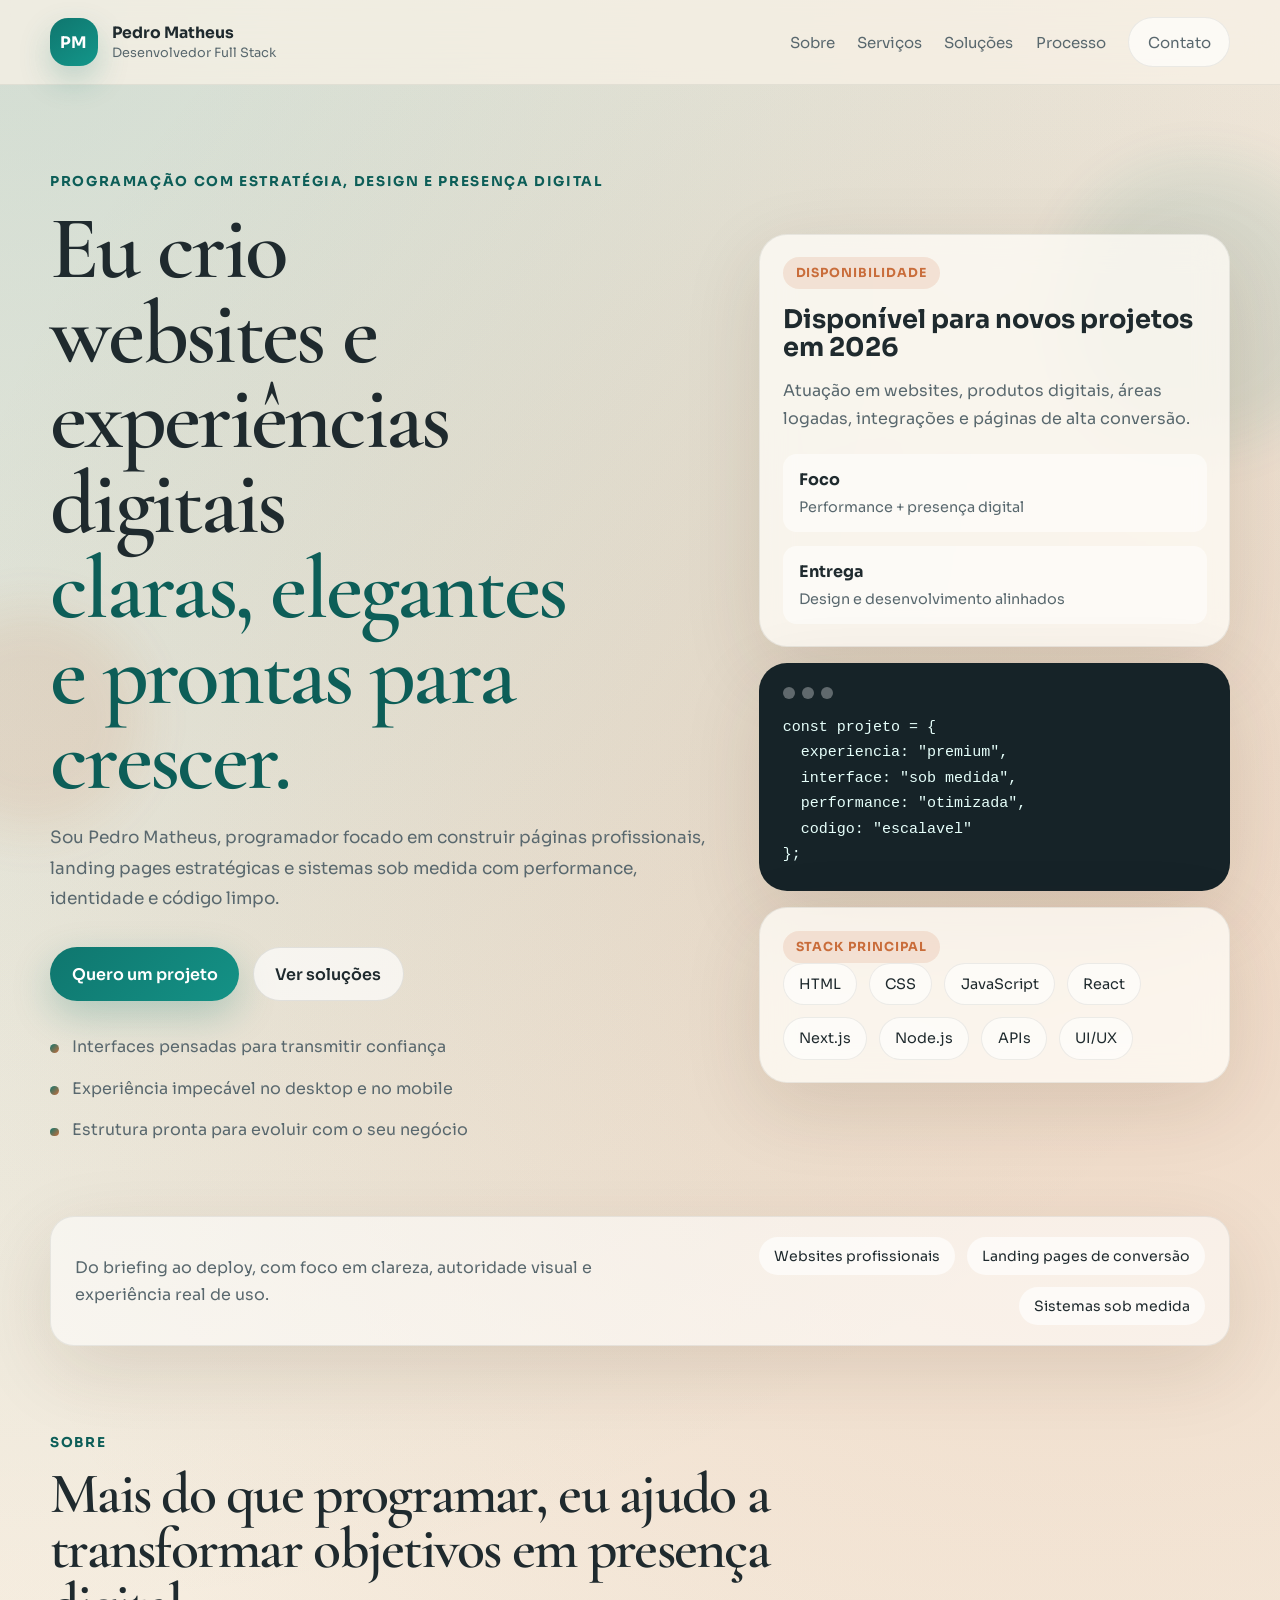
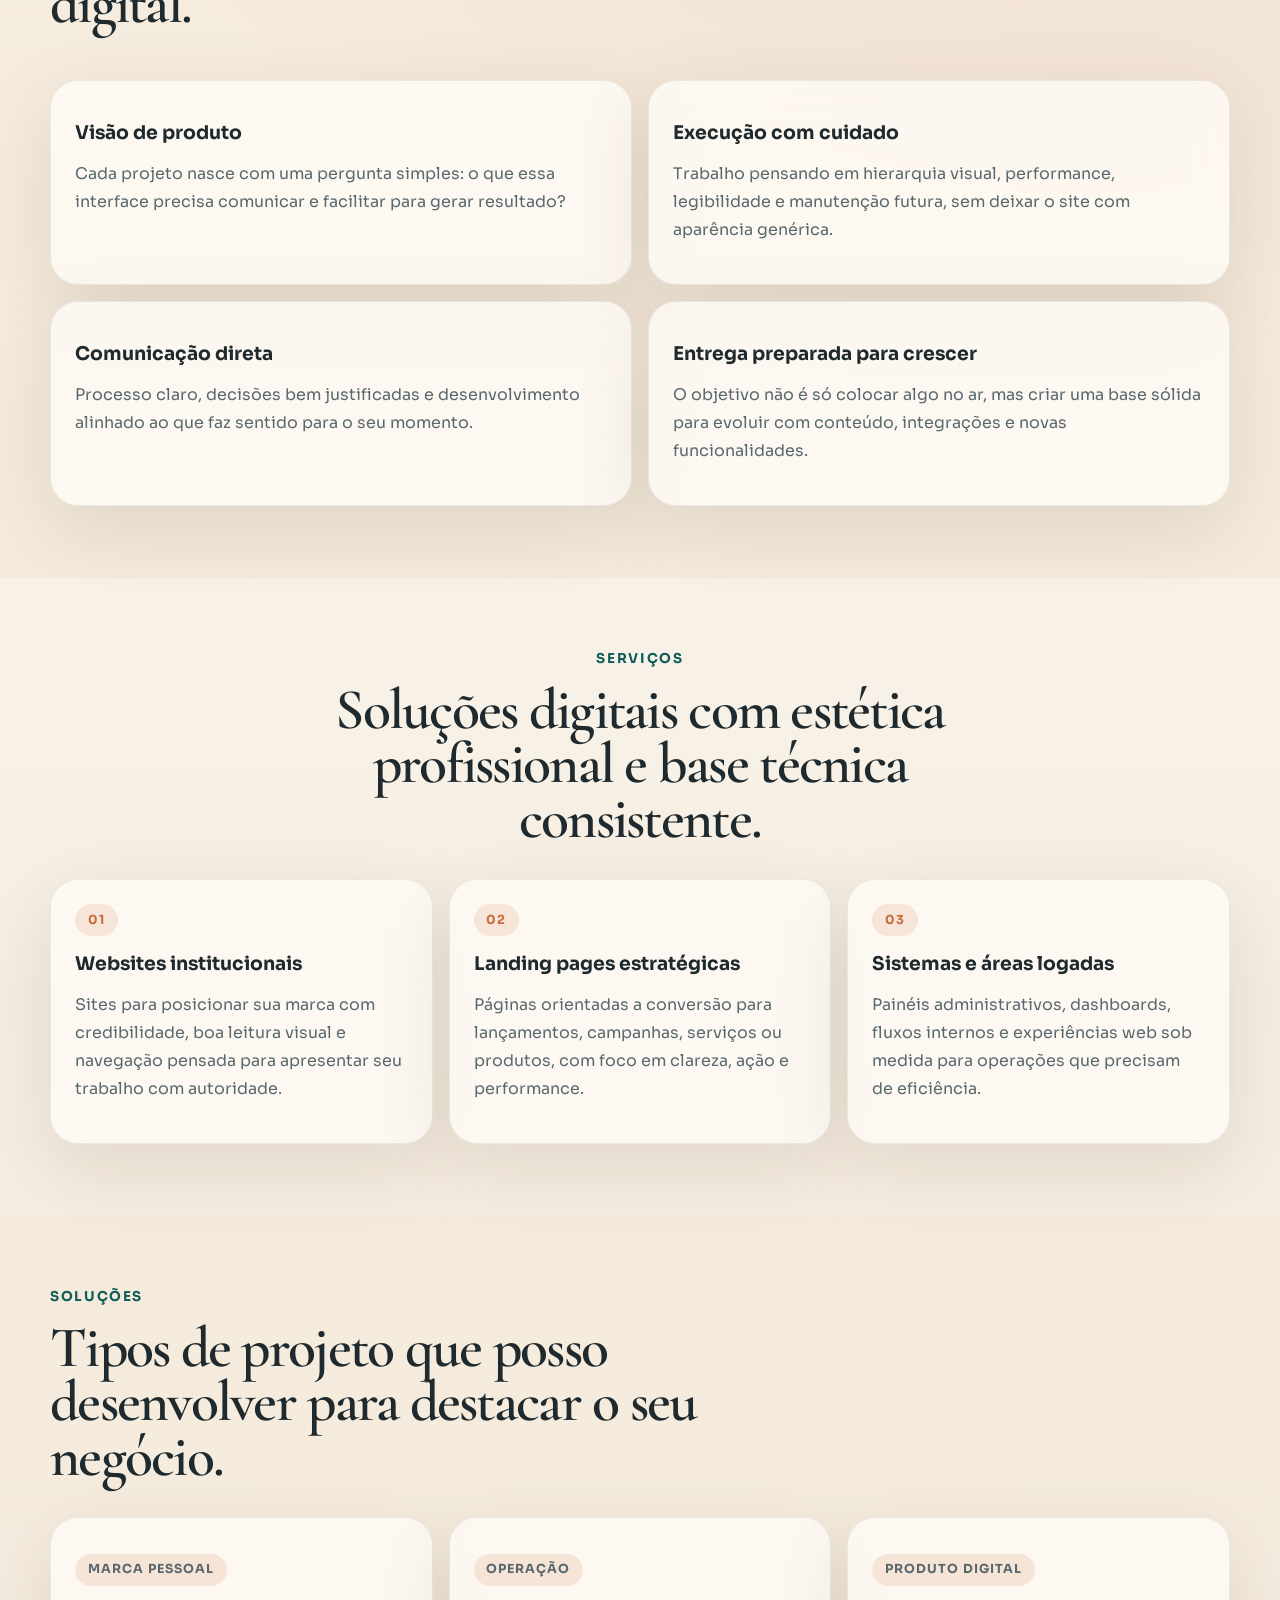
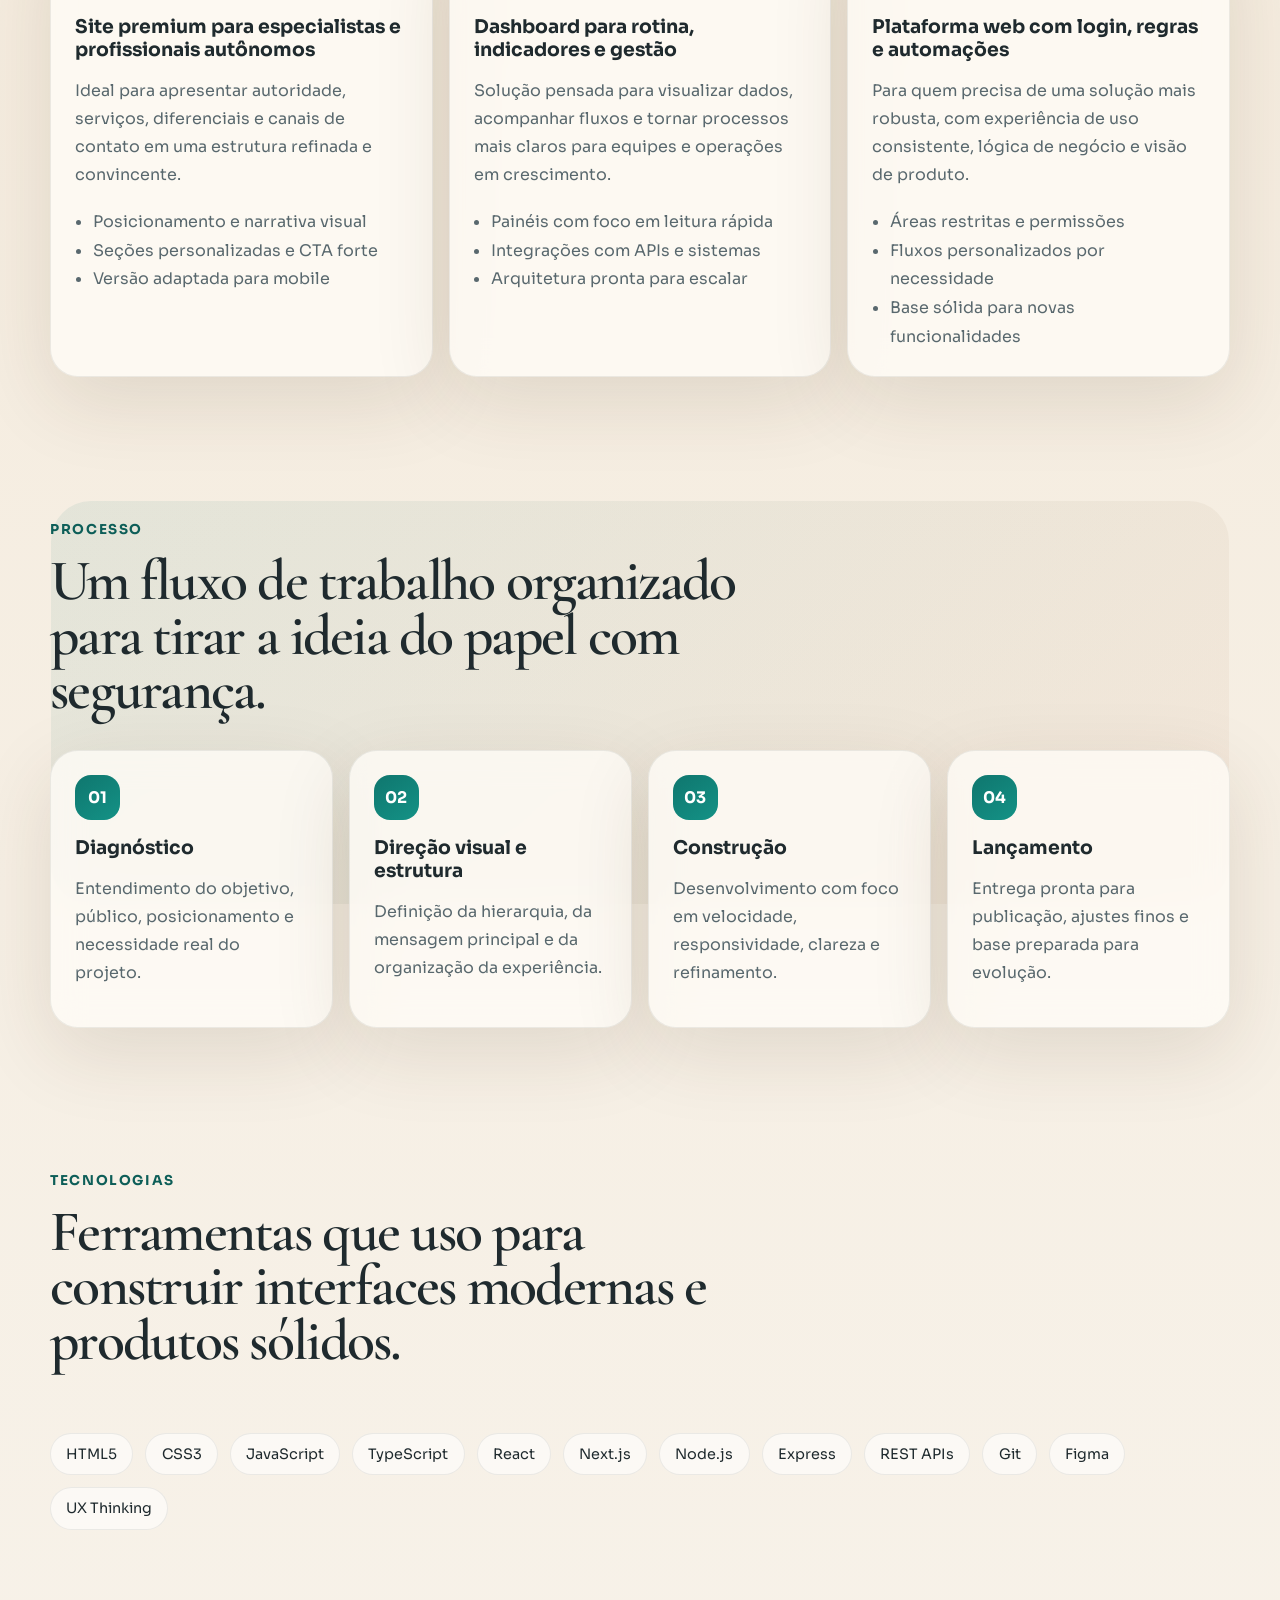
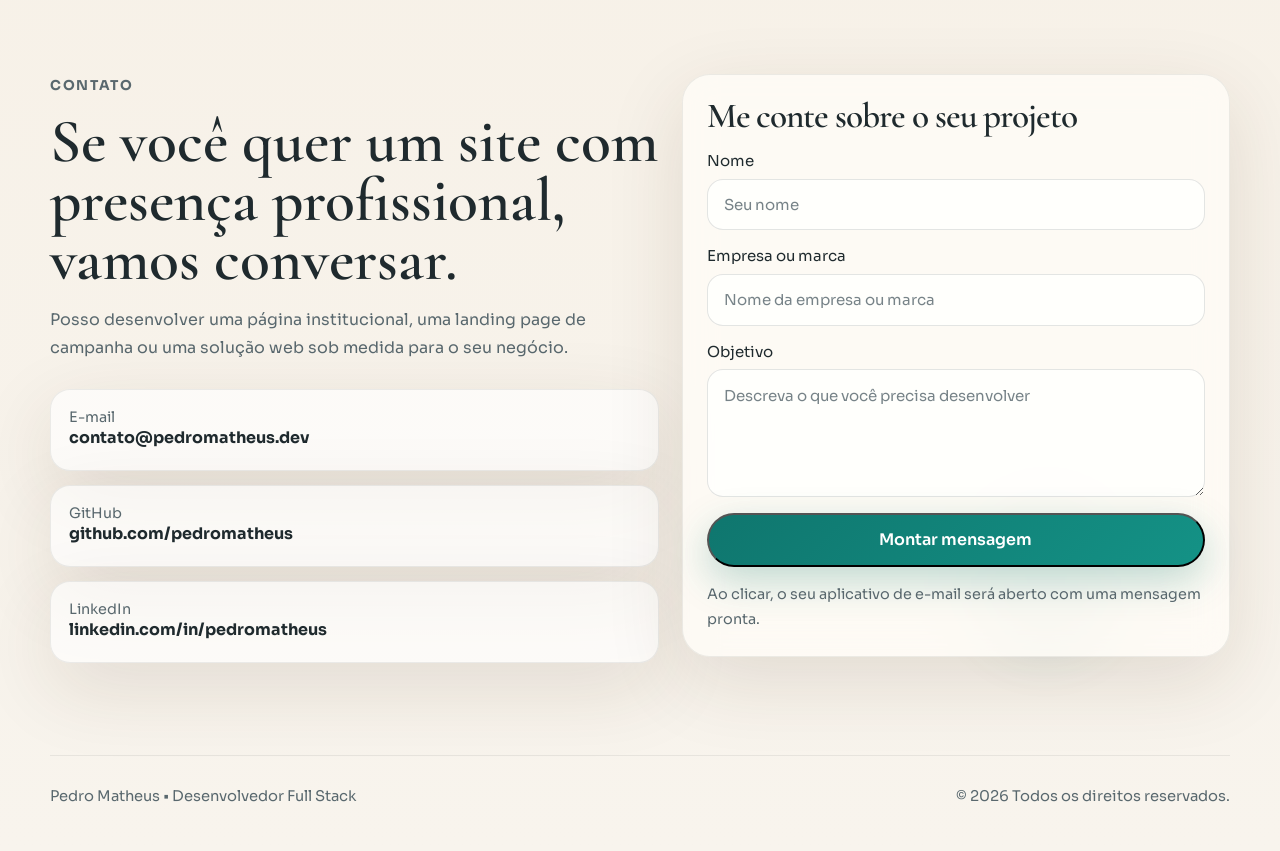
==== index.html @ 2a4892be "Initial portfolio site" ====
<!DOCTYPE html>
<html lang="pt-BR">
  <head>
    <meta charset="UTF-8" />
    <meta name="viewport" content="width=device-width, initial-scale=1.0" />
    <meta
      name="description"
      content="Portfólio profissional de Pedro Matheus, desenvolvedor focado em websites, landing pages e sistemas sob medida."
    />
    <meta name="theme-color" content="#f4eadb" />
    <title>Pedro Matheus | Programador</title>
    <link rel="preconnect" href="https://fonts.googleapis.com" />
    <link rel="preconnect" href="https://fonts.gstatic.com" crossorigin />
    <link
      href="https://fonts.googleapis.com/css2?family=Cormorant+Garamond:wght@500;600;700&family=Sora:wght@400;500;600;700;800&display=swap"
      rel="stylesheet"
    />
    <link rel="icon" type="image/svg+xml" href="favicon.svg" />
    <link rel="stylesheet" href="styles.css" />
  </head>
  <body>
    <div class="page-shell">
      <div class="ambient ambient-one"></div>
      <div class="ambient ambient-two"></div>
      <div class="ambient ambient-three"></div>

      <header class="site-header">
        <div class="container header-row">
          <a class="brand" href="#top" aria-label="Ir para o início">
            <span class="brand-mark">PM</span>
            <span class="brand-copy">
              <strong data-name>Pedro Matheus</strong>
              <small data-role>Desenvolvedor Full Stack</small>
            </span>
          </a>

          <button
            class="menu-toggle"
            type="button"
            aria-controls="site-nav"
            aria-expanded="false"
            aria-label="Abrir menu"
          >
            <span></span>
            <span></span>
          </button>

          <nav class="site-nav" id="site-nav">
            <a href="#sobre">Sobre</a>
            <a href="#servicos">Serviços</a>
            <a href="#solucoes">Soluções</a>
            <a href="#processo">Processo</a>
            <a href="#contato" class="nav-cta">Contato</a>
          </nav>
        </div>
      </header>

      <main id="top">
        <section class="section hero">
          <div class="container hero-grid">
            <div class="hero-copy reveal">
              <p class="eyebrow">Programação com estratégia, design e presença digital</p>
              <h1>
                Eu crio websites e experiências digitais
                <span>claras, elegantes e prontas para crescer.</span>
              </h1>
              <p class="hero-text">
                Sou <span data-name>Pedro Matheus</span>, programador focado em construir páginas
                profissionais, landing pages estratégicas e sistemas sob medida com performance,
                identidade e código limpo.
              </p>

              <div class="hero-actions">
                <a class="button button-primary" href="#contato">Quero um projeto</a>
                <a class="button button-secondary" href="#solucoes">Ver soluções</a>
              </div>

              <ul class="hero-points">
                <li>Interfaces pensadas para transmitir confiança</li>
                <li>Experiência impecável no desktop e no mobile</li>
                <li>Estrutura pronta para evoluir com o seu negócio</li>
              </ul>
            </div>

            <div class="hero-panel reveal">
              <article class="glass-card status-card">
                <div class="card-tag">Disponibilidade</div>
                <h2 data-availability>Disponível para novos projetos</h2>
                <p>
                  Atuação em websites, produtos digitais, áreas logadas, integrações e páginas de
                  alta conversão.
                </p>
                <div class="mini-stats">
                  <div>
                    <strong>Foco</strong>
                    <span>Performance + presença digital</span>
                  </div>
                  <div>
                    <strong>Entrega</strong>
                    <span>Design e desenvolvimento alinhados</span>
                  </div>
                </div>
              </article>

              <article class="glass-card code-card">
                <div class="code-header">
                  <span></span>
                  <span></span>
                  <span></span>
                </div>
                <pre><code>const projeto = {
  experiencia: "premium",
  interface: "sob medida",
  performance: "otimizada",
  codigo: "escalavel"
};</code></pre>
              </article>

              <article class="glass-card stack-card">
                <div class="card-tag">Stack principal</div>
                <div class="chip-grid">
                  <span>HTML</span>
                  <span>CSS</span>
                  <span>JavaScript</span>
                  <span>React</span>
                  <span>Next.js</span>
                  <span>Node.js</span>
                  <span>APIs</span>
                  <span>UI/UX</span>
                </div>
              </article>
            </div>
          </div>
        </section>

        <section class="trust-band">
          <div class="container trust-row reveal">
            <p>
              Do briefing ao deploy, com foco em clareza, autoridade visual e experiência real de
              uso.
            </p>
            <div class="trust-items">
              <span>Websites profissionais</span>
              <span>Landing pages de conversão</span>
              <span>Sistemas sob medida</span>
            </div>
          </div>
        </section>

        <section class="section" id="sobre">
          <div class="container about-layout">
            <div class="section-heading reveal">
              <p class="eyebrow">Sobre</p>
              <h2>Mais do que programar, eu ajudo a transformar objetivos em presença digital.</h2>
            </div>

            <div class="about-grid">
              <article class="info-card reveal">
                <h3>Visão de produto</h3>
                <p>
                  Cada projeto nasce com uma pergunta simples: o que essa interface precisa
                  comunicar e facilitar para gerar resultado?
                </p>
              </article>

              <article class="info-card reveal">
                <h3>Execução com cuidado</h3>
                <p>
                  Trabalho pensando em hierarquia visual, performance, legibilidade e manutenção
                  futura, sem deixar o site com aparência genérica.
                </p>
              </article>

              <article class="info-card reveal">
                <h3>Comunicação direta</h3>
                <p>
                  Processo claro, decisões bem justificadas e desenvolvimento alinhado ao que faz
                  sentido para o seu momento.
                </p>
              </article>

              <article class="info-card reveal">
                <h3>Entrega preparada para crescer</h3>
                <p>
                  O objetivo não é só colocar algo no ar, mas criar uma base sólida para evoluir
                  com conteúdo, integrações e novas funcionalidades.
                </p>
              </article>
            </div>
          </div>
        </section>

        <section class="section section-soft" id="servicos">
          <div class="container">
            <div class="section-heading centered reveal">
              <p class="eyebrow">Serviços</p>
              <h2>Soluções digitais com estética profissional e base técnica consistente.</h2>
            </div>

            <div class="service-grid">
              <article class="service-card reveal">
                <div class="card-tag">01</div>
                <h3>Websites institucionais</h3>
                <p>
                  Sites para posicionar sua marca com credibilidade, boa leitura visual e navegação
                  pensada para apresentar seu trabalho com autoridade.
                </p>
              </article>

              <article class="service-card reveal">
                <div class="card-tag">02</div>
                <h3>Landing pages estratégicas</h3>
                <p>
                  Páginas orientadas a conversão para lançamentos, campanhas, serviços ou produtos,
                  com foco em clareza, ação e performance.
                </p>
              </article>

              <article class="service-card reveal">
                <div class="card-tag">03</div>
                <h3>Sistemas e áreas logadas</h3>
                <p>
                  Painéis administrativos, dashboards, fluxos internos e experiências web sob
                  medida para operações que precisam de eficiência.
                </p>
              </article>
            </div>
          </div>
        </section>

        <section class="section" id="solucoes">
          <div class="container">
            <div class="section-heading reveal">
              <p class="eyebrow">Soluções</p>
              <h2>Tipos de projeto que posso desenvolver para destacar o seu negócio.</h2>
            </div>

            <div class="project-grid">
              <article class="project-card reveal">
                <p class="project-type">Marca pessoal</p>
                <h3>Site premium para especialistas e profissionais autônomos</h3>
                <p>
                  Ideal para apresentar autoridade, serviços, diferenciais e canais de contato em
                  uma estrutura refinada e convincente.
                </p>
                <ul>
                  <li>Posicionamento e narrativa visual</li>
                  <li>Seções personalizadas e CTA forte</li>
                  <li>Versão adaptada para mobile</li>
                </ul>
              </article>

              <article class="project-card reveal">
                <p class="project-type">Operação</p>
                <h3>Dashboard para rotina, indicadores e gestão</h3>
                <p>
                  Solução pensada para visualizar dados, acompanhar fluxos e tornar processos mais
                  claros para equipes e operações em crescimento.
                </p>
                <ul>
                  <li>Painéis com foco em leitura rápida</li>
                  <li>Integrações com APIs e sistemas</li>
                  <li>Arquitetura pronta para escalar</li>
                </ul>
              </article>

              <article class="project-card reveal">
                <p class="project-type">Produto digital</p>
                <h3>Plataforma web com login, regras e automações</h3>
                <p>
                  Para quem precisa de uma solução mais robusta, com experiência de uso consistente,
                  lógica de negócio e visão de produto.
                </p>
                <ul>
                  <li>Áreas restritas e permissões</li>
                  <li>Fluxos personalizados por necessidade</li>
                  <li>Base sólida para novas funcionalidades</li>
                </ul>
              </article>
            </div>
          </div>
        </section>

        <section class="section section-accent" id="processo">
          <div class="container">
            <div class="section-heading reveal">
              <p class="eyebrow">Processo</p>
              <h2>Um fluxo de trabalho organizado para tirar a ideia do papel com segurança.</h2>
            </div>

            <div class="timeline">
              <article class="timeline-step reveal">
                <span>01</span>
                <h3>Diagnóstico</h3>
                <p>Entendimento do objetivo, público, posicionamento e necessidade real do projeto.</p>
              </article>

              <article class="timeline-step reveal">
                <span>02</span>
                <h3>Direção visual e estrutura</h3>
                <p>Definição da hierarquia, da mensagem principal e da organização da experiência.</p>
              </article>

              <article class="timeline-step reveal">
                <span>03</span>
                <h3>Construção</h3>
                <p>Desenvolvimento com foco em velocidade, responsividade, clareza e refinamento.</p>
              </article>

              <article class="timeline-step reveal">
                <span>04</span>
                <h3>Lançamento</h3>
                <p>Entrega pronta para publicação, ajustes finos e base preparada para evolução.</p>
              </article>
            </div>
          </div>
        </section>

        <section class="section" id="stack">
          <div class="container stack-layout">
            <div class="section-heading reveal">
              <p class="eyebrow">Tecnologias</p>
              <h2>Ferramentas que uso para construir interfaces modernas e produtos sólidos.</h2>
            </div>

            <div class="tech-cloud reveal">
              <span>HTML5</span>
              <span>CSS3</span>
              <span>JavaScript</span>
              <span>TypeScript</span>
              <span>React</span>
              <span>Next.js</span>
              <span>Node.js</span>
              <span>Express</span>
              <span>REST APIs</span>
              <span>Git</span>
              <span>Figma</span>
              <span>UX Thinking</span>
            </div>
          </div>
        </section>

        <section class="section contact-section" id="contato">
          <div class="container contact-layout">
            <div class="contact-copy reveal">
              <p class="eyebrow">Contato</p>
              <h2>Se você quer um site com presença profissional, vamos conversar.</h2>
              <p>
                Posso desenvolver uma página institucional, uma landing page de campanha ou uma
                solução web sob medida para o seu negócio.
              </p>

              <div class="contact-links">
                <a class="contact-link" data-email-link href="mailto:contato@pedromatheus.dev">
                  <span>E-mail</span>
                  <strong data-email>contato@pedromatheus.dev</strong>
                </a>

                <a
                  class="contact-link"
                  data-github-link
                  href="https://github.com/pedromatheus"
                  target="_blank"
                  rel="noreferrer"
                >
                  <span>GitHub</span>
                  <strong data-github-label>github.com/pedromatheus</strong>
                </a>

                <a
                  class="contact-link"
                  data-linkedin-link
                  href="https://linkedin.com/in/pedromatheus"
                  target="_blank"
                  rel="noreferrer"
                >
                  <span>LinkedIn</span>
                  <strong data-linkedin-label>linkedin.com/in/pedromatheus</strong>
                </a>
              </div>
            </div>

            <form class="contact-card reveal" id="contact-form">
              <h3>Me conte sobre o seu projeto</h3>
              <label>
                Nome
                <input type="text" name="name" placeholder="Seu nome" required />
              </label>
              <label>
                Empresa ou marca
                <input type="text" name="company" placeholder="Nome da empresa ou marca" />
              </label>
              <label>
                Objetivo
                <textarea
                  name="message"
                  rows="5"
                  placeholder="Descreva o que você precisa desenvolver"
                  required
                ></textarea>
              </label>
              <button class="button button-primary button-full" type="submit">
                Montar mensagem
              </button>
              <p class="form-hint" id="form-feedback">
                Ao clicar, o seu aplicativo de e-mail será aberto com uma mensagem pronta.
              </p>
            </form>
          </div>
        </section>
      </main>

      <footer class="site-footer">
        <div class="container footer-row">
          <p>
            <span data-name>Pedro Matheus</span> • <span data-role>Desenvolvedor Full Stack</span>
          </p>
          <p>&copy; <span id="current-year"></span> Todos os direitos reservados.</p>
        </div>
      </footer>
    </div>

    <script src="script.js"></script>
  </body>
</html>
---- styles.css ----
*,
*::before,
*::after {
  box-sizing: border-box;
}

:root {
  --bg: #f4eadb;
  --bg-soft: rgba(255, 248, 239, 0.7);
  --surface: rgba(255, 253, 248, 0.76);
  --surface-strong: rgba(255, 252, 247, 0.9);
  --line: rgba(31, 42, 46, 0.1);
  --text: #1f2a2e;
  --muted: #59686e;
  --primary: #0f766e;
  --primary-deep: #0d5e58;
  --accent: #c96d3b;
  --accent-soft: rgba(201, 109, 59, 0.14);
  --shadow: 0 24px 80px rgba(63, 44, 20, 0.12);
  --radius-lg: 28px;
  --radius-md: 20px;
  --radius-sm: 14px;
  --container: 1180px;
}

html {
  scroll-behavior: smooth;
}

body {
  margin: 0;
  min-height: 100vh;
  font-family: "Sora", sans-serif;
  background:
    radial-gradient(circle at top left, rgba(15, 118, 110, 0.16), transparent 28%),
    radial-gradient(circle at 85% 15%, rgba(201, 109, 59, 0.18), transparent 24%),
    linear-gradient(180deg, #f8f1e6 0%, var(--bg) 45%, #f8f4ed 100%);
  color: var(--text);
}

img {
  max-width: 100%;
  display: block;
}

a {
  color: inherit;
  text-decoration: none;
}

button,
input,
textarea {
  font: inherit;
}

.page-shell {
  position: relative;
  overflow: clip;
}

.ambient {
  position: absolute;
  inset: auto;
  border-radius: 999px;
  filter: blur(26px);
  opacity: 0.72;
  pointer-events: none;
}

.ambient-one {
  top: 10rem;
  right: -4rem;
  width: 18rem;
  height: 18rem;
  background: rgba(15, 118, 110, 0.12);
}

.ambient-two {
  top: 38rem;
  left: -5rem;
  width: 14rem;
  height: 14rem;
  background: rgba(201, 109, 59, 0.16);
}

.ambient-three {
  bottom: 12rem;
  right: 12%;
  width: 10rem;
  height: 10rem;
  background: rgba(15, 118, 110, 0.12);
}

.container {
  width: min(calc(100% - 2rem), var(--container));
  margin: 0 auto;
}

.section {
  padding: 4.5rem 0;
}

.section-soft {
  background: linear-gradient(180deg, rgba(255, 255, 255, 0.34), rgba(255, 255, 255, 0.14));
}

.section-accent {
  position: relative;
}

.section-accent::before {
  content: "";
  position: absolute;
  inset: 8% 4% auto;
  height: 62%;
  background: linear-gradient(135deg, rgba(15, 118, 110, 0.08), rgba(201, 109, 59, 0.06));
  border-radius: 40px;
  z-index: -1;
}

.site-header {
  position: sticky;
  top: 0;
  z-index: 20;
  backdrop-filter: blur(18px);
  background: rgba(248, 241, 230, 0.72);
  border-bottom: 1px solid rgba(31, 42, 46, 0.07);
}

.header-row {
  display: flex;
  align-items: center;
  justify-content: space-between;
  gap: 1rem;
  min-height: 84px;
}

.brand {
  display: inline-flex;
  align-items: center;
  gap: 0.9rem;
}

.brand-mark {
  display: grid;
  place-items: center;
  width: 3rem;
  height: 3rem;
  border-radius: 18px;
  background: linear-gradient(145deg, var(--primary), #13968a);
  color: #fff;
  font-weight: 700;
  letter-spacing: 0.06em;
  box-shadow: 0 14px 32px rgba(15, 118, 110, 0.24);
}

.brand-copy {
  display: flex;
  flex-direction: column;
  gap: 0.12rem;
}

.brand-copy strong {
  font-size: 0.98rem;
}

.brand-copy small {
  color: var(--muted);
  font-size: 0.8rem;
}

.site-nav {
  display: flex;
  align-items: center;
  gap: 1.4rem;
  font-size: 0.94rem;
}

.site-nav a {
  position: relative;
  color: var(--muted);
  transition: color 180ms ease;
}

.site-nav a::after {
  content: "";
  position: absolute;
  left: 0;
  bottom: -0.35rem;
  width: 100%;
  height: 2px;
  border-radius: 999px;
  background: linear-gradient(90deg, var(--primary), var(--accent));
  transform: scaleX(0);
  transform-origin: left;
  transition: transform 180ms ease;
}

.site-nav a:hover,
.site-nav a:focus-visible {
  color: var(--text);
}

.site-nav a:hover::after,
.site-nav a:focus-visible::after {
  transform: scaleX(1);
}

.nav-cta {
  padding: 0.9rem 1.15rem;
  border-radius: 999px;
  background: rgba(255, 255, 255, 0.64);
  border: 1px solid rgba(31, 42, 46, 0.08);
  color: var(--text);
}

.nav-cta::after {
  display: none;
}

.menu-toggle {
  display: none;
  flex-direction: column;
  justify-content: center;
  gap: 0.35rem;
  width: 3rem;
  height: 3rem;
  border: 0;
  border-radius: 16px;
  background: rgba(255, 255, 255, 0.64);
  cursor: pointer;
}

.menu-toggle span {
  width: 1.2rem;
  height: 2px;
  margin-inline: auto;
  background: var(--text);
  border-radius: 999px;
  transition: transform 180ms ease, opacity 180ms ease;
}

.hero {
  padding-top: 5.5rem;
}

.hero-grid {
  display: grid;
  grid-template-columns: minmax(0, 1.18fr) minmax(320px, 0.82fr);
  gap: 2rem;
  align-items: center;
}

.eyebrow {
  margin: 0 0 1rem;
  color: var(--primary-deep);
  font-size: 0.85rem;
  font-weight: 700;
  letter-spacing: 0.12em;
  text-transform: uppercase;
}

.hero h1,
.section-heading h2,
.contact-card h3 {
  margin: 0;
  font-family: "Cormorant Garamond", serif;
  font-weight: 600;
  line-height: 0.95;
  letter-spacing: -0.03em;
}

.hero h1 {
  font-size: clamp(3.4rem, 7vw, 6.3rem);
  max-width: 12ch;
}

.hero h1 span {
  display: block;
  color: var(--primary-deep);
}

.hero-text {
  max-width: 58ch;
  margin: 1.35rem 0 0;
  font-size: 1.06rem;
  line-height: 1.8;
  color: var(--muted);
}

.hero-actions {
  display: flex;
  flex-wrap: wrap;
  gap: 0.85rem;
  margin-top: 2rem;
}

.button {
  display: inline-flex;
  align-items: center;
  justify-content: center;
  min-height: 3.4rem;
  padding: 0 1.35rem;
  border-radius: 999px;
  font-weight: 600;
  transition:
    transform 180ms ease,
    box-shadow 180ms ease,
    background 180ms ease;
}

.button:hover,
.button:focus-visible {
  transform: translateY(-2px);
}

.button-primary {
  background: linear-gradient(135deg, var(--primary), #149286);
  color: #fff;
  box-shadow: 0 14px 38px rgba(15, 118, 110, 0.26);
}

.button-secondary {
  background: rgba(255, 255, 255, 0.66);
  border: 1px solid rgba(31, 42, 46, 0.1);
}

.button-full {
  width: 100%;
}

.hero-points {
  display: grid;
  gap: 0.9rem;
  margin: 2rem 0 0;
  padding: 0;
  list-style: none;
}

.hero-points li {
  position: relative;
  padding-left: 1.4rem;
  color: var(--muted);
  line-height: 1.7;
}

.hero-points li::before {
  content: "";
  position: absolute;
  top: 0.7rem;
  left: 0;
  width: 0.55rem;
  height: 0.55rem;
  border-radius: 999px;
  background: linear-gradient(135deg, var(--primary), var(--accent));
}

.hero-panel {
  display: grid;
  gap: 1rem;
}

.glass-card,
.service-card,
.project-card,
.timeline-step,
.contact-card,
.info-card {
  position: relative;
  background: var(--surface);
  border: 1px solid rgba(31, 42, 46, 0.08);
  border-radius: var(--radius-lg);
  box-shadow: var(--shadow);
  backdrop-filter: blur(16px);
  transition:
    transform 220ms ease,
    border-color 220ms ease,
    box-shadow 220ms ease;
}

.glass-card:hover,
.service-card:hover,
.project-card:hover,
.timeline-step:hover,
.info-card:hover {
  transform: translateY(-4px);
  border-color: rgba(15, 118, 110, 0.16);
  box-shadow: 0 28px 90px rgba(63, 44, 20, 0.14);
}

.glass-card {
  padding: 1.4rem;
}

.card-tag,
.project-type {
  display: inline-flex;
  align-items: center;
  gap: 0.45rem;
  min-height: 2rem;
  padding: 0.25rem 0.8rem;
  border-radius: 999px;
  background: var(--accent-soft);
  color: var(--accent);
  font-size: 0.78rem;
  font-weight: 700;
  letter-spacing: 0.08em;
  text-transform: uppercase;
}

.status-card h2 {
  margin: 1rem 0 0.6rem;
  font-size: 1.6rem;
  line-height: 1.1;
}

.status-card p,
.service-card p,
.project-card p,
.timeline-step p,
.info-card p,
.contact-copy p,
.form-hint {
  color: var(--muted);
  line-height: 1.75;
}

.mini-stats {
  display: grid;
  gap: 0.85rem;
  margin-top: 1.3rem;
}

.mini-stats div {
  padding: 0.95rem 1rem;
  border-radius: var(--radius-sm);
  background: rgba(255, 255, 255, 0.54);
}

.mini-stats strong,
.contact-link strong {
  display: block;
  margin-bottom: 0.35rem;
}

.mini-stats span,
.contact-link span {
  color: var(--muted);
  font-size: 0.9rem;
}

.code-card {
  background: #162328;
  color: #e6fffb;
}

.code-header {
  display: flex;
  gap: 0.45rem;
}

.code-header span {
  width: 0.75rem;
  height: 0.75rem;
  border-radius: 999px;
  background: rgba(255, 255, 255, 0.32);
}

.code-card pre {
  margin: 1rem 0 0;
  overflow-x: auto;
  font-size: 0.94rem;
  line-height: 1.7;
}

.stack-card .chip-grid,
.tech-cloud {
  display: flex;
  flex-wrap: wrap;
  gap: 0.75rem;
}

.chip-grid span,
.tech-cloud span {
  padding: 0.7rem 0.95rem;
  border-radius: 999px;
  background: rgba(255, 255, 255, 0.58);
  border: 1px solid rgba(31, 42, 46, 0.08);
  font-size: 0.9rem;
}

.trust-band {
  padding: 0 0 1rem;
}

.trust-row {
  display: flex;
  align-items: center;
  justify-content: space-between;
  gap: 1.5rem;
  padding: 1.25rem 1.5rem;
  border-radius: 24px;
  background: rgba(255, 255, 255, 0.54);
  border: 1px solid rgba(31, 42, 46, 0.08);
  box-shadow: var(--shadow);
}

.trust-row p {
  margin: 0;
  max-width: 42rem;
  color: var(--muted);
  line-height: 1.7;
}

.trust-items {
  display: flex;
  flex-wrap: wrap;
  justify-content: flex-end;
  gap: 0.7rem;
}

.trust-items span {
  padding: 0.65rem 0.95rem;
  border-radius: 999px;
  background: rgba(255, 255, 255, 0.64);
  font-size: 0.88rem;
}

.section-heading {
  max-width: 46rem;
  margin-bottom: 2rem;
}

.section-heading.centered {
  margin-inline: auto;
  text-align: center;
}

.section-heading h2 {
  font-size: clamp(2.4rem, 4.5vw, 4rem);
}

.about-layout {
  display: grid;
  gap: 1rem;
}

.about-grid,
.service-grid,
.project-grid,
.timeline {
  display: grid;
  gap: 1rem;
}

.about-grid {
  grid-template-columns: repeat(2, minmax(0, 1fr));
}

.info-card,
.service-card,
.project-card,
.timeline-step {
  padding: 1.5rem;
}

.info-card h3,
.service-card h3,
.project-card h3,
.timeline-step h3 {
  margin: 1rem 0 0.5rem;
  font-size: 1.18rem;
}

.service-grid {
  grid-template-columns: repeat(3, minmax(0, 1fr));
}

.project-grid {
  grid-template-columns: repeat(3, minmax(0, 1fr));
}

.project-card ul {
  margin: 1.2rem 0 0;
  padding-left: 1.1rem;
  color: var(--muted);
  line-height: 1.8;
}

.timeline {
  grid-template-columns: repeat(4, minmax(0, 1fr));
}

.timeline-step span {
  display: inline-grid;
  place-items: center;
  width: 2.8rem;
  height: 2.8rem;
  border-radius: 16px;
  background: linear-gradient(145deg, var(--primary), #149286);
  color: #fff;
  font-weight: 700;
}

.stack-layout {
  display: grid;
  gap: 1rem;
}

.tech-cloud {
  padding: 1rem 0 0;
}

.contact-layout {
  display: grid;
  grid-template-columns: minmax(0, 1fr) minmax(320px, 0.9fr);
  gap: 1.4rem;
  align-items: start;
}

.contact-copy h2 {
  margin: 0;
  font-family: "Cormorant Garamond", serif;
  font-weight: 600;
  font-size: clamp(2.5rem, 4.8vw, 4.2rem);
  line-height: 0.96;
}

.contact-links {
  display: grid;
  gap: 0.9rem;
  margin-top: 1.7rem;
}

.contact-link {
  display: block;
  padding: 1rem 1.1rem;
  border-radius: var(--radius-md);
  background: rgba(255, 255, 255, 0.64);
  border: 1px solid rgba(31, 42, 46, 0.08);
  box-shadow: var(--shadow);
  transition: transform 180ms ease, border-color 180ms ease;
}

.contact-link:hover,
.contact-link:focus-visible {
  transform: translateY(-2px);
  border-color: rgba(15, 118, 110, 0.3);
}

.contact-card {
  padding: 1.5rem;
}

.contact-card h3 {
  font-size: 2.2rem;
  margin-bottom: 1.2rem;
}

.contact-card label {
  display: grid;
  gap: 0.55rem;
  margin-bottom: 1rem;
  font-size: 0.94rem;
}

.contact-card input,
.contact-card textarea {
  width: 100%;
  padding: 0.95rem 1rem;
  border-radius: 16px;
  border: 1px solid rgba(31, 42, 46, 0.12);
  background: rgba(255, 255, 255, 0.72);
  color: var(--text);
  transition: border-color 180ms ease, box-shadow 180ms ease;
}

.contact-card input:focus,
.contact-card textarea:focus {
  outline: none;
  border-color: rgba(15, 118, 110, 0.5);
  box-shadow: 0 0 0 4px rgba(15, 118, 110, 0.12);
}

.contact-card input::placeholder,
.contact-card textarea::placeholder {
  color: rgba(89, 104, 110, 0.82);
}

.form-hint {
  margin-bottom: 0;
  font-size: 0.9rem;
}

.site-footer {
  padding: 1.25rem 0 2rem;
}

.footer-row {
  display: flex;
  justify-content: space-between;
  gap: 1rem;
  padding-top: 1rem;
  border-top: 1px solid rgba(31, 42, 46, 0.08);
  color: var(--muted);
  font-size: 0.92rem;
}

.reveal {
  opacity: 0;
  transform: translateY(26px);
  transition:
    opacity 700ms ease,
    transform 700ms ease;
}

.reveal.is-visible {
  opacity: 1;
  transform: translateY(0);
}

@media (max-width: 1024px) {
  .hero-grid,
  .contact-layout {
    grid-template-columns: 1fr;
  }

  .service-grid,
  .project-grid {
    grid-template-columns: 1fr;
  }

  .timeline {
    grid-template-columns: repeat(2, minmax(0, 1fr));
  }

  .trust-row {
    flex-direction: column;
    align-items: flex-start;
  }

  .trust-items {
    justify-content: flex-start;
  }
}

@media (max-width: 760px) {
  .section {
    padding: 3.7rem 0;
  }

  .hero {
    padding-top: 4.3rem;
  }

  .menu-toggle {
    display: inline-flex;
  }

  .site-nav {
    position: absolute;
    top: calc(100% + 0.7rem);
    right: 1rem;
    left: 1rem;
    display: grid;
    gap: 0.35rem;
    padding: 0.7rem;
    border-radius: 24px;
    background: rgba(255, 252, 246, 0.96);
    border: 1px solid rgba(31, 42, 46, 0.08);
    box-shadow: var(--shadow);
    transform: translateY(-10px);
    opacity: 0;
    pointer-events: none;
    transition:
      opacity 180ms ease,
      transform 180ms ease;
  }

  .site-nav.is-open {
    transform: translateY(0);
    opacity: 1;
    pointer-events: auto;
  }

  .site-nav a {
    padding: 0.9rem 1rem;
    border-radius: 16px;
  }

  .site-nav a::after {
    display: none;
  }

  .site-nav a:hover,
  .site-nav a:focus-visible {
    background: rgba(15, 118, 110, 0.08);
  }

  .about-grid,
  .timeline {
    grid-template-columns: 1fr;
  }

  .hero h1 {
    max-width: 100%;
  }

  .footer-row {
    flex-direction: column;
  }
}

@media (prefers-reduced-motion: reduce) {
  html {
    scroll-behavior: auto;
  }

  *,
  *::before,
  *::after {
    animation: none !important;
    transition: none !important;
  }

  .reveal {
    opacity: 1;
    transform: none;
  }
}
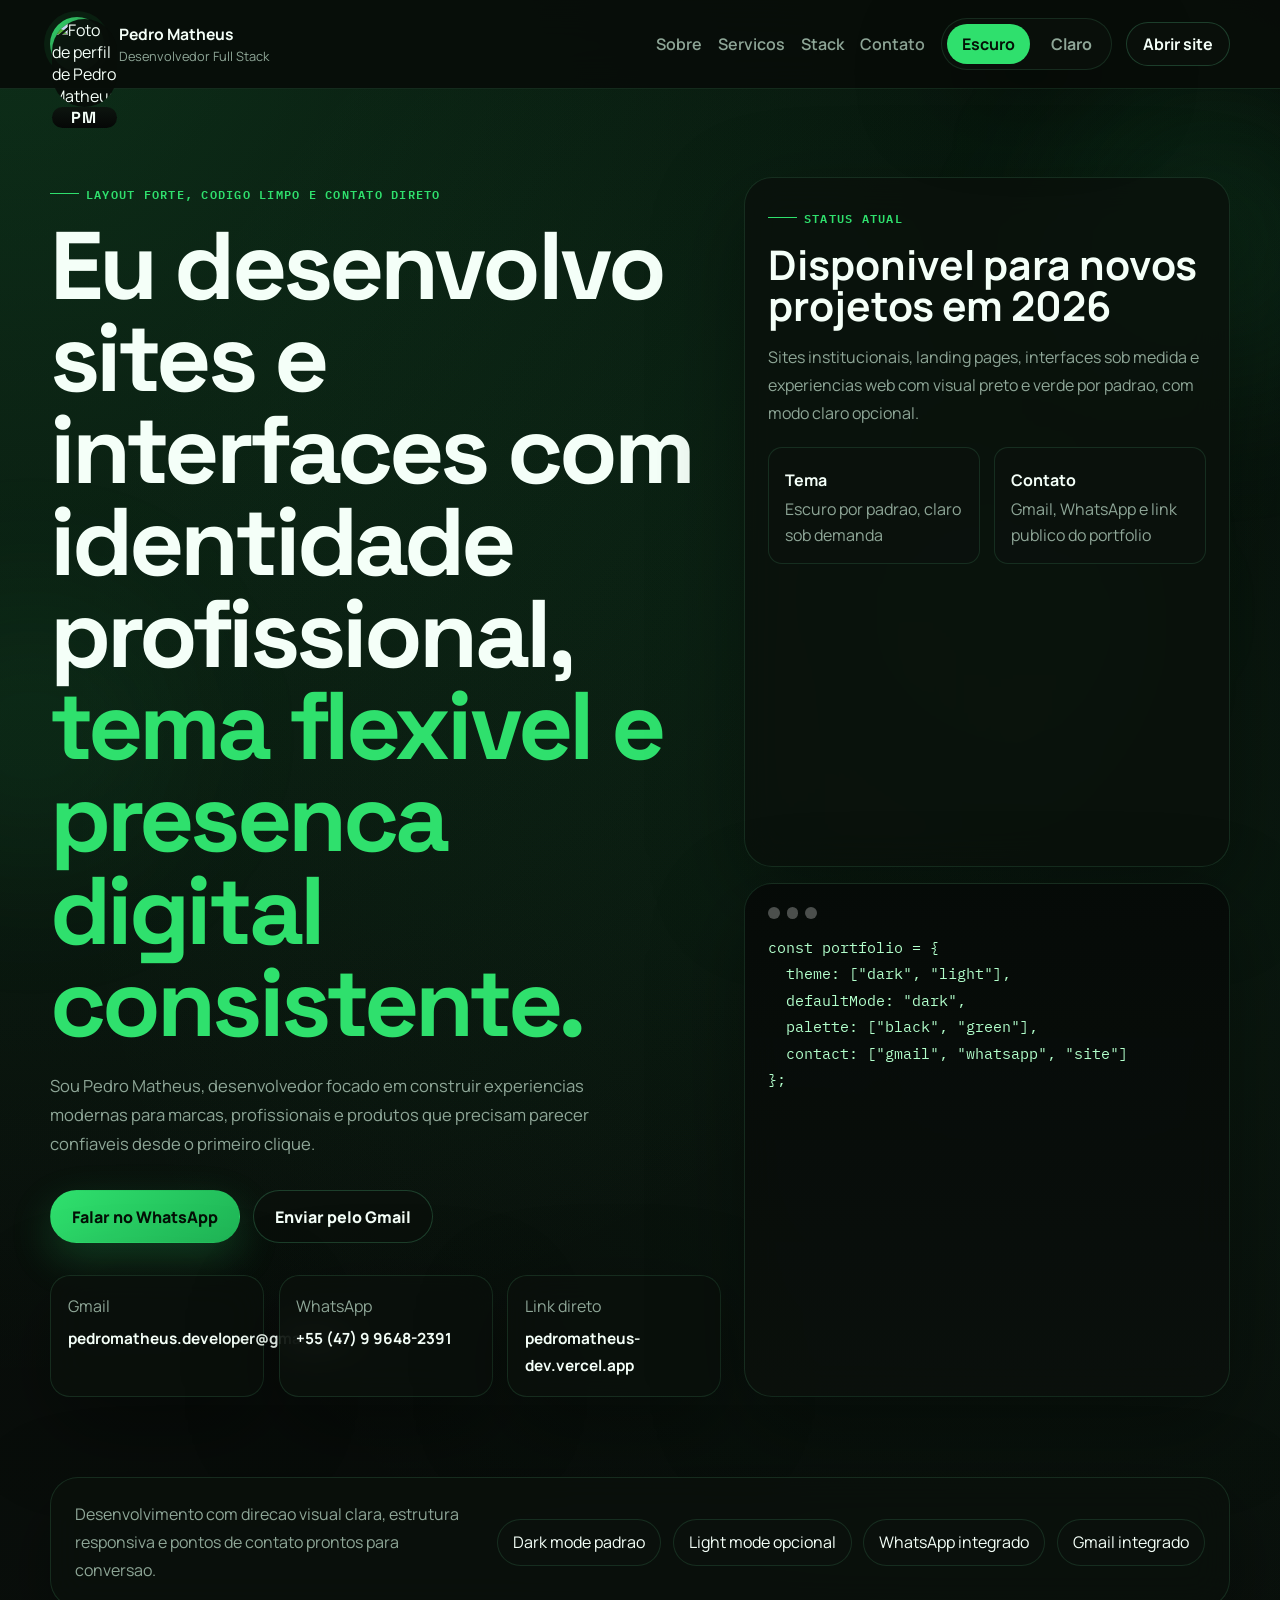
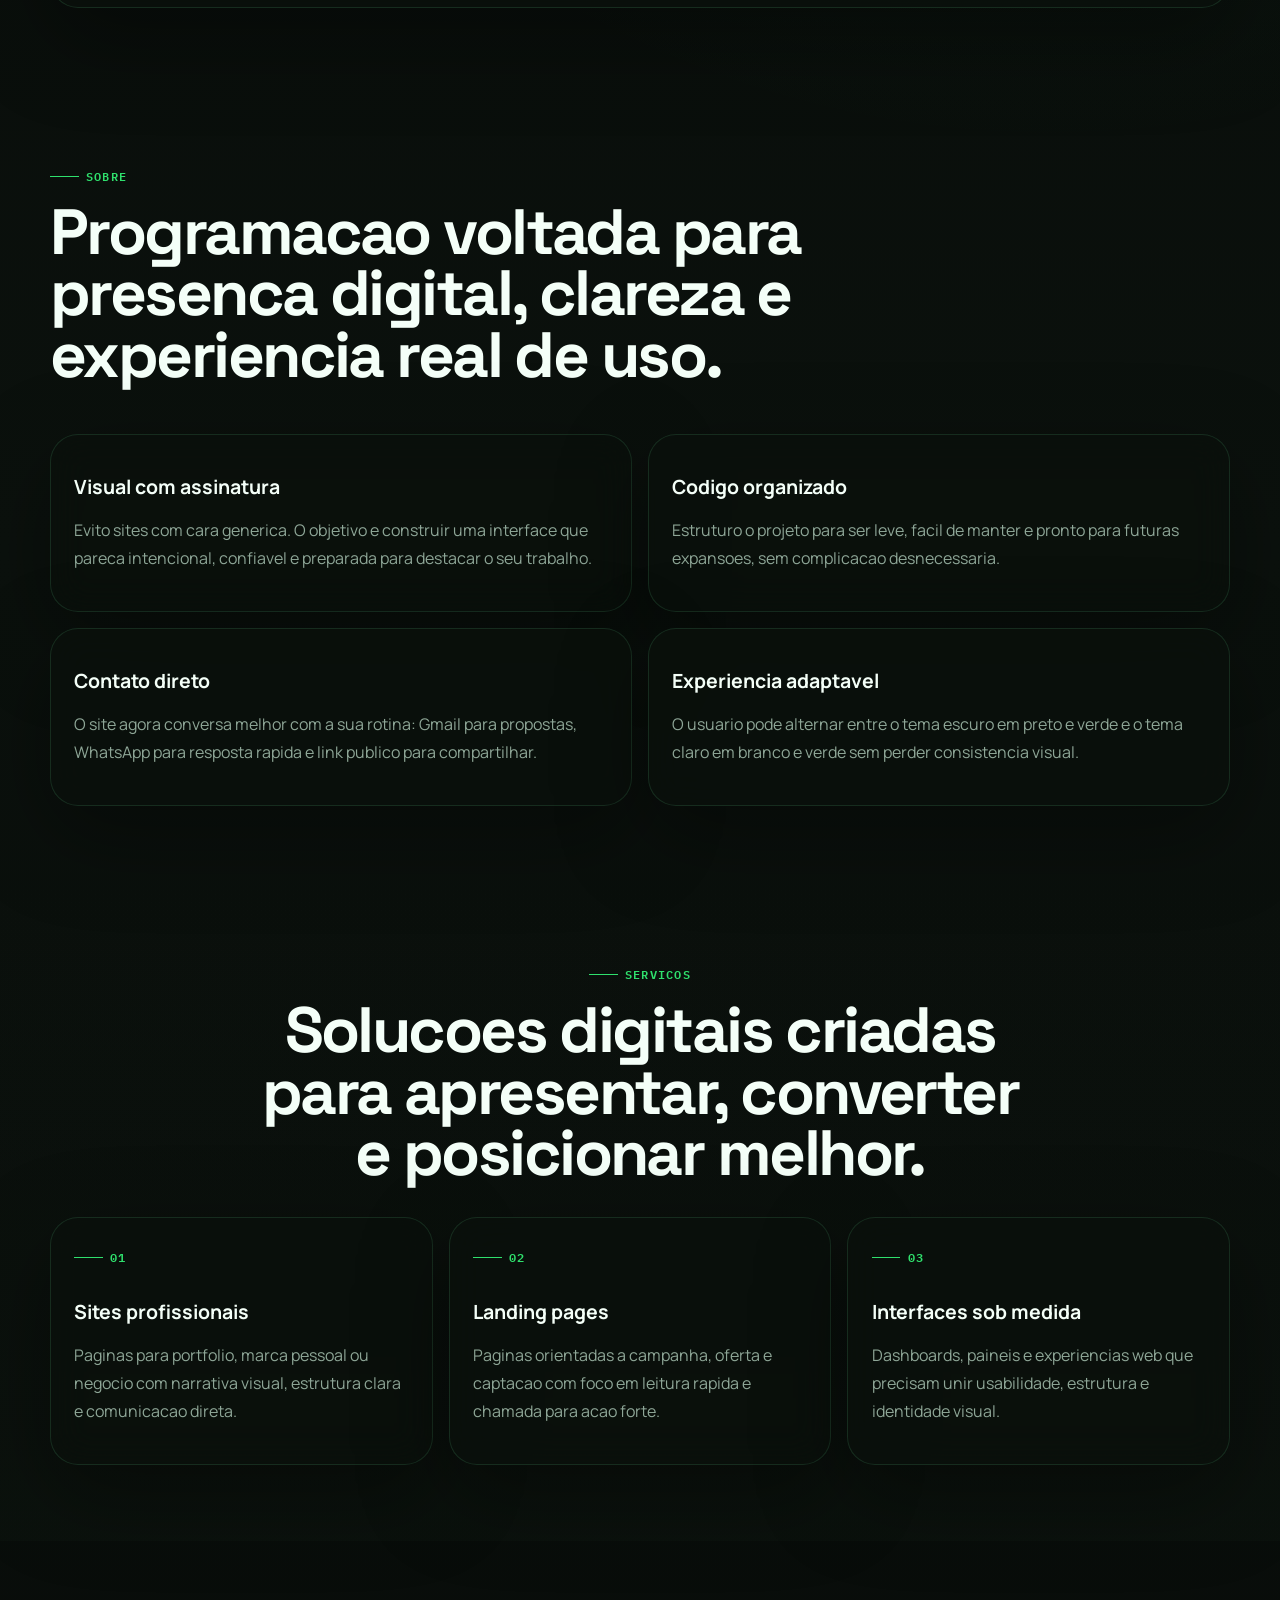
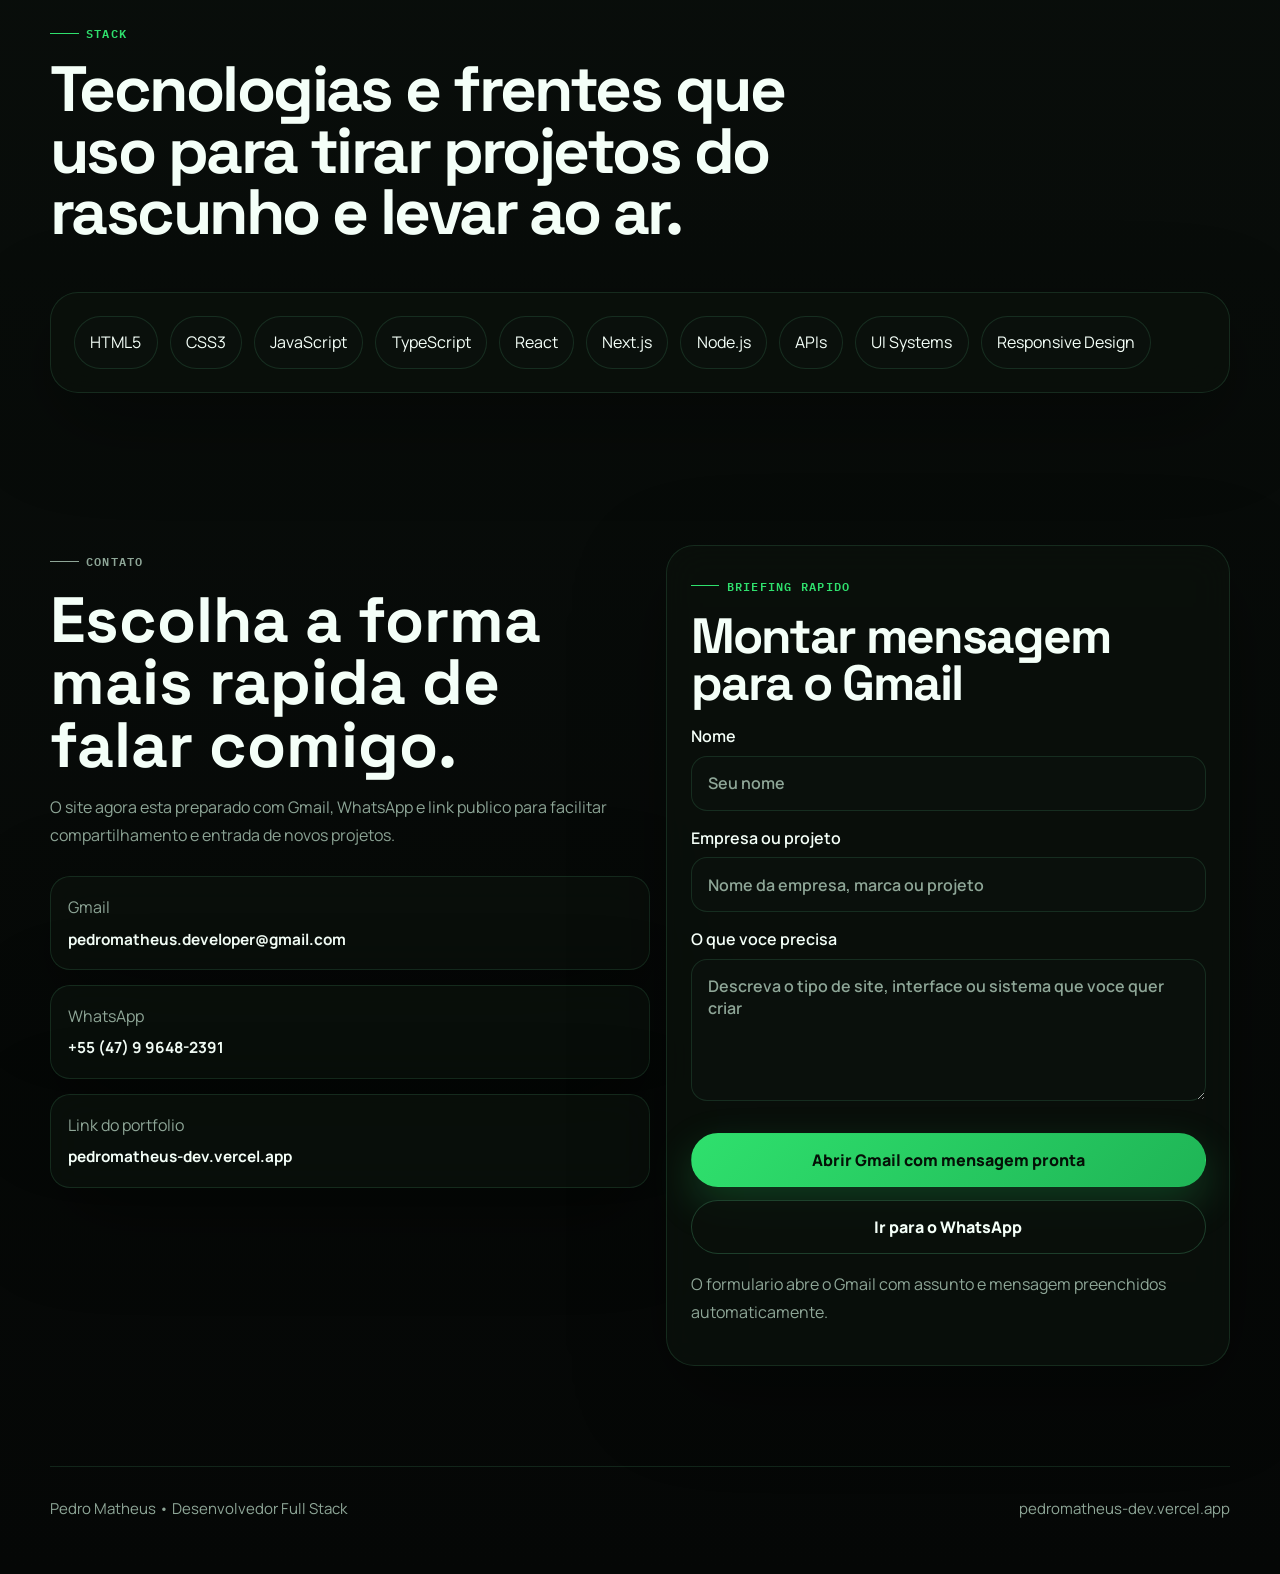
==== commit dd06122f: "Update portfolio theme and contact links" ====
--- a/index.html
+++ b/index.html
@@ -1,18 +1,26 @@
 <!DOCTYPE html>
-<html lang="pt-BR">
+<html lang="pt-BR" data-theme="dark">
   <head>
     <meta charset="UTF-8" />
     <meta name="viewport" content="width=device-width, initial-scale=1.0" />
     <meta
       name="description"
-      content="Portfólio profissional de Pedro Matheus, desenvolvedor focado em websites, landing pages e sistemas sob medida."
+      content="Portfolio profissional de Pedro Matheus, desenvolvedor focado em websites, interfaces e produtos digitais."
     />
-    <meta name="theme-color" content="#f4eadb" />
-    <title>Pedro Matheus | Programador</title>
+    <meta name="theme-color" content="#050706" />
+    <meta property="og:title" content="Pedro Matheus | Desenvolvedor Full Stack" />
+    <meta
+      property="og:description"
+      content="Desenvolvimento de sites, landing pages e produtos digitais com visual forte, performance e clareza."
+    />
+    <meta property="og:type" content="website" />
+    <meta property="og:url" content="https://pedromatheus-dev.vercel.app" />
+    <title>Pedro Matheus | Desenvolvedor Full Stack</title>
+    <link rel="canonical" href="https://pedromatheus-dev.vercel.app" />
     <link rel="preconnect" href="https://fonts.googleapis.com" />
     <link rel="preconnect" href="https://fonts.gstatic.com" crossorigin />
     <link
-      href="https://fonts.googleapis.com/css2?family=Cormorant+Garamond:wght@500;600;700&family=Sora:wght@400;500;600;700;800&display=swap"
+      href="https://fonts.googleapis.com/css2?family=IBM+Plex+Mono:wght@400;500;600&family=Manrope:wght@400;500;600;700;800&family=Space+Grotesk:wght@500;700&display=swap"
       rel="stylesheet"
     />
     <link rel="icon" type="image/svg+xml" href="favicon.svg" />
@@ -26,8 +34,17 @@
 
       <header class="site-header">
         <div class="container header-row">
-          <a class="brand" href="#top" aria-label="Ir para o início">
-            <span class="brand-mark">PM</span>
+          <a class="brand" href="#inicio" aria-label="Ir para o inicio">
+            <span class="avatar-shell">
+              <img
+                class="brand-avatar"
+                data-profile-image
+                alt="Foto de perfil de Pedro Matheus"
+                hidden
+              />
+              <span class="avatar-fallback" data-avatar-fallback>PM</span>
+            </span>
+
             <span class="brand-copy">
               <strong data-name>Pedro Matheus</strong>
               <small data-role>Desenvolvedor Full Stack</small>
@@ -37,7 +54,7 @@
           <button
             class="menu-toggle"
             type="button"
-            aria-controls="site-nav"
+            aria-controls="header-panel"
             aria-expanded="false"
             aria-label="Abrir menu"
           >
@@ -45,145 +62,176 @@
             <span></span>
           </button>
 
-          <nav class="site-nav" id="site-nav">
-            <a href="#sobre">Sobre</a>
-            <a href="#servicos">Serviços</a>
-            <a href="#solucoes">Soluções</a>
-            <a href="#processo">Processo</a>
-            <a href="#contato" class="nav-cta">Contato</a>
-          </nav>
+          <div class="header-panel" id="header-panel">
+            <nav class="site-nav" aria-label="Principal">
+              <a href="#sobre">Sobre</a>
+              <a href="#servicos">Servicos</a>
+              <a href="#stack">Stack</a>
+              <a href="#contato">Contato</a>
+            </nav>
+
+            <div class="header-tools">
+              <div class="theme-switch" role="group" aria-label="Escolha do tema">
+                <button class="theme-option" type="button" data-set-theme="dark">Escuro</button>
+                <button class="theme-option" type="button" data-set-theme="light">Claro</button>
+              </div>
+
+              <a class="header-cta" data-site-link href="https://pedromatheus-dev.vercel.app">
+                Abrir site
+              </a>
+            </div>
+          </div>
         </div>
       </header>
 
-      <main id="top">
+      <main id="inicio">
         <section class="section hero">
           <div class="container hero-grid">
             <div class="hero-copy reveal">
-              <p class="eyebrow">Programação com estratégia, design e presença digital</p>
+              <p class="eyebrow">Layout forte, codigo limpo e contato direto</p>
               <h1>
-                Eu crio websites e experiências digitais
-                <span>claras, elegantes e prontas para crescer.</span>
+                Eu desenvolvo sites e interfaces com identidade profissional,
+                <span>tema flexivel e presenca digital consistente.</span>
               </h1>
               <p class="hero-text">
-                Sou <span data-name>Pedro Matheus</span>, programador focado em construir páginas
-                profissionais, landing pages estratégicas e sistemas sob medida com performance,
-                identidade e código limpo.
+                Sou <span data-name>Pedro Matheus</span>, desenvolvedor focado em construir
+                experiencias modernas para marcas, profissionais e produtos que precisam parecer
+                confiaveis desde o primeiro clique.
               </p>
 
               <div class="hero-actions">
-                <a class="button button-primary" href="#contato">Quero um projeto</a>
-                <a class="button button-secondary" href="#solucoes">Ver soluções</a>
-              </div>
-
-              <ul class="hero-points">
-                <li>Interfaces pensadas para transmitir confiança</li>
-                <li>Experiência impecável no desktop e no mobile</li>
-                <li>Estrutura pronta para evoluir com o seu negócio</li>
-              </ul>
+                <a
+                  class="button button-primary"
+                  data-whatsapp-link
+                  href="https://wa.me/5547996482391"
+                  target="_blank"
+                  rel="noreferrer"
+                >
+                  Falar no WhatsApp
+                </a>
+                <a
+                  class="button button-secondary"
+                  data-gmail-link
+                  href="https://mail.google.com/mail/?view=cm&fs=1&to=pedromatheus.developer@gmail.com"
+                  target="_blank"
+                  rel="noreferrer"
+                >
+                  Enviar pelo Gmail
+                </a>
+              </div>
+
+              <div class="quick-links">
+                <a class="quick-link" data-gmail-link href="#">
+                  <span>Gmail</span>
+                  <strong data-email>pedromatheus.developer@gmail.com</strong>
+                </a>
+                <a
+                  class="quick-link"
+                  data-whatsapp-link
+                  href="#"
+                  target="_blank"
+                  rel="noreferrer"
+                >
+                  <span>WhatsApp</span>
+                  <strong data-whatsapp-display>+55 (47) 9 9648-2391</strong>
+                </a>
+                <a class="quick-link" data-site-link href="#" target="_blank" rel="noreferrer">
+                  <span>Link direto</span>
+                  <strong data-site-label>pedromatheus-dev.vercel.app</strong>
+                </a>
+              </div>
             </div>
 
             <div class="hero-panel reveal">
-              <article class="glass-card status-card">
-                <div class="card-tag">Disponibilidade</div>
-                <h2 data-availability>Disponível para novos projetos</h2>
-                <p>
-                  Atuação em websites, produtos digitais, áreas logadas, integrações e páginas de
-                  alta conversão.
-                </p>
-                <div class="mini-stats">
+              <article class="glass-card hero-card">
+                <div class="card-label">Status atual</div>
+                <h2 data-availability>Disponivel para novos projetos</h2>
+                <p>
+                  Sites institucionais, landing pages, interfaces sob medida e experiencias web com
+                  visual preto e verde por padrao, com modo claro opcional.
+                </p>
+
+                <div class="hero-metrics">
                   <div>
-                    <strong>Foco</strong>
-                    <span>Performance + presença digital</span>
+                    <strong>Tema</strong>
+                    <span>Escuro por padrao, claro sob demanda</span>
                   </div>
                   <div>
-                    <strong>Entrega</strong>
-                    <span>Design e desenvolvimento alinhados</span>
+                    <strong>Contato</strong>
+                    <span>Gmail, WhatsApp e link publico do portfolio</span>
                   </div>
                 </div>
               </article>
 
-              <article class="glass-card code-card">
-                <div class="code-header">
+              <article class="glass-card terminal-card">
+                <div class="terminal-top">
                   <span></span>
                   <span></span>
                   <span></span>
                 </div>
-                <pre><code>const projeto = {
-  experiencia: "premium",
-  interface: "sob medida",
-  performance: "otimizada",
-  codigo: "escalavel"
+                <pre><code>const portfolio = {
+  theme: ["dark", "light"],
+  defaultMode: "dark",
+  palette: ["black", "green"],
+  contact: ["gmail", "whatsapp", "site"]
 };</code></pre>
               </article>
-
-              <article class="glass-card stack-card">
-                <div class="card-tag">Stack principal</div>
-                <div class="chip-grid">
-                  <span>HTML</span>
-                  <span>CSS</span>
-                  <span>JavaScript</span>
-                  <span>React</span>
-                  <span>Next.js</span>
-                  <span>Node.js</span>
-                  <span>APIs</span>
-                  <span>UI/UX</span>
-                </div>
-              </article>
-            </div>
-          </div>
-        </section>
-
-        <section class="trust-band">
-          <div class="container trust-row reveal">
+            </div>
+          </div>
+        </section>
+
+        <section class="section trust-section">
+          <div class="container trust-bar reveal">
             <p>
-              Do briefing ao deploy, com foco em clareza, autoridade visual e experiência real de
-              uso.
+              Desenvolvimento com direcao visual clara, estrutura responsiva e pontos de contato
+              prontos para conversao.
             </p>
-            <div class="trust-items">
-              <span>Websites profissionais</span>
-              <span>Landing pages de conversão</span>
-              <span>Sistemas sob medida</span>
+            <div class="trust-tags">
+              <span>Dark mode padrao</span>
+              <span>Light mode opcional</span>
+              <span>WhatsApp integrado</span>
+              <span>Gmail integrado</span>
             </div>
           </div>
         </section>
 
         <section class="section" id="sobre">
-          <div class="container about-layout">
+          <div class="container section-grid">
             <div class="section-heading reveal">
               <p class="eyebrow">Sobre</p>
-              <h2>Mais do que programar, eu ajudo a transformar objetivos em presença digital.</h2>
+              <h2>Programacao voltada para presenca digital, clareza e experiencia real de uso.</h2>
             </div>
 
             <div class="about-grid">
               <article class="info-card reveal">
-                <h3>Visão de produto</h3>
-                <p>
-                  Cada projeto nasce com uma pergunta simples: o que essa interface precisa
-                  comunicar e facilitar para gerar resultado?
+                <h3>Visual com assinatura</h3>
+                <p>
+                  Evito sites com cara generica. O objetivo e construir uma interface que pareca
+                  intencional, confiavel e preparada para destacar o seu trabalho.
                 </p>
               </article>
 
               <article class="info-card reveal">
-                <h3>Execução com cuidado</h3>
-                <p>
-                  Trabalho pensando em hierarquia visual, performance, legibilidade e manutenção
-                  futura, sem deixar o site com aparência genérica.
+                <h3>Codigo organizado</h3>
+                <p>
+                  Estruturo o projeto para ser leve, facil de manter e pronto para futuras
+                  expansoes, sem complicacao desnecessaria.
                 </p>
               </article>
 
               <article class="info-card reveal">
-                <h3>Comunicação direta</h3>
-                <p>
-                  Processo claro, decisões bem justificadas e desenvolvimento alinhado ao que faz
-                  sentido para o seu momento.
+                <h3>Contato direto</h3>
+                <p>
+                  O site agora conversa melhor com a sua rotina: Gmail para propostas, WhatsApp para
+                  resposta rapida e link publico para compartilhar.
                 </p>
               </article>
 
               <article class="info-card reveal">
-                <h3>Entrega preparada para crescer</h3>
-                <p>
-                  O objetivo não é só colocar algo no ar, mas criar uma base sólida para evoluir
-                  com conteúdo, integrações e novas funcionalidades.
+                <h3>Experiencia adaptavel</h3>
+                <p>
+                  O usuario pode alternar entre o tema escuro em preto e verde e o tema claro em
+                  branco e verde sem perder consistencia visual.
                 </p>
               </article>
             </div>
@@ -193,124 +241,36 @@
         <section class="section section-soft" id="servicos">
           <div class="container">
             <div class="section-heading centered reveal">
-              <p class="eyebrow">Serviços</p>
-              <h2>Soluções digitais com estética profissional e base técnica consistente.</h2>
+              <p class="eyebrow">Servicos</p>
+              <h2>Solucoes digitais criadas para apresentar, converter e posicionar melhor.</h2>
             </div>
 
             <div class="service-grid">
               <article class="service-card reveal">
-                <div class="card-tag">01</div>
-                <h3>Websites institucionais</h3>
-                <p>
-                  Sites para posicionar sua marca com credibilidade, boa leitura visual e navegação
-                  pensada para apresentar seu trabalho com autoridade.
+                <div class="card-label">01</div>
+                <h3>Sites profissionais</h3>
+                <p>
+                  Paginas para portfolio, marca pessoal ou negocio com narrativa visual, estrutura
+                  clara e comunicacao direta.
                 </p>
               </article>
 
               <article class="service-card reveal">
-                <div class="card-tag">02</div>
-                <h3>Landing pages estratégicas</h3>
-                <p>
-                  Páginas orientadas a conversão para lançamentos, campanhas, serviços ou produtos,
-                  com foco em clareza, ação e performance.
+                <div class="card-label">02</div>
+                <h3>Landing pages</h3>
+                <p>
+                  Paginas orientadas a campanha, oferta e captacao com foco em leitura rapida e
+                  chamada para acao forte.
                 </p>
               </article>
 
               <article class="service-card reveal">
-                <div class="card-tag">03</div>
-                <h3>Sistemas e áreas logadas</h3>
-                <p>
-                  Painéis administrativos, dashboards, fluxos internos e experiências web sob
-                  medida para operações que precisam de eficiência.
-                </p>
-              </article>
-            </div>
-          </div>
-        </section>
-
-        <section class="section" id="solucoes">
-          <div class="container">
-            <div class="section-heading reveal">
-              <p class="eyebrow">Soluções</p>
-              <h2>Tipos de projeto que posso desenvolver para destacar o seu negócio.</h2>
-            </div>
-
-            <div class="project-grid">
-              <article class="project-card reveal">
-                <p class="project-type">Marca pessoal</p>
-                <h3>Site premium para especialistas e profissionais autônomos</h3>
-                <p>
-                  Ideal para apresentar autoridade, serviços, diferenciais e canais de contato em
-                  uma estrutura refinada e convincente.
-                </p>
-                <ul>
-                  <li>Posicionamento e narrativa visual</li>
-                  <li>Seções personalizadas e CTA forte</li>
-                  <li>Versão adaptada para mobile</li>
-                </ul>
-              </article>
-
-              <article class="project-card reveal">
-                <p class="project-type">Operação</p>
-                <h3>Dashboard para rotina, indicadores e gestão</h3>
-                <p>
-                  Solução pensada para visualizar dados, acompanhar fluxos e tornar processos mais
-                  claros para equipes e operações em crescimento.
-                </p>
-                <ul>
-                  <li>Painéis com foco em leitura rápida</li>
-                  <li>Integrações com APIs e sistemas</li>
-                  <li>Arquitetura pronta para escalar</li>
-                </ul>
-              </article>
-
-              <article class="project-card reveal">
-                <p class="project-type">Produto digital</p>
-                <h3>Plataforma web com login, regras e automações</h3>
-                <p>
-                  Para quem precisa de uma solução mais robusta, com experiência de uso consistente,
-                  lógica de negócio e visão de produto.
-                </p>
-                <ul>
-                  <li>Áreas restritas e permissões</li>
-                  <li>Fluxos personalizados por necessidade</li>
-                  <li>Base sólida para novas funcionalidades</li>
-                </ul>
-              </article>
-            </div>
-          </div>
-        </section>
-
-        <section class="section section-accent" id="processo">
-          <div class="container">
-            <div class="section-heading reveal">
-              <p class="eyebrow">Processo</p>
-              <h2>Um fluxo de trabalho organizado para tirar a ideia do papel com segurança.</h2>
-            </div>
-
-            <div class="timeline">
-              <article class="timeline-step reveal">
-                <span>01</span>
-                <h3>Diagnóstico</h3>
-                <p>Entendimento do objetivo, público, posicionamento e necessidade real do projeto.</p>
-              </article>
-
-              <article class="timeline-step reveal">
-                <span>02</span>
-                <h3>Direção visual e estrutura</h3>
-                <p>Definição da hierarquia, da mensagem principal e da organização da experiência.</p>
-              </article>
-
-              <article class="timeline-step reveal">
-                <span>03</span>
-                <h3>Construção</h3>
-                <p>Desenvolvimento com foco em velocidade, responsividade, clareza e refinamento.</p>
-              </article>
-
-              <article class="timeline-step reveal">
-                <span>04</span>
-                <h3>Lançamento</h3>
-                <p>Entrega pronta para publicação, ajustes finos e base preparada para evolução.</p>
+                <div class="card-label">03</div>
+                <h3>Interfaces sob medida</h3>
+                <p>
+                  Dashboards, paineis e experiencias web que precisam unir usabilidade, estrutura e
+                  identidade visual.
+                </p>
               </article>
             </div>
           </div>
@@ -319,91 +279,111 @@
         <section class="section" id="stack">
           <div class="container stack-layout">
             <div class="section-heading reveal">
-              <p class="eyebrow">Tecnologias</p>
-              <h2>Ferramentas que uso para construir interfaces modernas e produtos sólidos.</h2>
-            </div>
-
-            <div class="tech-cloud reveal">
-              <span>HTML5</span>
-              <span>CSS3</span>
-              <span>JavaScript</span>
-              <span>TypeScript</span>
-              <span>React</span>
-              <span>Next.js</span>
-              <span>Node.js</span>
-              <span>Express</span>
-              <span>REST APIs</span>
-              <span>Git</span>
-              <span>Figma</span>
-              <span>UX Thinking</span>
-            </div>
-          </div>
-        </section>
-
-        <section class="section contact-section" id="contato">
+              <p class="eyebrow">Stack</p>
+              <h2>Tecnologias e frentes que uso para tirar projetos do rascunho e levar ao ar.</h2>
+            </div>
+
+            <div class="stack-panel reveal">
+              <div class="stack-chips">
+                <span>HTML5</span>
+                <span>CSS3</span>
+                <span>JavaScript</span>
+                <span>TypeScript</span>
+                <span>React</span>
+                <span>Next.js</span>
+                <span>Node.js</span>
+                <span>APIs</span>
+                <span>UI Systems</span>
+                <span>Responsive Design</span>
+              </div>
+            </div>
+          </div>
+        </section>
+
+        <section class="section" id="contato">
           <div class="container contact-layout">
             <div class="contact-copy reveal">
               <p class="eyebrow">Contato</p>
-              <h2>Se você quer um site com presença profissional, vamos conversar.</h2>
+              <h2>Escolha a forma mais rapida de falar comigo.</h2>
               <p>
-                Posso desenvolver uma página institucional, uma landing page de campanha ou uma
-                solução web sob medida para o seu negócio.
+                O site agora esta preparado com Gmail, WhatsApp e link publico para facilitar
+                compartilhamento e entrada de novos projetos.
               </p>
 
               <div class="contact-links">
-                <a class="contact-link" data-email-link href="mailto:contato@pedromatheus.dev">
-                  <span>E-mail</span>
-                  <strong data-email>contato@pedromatheus.dev</strong>
-                </a>
-
                 <a
                   class="contact-link"
-                  data-github-link
-                  href="https://github.com/pedromatheus"
-                  target="_blank"
-                  rel="noreferrer"
-                >
-                  <span>GitHub</span>
-                  <strong data-github-label>github.com/pedromatheus</strong>
+                  data-gmail-link
+                  href="#"
+                  target="_blank"
+                  rel="noreferrer"
+                >
+                  <span>Gmail</span>
+                  <strong data-email>pedromatheus.developer@gmail.com</strong>
                 </a>
 
                 <a
                   class="contact-link"
-                  data-linkedin-link
-                  href="https://linkedin.com/in/pedromatheus"
-                  target="_blank"
-                  rel="noreferrer"
-                >
-                  <span>LinkedIn</span>
-                  <strong data-linkedin-label>linkedin.com/in/pedromatheus</strong>
+                  data-whatsapp-link
+                  href="#"
+                  target="_blank"
+                  rel="noreferrer"
+                >
+                  <span>WhatsApp</span>
+                  <strong data-whatsapp-display>+55 (47) 9 9648-2391</strong>
+                </a>
+
+                <a
+                  class="contact-link"
+                  data-site-link
+                  href="#"
+                  target="_blank"
+                  rel="noreferrer"
+                >
+                  <span>Link do portfolio</span>
+                  <strong data-site-label>pedromatheus-dev.vercel.app</strong>
                 </a>
               </div>
             </div>
 
             <form class="contact-card reveal" id="contact-form">
-              <h3>Me conte sobre o seu projeto</h3>
+              <div class="card-label">Briefing rapido</div>
+              <h3>Montar mensagem para o Gmail</h3>
               <label>
                 Nome
                 <input type="text" name="name" placeholder="Seu nome" required />
               </label>
               <label>
-                Empresa ou marca
-                <input type="text" name="company" placeholder="Nome da empresa ou marca" />
+                Empresa ou projeto
+                <input type="text" name="company" placeholder="Nome da empresa, marca ou projeto" />
               </label>
               <label>
-                Objetivo
+                O que voce precisa
                 <textarea
                   name="message"
                   rows="5"
-                  placeholder="Descreva o que você precisa desenvolver"
+                  placeholder="Descreva o tipo de site, interface ou sistema que voce quer criar"
                   required
                 ></textarea>
               </label>
-              <button class="button button-primary button-full" type="submit">
-                Montar mensagem
-              </button>
+
+              <div class="form-actions">
+                <button class="button button-primary button-full" type="submit">
+                  Abrir Gmail com mensagem pronta
+                </button>
+                <a
+                  class="button button-secondary button-full"
+                  data-whatsapp-link
+                  href="#"
+                  target="_blank"
+                  rel="noreferrer"
+                >
+                  Ir para o WhatsApp
+                </a>
+              </div>
+
               <p class="form-hint" id="form-feedback">
-                Ao clicar, o seu aplicativo de e-mail será aberto com uma mensagem pronta.
+                O formulario abre o Gmail com assunto e mensagem preenchidos automaticamente.
               </p>
             </form>
           </div>
@@ -415,7 +395,9 @@
           <p>
             <span data-name>Pedro Matheus</span> • <span data-role>Desenvolvedor Full Stack</span>
           </p>
-          <p>&copy; <span id="current-year"></span> Todos os direitos reservados.</p>
+          <p>
+            <a data-site-link href="https://pedromatheus-dev.vercel.app">pedromatheus-dev.vercel.app</a>
+          </p>
         </div>
       </footer>
     </div>
--- a/styles.css
+++ b/styles.css
@@ -4,25 +4,47 @@
   box-sizing: border-box;
 }
 
-:root {
-  --bg: #f4eadb;
-  --bg-soft: rgba(255, 248, 239, 0.7);
-  --surface: rgba(255, 253, 248, 0.76);
-  --surface-strong: rgba(255, 252, 247, 0.9);
-  --line: rgba(31, 42, 46, 0.1);
-  --text: #1f2a2e;
-  --muted: #59686e;
-  --primary: #0f766e;
-  --primary-deep: #0d5e58;
-  --accent: #c96d3b;
-  --accent-soft: rgba(201, 109, 59, 0.14);
-  --shadow: 0 24px 80px rgba(63, 44, 20, 0.12);
+:root,
+html[data-theme="dark"] {
+  color-scheme: dark;
+  --bg: #050706;
+  --bg-soft: #0b110d;
+  --surface: rgba(10, 16, 12, 0.82);
+  --surface-strong: rgba(8, 13, 9, 0.94);
+  --surface-alt: rgba(12, 19, 14, 0.72);
+  --line: rgba(112, 255, 174, 0.12);
+  --line-strong: rgba(112, 255, 174, 0.2);
+  --text: #f4fff8;
+  --muted: #8ea697;
+  --primary: #2fe06d;
+  --primary-strong: #1fb556;
+  --primary-soft: rgba(47, 224, 109, 0.12);
+  --shadow: 0 28px 90px rgba(0, 0, 0, 0.36);
+  --hero-glow: rgba(47, 224, 109, 0.18);
   --radius-lg: 28px;
   --radius-md: 20px;
   --radius-sm: 14px;
   --container: 1180px;
 }
 
+html[data-theme="light"] {
+  color-scheme: light;
+  --bg: #f8fff9;
+  --bg-soft: #edf8f0;
+  --surface: rgba(255, 255, 255, 0.9);
+  --surface-strong: rgba(255, 255, 255, 0.98);
+  --surface-alt: rgba(239, 249, 242, 0.84);
+  --line: rgba(20, 120, 54, 0.12);
+  --line-strong: rgba(20, 120, 54, 0.22);
+  --text: #09120b;
+  --muted: #577160;
+  --primary: #1b9c47;
+  --primary-strong: #15783a;
+  --primary-soft: rgba(27, 156, 71, 0.1);
+  --shadow: 0 28px 80px rgba(25, 50, 30, 0.12);
+  --hero-glow: rgba(27, 156, 71, 0.12);
+}
+
 html {
   scroll-behavior: smooth;
 }
@@ -30,17 +52,21 @@
 body {
   margin: 0;
   min-height: 100vh;
-  font-family: "Sora", sans-serif;
+  overflow-x: hidden;
+  font-family: "Manrope", sans-serif;
   background:
-    radial-gradient(circle at top left, rgba(15, 118, 110, 0.16), transparent 28%),
-    radial-gradient(circle at 85% 15%, rgba(201, 109, 59, 0.18), transparent 24%),
-    linear-gradient(180deg, #f8f1e6 0%, var(--bg) 45%, #f8f4ed 100%);
+    radial-gradient(circle at top left, var(--hero-glow), transparent 28%),
+    radial-gradient(circle at 82% 16%, rgba(47, 224, 109, 0.08), transparent 24%),
+    linear-gradient(180deg, var(--bg) 0%, var(--bg-soft) 45%, var(--bg) 100%);
   color: var(--text);
+  transition:
+    background 240ms ease,
+    color 240ms ease;
 }
 
 img {
+  display: block;
   max-width: 100%;
-  display: block;
 }
 
 a {
@@ -54,78 +80,69 @@
   font: inherit;
 }
 
+button {
+  cursor: pointer;
+}
+
 .page-shell {
   position: relative;
   overflow: clip;
 }
 
 .ambient {
-  position: absolute;
-  inset: auto;
+  position: fixed;
   border-radius: 999px;
-  filter: blur(26px);
-  opacity: 0.72;
+  filter: blur(80px);
   pointer-events: none;
+  z-index: 0;
 }
 
 .ambient-one {
-  top: 10rem;
-  right: -4rem;
+  top: 6rem;
+  right: -5rem;
   width: 18rem;
   height: 18rem;
-  background: rgba(15, 118, 110, 0.12);
+  background: rgba(47, 224, 109, 0.1);
 }
 
 .ambient-two {
   top: 38rem;
-  left: -5rem;
-  width: 14rem;
-  height: 14rem;
-  background: rgba(201, 109, 59, 0.16);
+  left: -6rem;
+  width: 16rem;
+  height: 16rem;
+  background: rgba(47, 224, 109, 0.08);
 }
 
 .ambient-three {
   bottom: 12rem;
   right: 12%;
-  width: 10rem;
-  height: 10rem;
-  background: rgba(15, 118, 110, 0.12);
+  width: 12rem;
+  height: 12rem;
+  background: rgba(47, 224, 109, 0.08);
 }
 
 .container {
+  position: relative;
+  z-index: 1;
   width: min(calc(100% - 2rem), var(--container));
   margin: 0 auto;
 }
 
 .section {
-  padding: 4.5rem 0;
+  padding: 4.75rem 0;
 }
 
 .section-soft {
-  background: linear-gradient(180deg, rgba(255, 255, 255, 0.34), rgba(255, 255, 255, 0.14));
-}
-
-.section-accent {
-  position: relative;
-}
-
-.section-accent::before {
-  content: "";
-  position: absolute;
-  inset: 8% 4% auto;
-  height: 62%;
-  background: linear-gradient(135deg, rgba(15, 118, 110, 0.08), rgba(201, 109, 59, 0.06));
-  border-radius: 40px;
-  z-index: -1;
+  background: linear-gradient(180deg, transparent, var(--surface-alt));
 }
 
 .site-header {
   position: sticky;
   top: 0;
   z-index: 20;
+  border-bottom: 1px solid var(--line);
+  background: var(--surface-strong);
   backdrop-filter: blur(18px);
-  background: rgba(248, 241, 230, 0.72);
-  border-bottom: 1px solid rgba(31, 42, 46, 0.07);
 }
 
 .header-row {
@@ -133,68 +150,88 @@
   align-items: center;
   justify-content: space-between;
   gap: 1rem;
-  min-height: 84px;
+  min-height: 88px;
 }
 
 .brand {
   display: inline-flex;
   align-items: center;
-  gap: 0.9rem;
-}
-
-.brand-mark {
+  gap: 0.95rem;
+  min-width: 0;
+}
+
+.avatar-shell {
+  position: relative;
   display: grid;
   place-items: center;
-  width: 3rem;
-  height: 3rem;
-  border-radius: 18px;
-  background: linear-gradient(145deg, var(--primary), #13968a);
-  color: #fff;
+  width: 3.35rem;
+  height: 3.35rem;
+  flex-shrink: 0;
+  border-radius: 999px;
+  padding: 2px;
+  background: linear-gradient(135deg, var(--primary), rgba(255, 255, 255, 0.16));
+  box-shadow: 0 0 0 6px rgba(47, 224, 109, 0.08);
+}
+
+.brand-avatar,
+.avatar-fallback {
+  width: 100%;
+  height: 100%;
+  border-radius: inherit;
+}
+
+.brand-avatar {
+  object-fit: cover;
+  background: var(--surface-strong);
+}
+
+.avatar-fallback {
+  display: grid;
+  place-items: center;
+  background: linear-gradient(180deg, #0d150f, #050706);
+  color: var(--text);
+  font-family: "Space Grotesk", sans-serif;
   font-weight: 700;
-  letter-spacing: 0.06em;
-  box-shadow: 0 14px 32px rgba(15, 118, 110, 0.24);
+  letter-spacing: 0.08em;
+}
+
+html[data-theme="light"] .avatar-fallback {
+  background: linear-gradient(180deg, #f5fbf6, #e8f5eb);
+  color: #0b190e;
 }
 
 .brand-copy {
-  display: flex;
-  flex-direction: column;
+  display: grid;
   gap: 0.12rem;
 }
 
 .brand-copy strong {
   font-size: 0.98rem;
+  font-weight: 700;
 }
 
 .brand-copy small {
+  font-size: 0.8rem;
   color: var(--muted);
-  font-size: 0.8rem;
-}
-
-.site-nav {
+}
+
+.header-panel {
   display: flex;
   align-items: center;
-  gap: 1.4rem;
-  font-size: 0.94rem;
+  gap: 1rem;
+}
+
+.site-nav,
+.header-tools {
+  display: flex;
+  align-items: center;
+  gap: 1rem;
 }
 
 .site-nav a {
-  position: relative;
   color: var(--muted);
+  font-weight: 600;
   transition: color 180ms ease;
-}
-
-.site-nav a::after {
-  content: "";
-  position: absolute;
-  left: 0;
-  bottom: -0.35rem;
-  width: 100%;
-  height: 2px;
-  border-radius: 999px;
-  background: linear-gradient(90deg, var(--primary), var(--accent));
-  transform: scaleX(0);
-  transform-origin: left;
-  transition: transform 180ms ease;
 }
 
 .site-nav a:hover,
@@ -202,43 +239,78 @@
   color: var(--text);
 }
 
-.site-nav a:hover::after,
-.site-nav a:focus-visible::after {
-  transform: scaleX(1);
-}
-
-.nav-cta {
-  padding: 0.9rem 1.15rem;
+.header-tools {
+  gap: 0.85rem;
+}
+
+.theme-switch {
+  display: inline-flex;
+  align-items: center;
+  gap: 0.35rem;
+  padding: 0.28rem;
+  border: 1px solid var(--line);
   border-radius: 999px;
-  background: rgba(255, 255, 255, 0.64);
-  border: 1px solid rgba(31, 42, 46, 0.08);
+  background: var(--surface);
+  box-shadow: var(--shadow);
+}
+
+.theme-option {
+  min-height: 2.55rem;
+  padding: 0 0.95rem;
+  border: 0;
+  border-radius: 999px;
+  background: transparent;
+  color: var(--muted);
+  font-weight: 700;
+  transition:
+    background 180ms ease,
+    color 180ms ease,
+    transform 180ms ease;
+}
+
+.theme-option.is-active {
+  background: var(--primary);
+  color: #041006;
+}
+
+.header-cta {
+  display: inline-flex;
+  align-items: center;
+  justify-content: center;
+  min-height: 2.8rem;
+  padding: 0 1rem;
+  border: 1px solid var(--line-strong);
+  border-radius: 999px;
+  background: var(--surface);
   color: var(--text);
-}
-
-.nav-cta::after {
-  display: none;
+  font-weight: 700;
 }
 
 .menu-toggle {
   display: none;
-  flex-direction: column;
-  justify-content: center;
-  gap: 0.35rem;
   width: 3rem;
   height: 3rem;
-  border: 0;
+  border: 1px solid var(--line);
   border-radius: 16px;
-  background: rgba(255, 255, 255, 0.64);
-  cursor: pointer;
+  background: var(--surface);
 }
 
 .menu-toggle span {
+  display: block;
   width: 1.2rem;
   height: 2px;
-  margin-inline: auto;
+  margin: 0.25rem auto;
+  border-radius: 999px;
   background: var(--text);
-  border-radius: 999px;
   transition: transform 180ms ease, opacity 180ms ease;
+}
+
+.menu-toggle[aria-expanded="true"] span:first-child {
+  transform: translateY(6px) rotate(45deg);
+}
+
+.menu-toggle[aria-expanded="true"] span:last-child {
+  transform: translateY(-3px) rotate(-45deg);
 }
 
 .hero {
@@ -247,49 +319,87 @@
 
 .hero-grid {
   display: grid;
-  grid-template-columns: minmax(0, 1.18fr) minmax(320px, 0.82fr);
-  gap: 2rem;
+  grid-template-columns: minmax(0, 1.16fr) minmax(320px, 0.84fr);
+  gap: 1.4rem;
+  align-items: stretch;
+}
+
+.eyebrow,
+.card-label {
+  display: inline-flex;
   align-items: center;
-}
-
-.eyebrow {
+  gap: 0.45rem;
   margin: 0 0 1rem;
-  color: var(--primary-deep);
-  font-size: 0.85rem;
-  font-weight: 700;
-  letter-spacing: 0.12em;
+  color: var(--primary);
+  font-family: "IBM Plex Mono", monospace;
+  font-size: 0.78rem;
+  font-weight: 600;
+  letter-spacing: 0.1em;
   text-transform: uppercase;
+}
+
+.eyebrow::before,
+.card-label::before {
+  content: "";
+  width: 1.8rem;
+  height: 1px;
+  background: currentColor;
 }
 
 .hero h1,
 .section-heading h2,
 .contact-card h3 {
   margin: 0;
-  font-family: "Cormorant Garamond", serif;
-  font-weight: 600;
-  line-height: 0.95;
-  letter-spacing: -0.03em;
+  font-family: "Space Grotesk", sans-serif;
+  font-weight: 700;
+  line-height: 0.96;
+  letter-spacing: -0.04em;
 }
 
 .hero h1 {
-  font-size: clamp(3.4rem, 7vw, 6.3rem);
   max-width: 12ch;
+  font-size: clamp(3.25rem, 8vw, 6rem);
 }
 
 .hero h1 span {
-  display: block;
-  color: var(--primary-deep);
+  color: var(--primary);
+}
+
+.hero-text,
+.service-card p,
+.info-card p,
+.trust-bar p,
+.hero-card p,
+.contact-copy p,
+.form-hint,
+.quick-link span,
+.quick-link strong,
+.contact-link span,
+.contact-link strong,
+.stack-chips span {
+  line-height: 1.75;
+}
+
+.hero-text,
+.service-card p,
+.info-card p,
+.trust-bar p,
+.hero-card p,
+.contact-copy p,
+.form-hint,
+.quick-link span,
+.contact-link span {
+  color: var(--muted);
 }
 
 .hero-text {
   max-width: 58ch;
   margin: 1.35rem 0 0;
-  font-size: 1.06rem;
-  line-height: 1.8;
-  color: var(--muted);
-}
-
-.hero-actions {
+  font-size: 1.04rem;
+}
+
+.hero-actions,
+.form-actions {
   display: flex;
   flex-wrap: wrap;
   gap: 0.85rem;
@@ -300,14 +410,16 @@
   display: inline-flex;
   align-items: center;
   justify-content: center;
-  min-height: 3.4rem;
-  padding: 0 1.35rem;
+  min-height: 3.35rem;
+  padding: 0 1.3rem;
+  border: 1px solid transparent;
   border-radius: 999px;
-  font-weight: 600;
+  font-weight: 800;
   transition:
     transform 180ms ease,
     box-shadow 180ms ease,
-    background 180ms ease;
+    background 180ms ease,
+    border-color 180ms ease;
 }
 
 .button:hover,
@@ -316,219 +428,220 @@
 }
 
 .button-primary {
-  background: linear-gradient(135deg, var(--primary), #149286);
-  color: #fff;
-  box-shadow: 0 14px 38px rgba(15, 118, 110, 0.26);
+  background: linear-gradient(135deg, var(--primary), var(--primary-strong));
+  color: #041006;
+  box-shadow: 0 16px 42px rgba(47, 224, 109, 0.22);
 }
 
 .button-secondary {
-  background: rgba(255, 255, 255, 0.66);
-  border: 1px solid rgba(31, 42, 46, 0.1);
+  background: var(--surface);
+  border-color: var(--line-strong);
+  color: var(--text);
 }
 
 .button-full {
   width: 100%;
 }
 
-.hero-points {
-  display: grid;
+.quick-links {
+  display: grid;
+  grid-template-columns: repeat(3, minmax(0, 1fr));
   gap: 0.9rem;
-  margin: 2rem 0 0;
-  padding: 0;
-  list-style: none;
-}
-
-.hero-points li {
-  position: relative;
-  padding-left: 1.4rem;
-  color: var(--muted);
-  line-height: 1.7;
-}
-
-.hero-points li::before {
-  content: "";
-  position: absolute;
-  top: 0.7rem;
-  left: 0;
-  width: 0.55rem;
-  height: 0.55rem;
-  border-radius: 999px;
-  background: linear-gradient(135deg, var(--primary), var(--accent));
-}
-
-.hero-panel {
-  display: grid;
-  gap: 1rem;
+  margin-top: 2rem;
 }
 
 .glass-card,
 .service-card,
-.project-card,
-.timeline-step,
+.info-card,
+.stack-panel,
 .contact-card,
-.info-card {
-  position: relative;
+.quick-link,
+.contact-link,
+.trust-bar {
+  border: 1px solid var(--line);
   background: var(--surface);
-  border: 1px solid rgba(31, 42, 46, 0.08);
+  box-shadow: var(--shadow);
+  backdrop-filter: blur(18px);
+}
+
+.glass-card,
+.service-card,
+.info-card,
+.stack-panel,
+.contact-card {
   border-radius: var(--radius-lg);
-  box-shadow: var(--shadow);
-  backdrop-filter: blur(16px);
+}
+
+.service-card,
+.info-card,
+.contact-card,
+.stack-panel {
+  padding: 1.45rem;
+}
+
+.quick-link,
+.contact-link {
+  display: block;
+  padding: 1rem 1.05rem;
+  border-radius: var(--radius-md);
   transition:
-    transform 220ms ease,
-    border-color 220ms ease,
-    box-shadow 220ms ease;
+    transform 200ms ease,
+    border-color 200ms ease,
+    box-shadow 200ms ease;
+}
+
+.glass-card,
+.service-card,
+.info-card,
+.stack-panel,
+.contact-card,
+.contact-link,
+.quick-link {
+  transition:
+    transform 200ms ease,
+    border-color 200ms ease,
+    box-shadow 200ms ease,
+    background 200ms ease;
 }
 
 .glass-card:hover,
 .service-card:hover,
-.project-card:hover,
-.timeline-step:hover,
-.info-card:hover {
+.info-card:hover,
+.stack-panel:hover,
+.contact-link:hover,
+.quick-link:hover {
   transform: translateY(-4px);
-  border-color: rgba(15, 118, 110, 0.16);
-  box-shadow: 0 28px 90px rgba(63, 44, 20, 0.14);
-}
-
-.glass-card {
-  padding: 1.4rem;
-}
-
-.card-tag,
-.project-type {
-  display: inline-flex;
-  align-items: center;
-  gap: 0.45rem;
-  min-height: 2rem;
-  padding: 0.25rem 0.8rem;
-  border-radius: 999px;
-  background: var(--accent-soft);
-  color: var(--accent);
-  font-size: 0.78rem;
-  font-weight: 700;
-  letter-spacing: 0.08em;
-  text-transform: uppercase;
-}
-
-.status-card h2 {
-  margin: 1rem 0 0.6rem;
-  font-size: 1.6rem;
-  line-height: 1.1;
-}
-
-.status-card p,
-.service-card p,
-.project-card p,
-.timeline-step p,
-.info-card p,
-.contact-copy p,
-.form-hint {
+  border-color: var(--line-strong);
+}
+
+.quick-link strong,
+.contact-link strong,
+.hero-metrics strong {
+  display: block;
+  margin-top: 0.35rem;
+  color: var(--text);
+}
+
+.quick-link strong,
+.contact-link strong {
+  font-size: 0.96rem;
+}
+
+.hero-panel {
+  display: grid;
+  gap: 1rem;
+}
+
+.hero-card,
+.terminal-card {
+  padding: 1.45rem;
+}
+
+.hero-card h2 {
+  margin: 0 0 0.85rem;
+  font-size: clamp(1.8rem, 4vw, 2.55rem);
+  line-height: 1.02;
+}
+
+.hero-metrics {
+  display: grid;
+  grid-template-columns: repeat(2, minmax(0, 1fr));
+  gap: 0.85rem;
+  margin-top: 1.25rem;
+}
+
+.hero-metrics div {
+  padding: 0.95rem 1rem;
+  border: 1px solid var(--line);
+  border-radius: var(--radius-sm);
+  background: var(--surface-alt);
+}
+
+.hero-metrics span {
+  display: block;
+  margin-top: 0.4rem;
   color: var(--muted);
-  line-height: 1.75;
-}
-
-.mini-stats {
-  display: grid;
-  gap: 0.85rem;
-  margin-top: 1.3rem;
-}
-
-.mini-stats div {
-  padding: 0.95rem 1rem;
-  border-radius: var(--radius-sm);
-  background: rgba(255, 255, 255, 0.54);
-}
-
-.mini-stats strong,
-.contact-link strong {
-  display: block;
-  margin-bottom: 0.35rem;
-}
-
-.mini-stats span,
-.contact-link span {
-  color: var(--muted);
-  font-size: 0.9rem;
-}
-
-.code-card {
-  background: #162328;
-  color: #e6fffb;
-}
-
-.code-header {
+  line-height: 1.6;
+}
+
+.terminal-card {
+  background: linear-gradient(180deg, rgba(6, 10, 8, 0.94), rgba(11, 16, 12, 0.92));
+}
+
+html[data-theme="light"] .terminal-card {
+  background: linear-gradient(180deg, rgba(236, 248, 239, 0.95), rgba(255, 255, 255, 0.95));
+}
+
+.terminal-top {
   display: flex;
   gap: 0.45rem;
 }
 
-.code-header span {
-  width: 0.75rem;
-  height: 0.75rem;
+.terminal-top span {
+  width: 0.72rem;
+  height: 0.72rem;
   border-radius: 999px;
-  background: rgba(255, 255, 255, 0.32);
-}
-
-.code-card pre {
+  background: rgba(255, 255, 255, 0.28);
+}
+
+.terminal-card pre {
   margin: 1rem 0 0;
   overflow-x: auto;
-  font-size: 0.94rem;
-  line-height: 1.7;
-}
-
-.stack-card .chip-grid,
-.tech-cloud {
-  display: flex;
-  flex-wrap: wrap;
-  gap: 0.75rem;
-}
-
-.chip-grid span,
-.tech-cloud span {
-  padding: 0.7rem 0.95rem;
-  border-radius: 999px;
-  background: rgba(255, 255, 255, 0.58);
-  border: 1px solid rgba(31, 42, 46, 0.08);
-  font-size: 0.9rem;
-}
-
-.trust-band {
-  padding: 0 0 1rem;
-}
-
-.trust-row {
-  display: flex;
+}
+
+.terminal-card code {
+  color: #b2ffcb;
+  font-family: "IBM Plex Mono", monospace;
+  font-size: 0.92rem;
+  line-height: 1.8;
+}
+
+html[data-theme="light"] .terminal-card code {
+  color: #0f7e36;
+}
+
+.trust-section {
+  padding-top: 0.25rem;
+}
+
+.trust-bar {
+  display: grid;
+  grid-template-columns: 1fr auto;
+  gap: 1rem;
   align-items: center;
-  justify-content: space-between;
-  gap: 1.5rem;
-  padding: 1.25rem 1.5rem;
-  border-radius: 24px;
-  background: rgba(255, 255, 255, 0.54);
-  border: 1px solid rgba(31, 42, 46, 0.08);
-  box-shadow: var(--shadow);
-}
-
-.trust-row p {
+  padding: 1.4rem 1.5rem;
+  border-radius: var(--radius-lg);
+}
+
+.trust-bar p {
   margin: 0;
-  max-width: 42rem;
-  color: var(--muted);
-  line-height: 1.7;
-}
-
-.trust-items {
+  max-width: 46rem;
+  font-size: 1rem;
+}
+
+.trust-tags {
   display: flex;
   flex-wrap: wrap;
   justify-content: flex-end;
   gap: 0.7rem;
 }
 
-.trust-items span {
-  padding: 0.65rem 0.95rem;
+.trust-tags span,
+.stack-chips span {
+  padding: 0.72rem 0.95rem;
+  border: 1px solid var(--line);
   border-radius: 999px;
-  background: rgba(255, 255, 255, 0.64);
-  font-size: 0.88rem;
+  background: var(--surface-alt);
+}
+
+.section-grid,
+.stack-layout {
+  display: grid;
+  gap: 1rem;
 }
 
 .section-heading {
-  max-width: 46rem;
+  max-width: 48rem;
   margin-bottom: 2rem;
 }
 
@@ -538,18 +651,11 @@
 }
 
 .section-heading h2 {
-  font-size: clamp(2.4rem, 4.5vw, 4rem);
-}
-
-.about-layout {
-  display: grid;
-  gap: 1rem;
+  font-size: clamp(2.1rem, 5vw, 4rem);
 }
 
 .about-grid,
-.service-grid,
-.project-grid,
-.timeline {
+.service-grid {
   display: grid;
   gap: 1rem;
 }
@@ -558,73 +664,34 @@
   grid-template-columns: repeat(2, minmax(0, 1fr));
 }
 
-.info-card,
-.service-card,
-.project-card,
-.timeline-step {
-  padding: 1.5rem;
-}
-
-.info-card h3,
-.service-card h3,
-.project-card h3,
-.timeline-step h3 {
-  margin: 1rem 0 0.5rem;
-  font-size: 1.18rem;
-}
-
 .service-grid {
   grid-template-columns: repeat(3, minmax(0, 1fr));
 }
 
-.project-grid {
-  grid-template-columns: repeat(3, minmax(0, 1fr));
-}
-
-.project-card ul {
-  margin: 1.2rem 0 0;
-  padding-left: 1.1rem;
-  color: var(--muted);
-  line-height: 1.8;
-}
-
-.timeline {
-  grid-template-columns: repeat(4, minmax(0, 1fr));
-}
-
-.timeline-step span {
-  display: inline-grid;
-  place-items: center;
-  width: 2.8rem;
-  height: 2.8rem;
-  border-radius: 16px;
-  background: linear-gradient(145deg, var(--primary), #149286);
-  color: #fff;
-  font-weight: 700;
-}
-
-.stack-layout {
-  display: grid;
+.info-card h3,
+.service-card h3 {
+  margin: 0.9rem 0 0.55rem;
+  font-size: 1.22rem;
+}
+
+.stack-chips {
+  display: flex;
+  flex-wrap: wrap;
+  gap: 0.75rem;
+}
+
+.contact-layout {
+  display: grid;
+  grid-template-columns: minmax(0, 0.98fr) minmax(320px, 0.92fr);
   gap: 1rem;
-}
-
-.tech-cloud {
-  padding: 1rem 0 0;
-}
-
-.contact-layout {
-  display: grid;
-  grid-template-columns: minmax(0, 1fr) minmax(320px, 0.9fr);
-  gap: 1.4rem;
   align-items: start;
 }
 
 .contact-copy h2 {
   margin: 0;
-  font-family: "Cormorant Garamond", serif;
-  font-weight: 600;
-  font-size: clamp(2.5rem, 4.8vw, 4.2rem);
-  line-height: 0.96;
+  font-family: "Space Grotesk", sans-serif;
+  font-size: clamp(2.2rem, 5vw, 4rem);
+  line-height: 0.98;
 }
 
 .contact-links {
@@ -633,68 +700,47 @@
   margin-top: 1.7rem;
 }
 
-.contact-link {
-  display: block;
-  padding: 1rem 1.1rem;
-  border-radius: var(--radius-md);
-  background: rgba(255, 255, 255, 0.64);
-  border: 1px solid rgba(31, 42, 46, 0.08);
-  box-shadow: var(--shadow);
-  transition: transform 180ms ease, border-color 180ms ease;
-}
-
-.contact-link:hover,
-.contact-link:focus-visible {
-  transform: translateY(-2px);
-  border-color: rgba(15, 118, 110, 0.3);
-}
-
-.contact-card {
-  padding: 1.5rem;
-}
-
 .contact-card h3 {
-  font-size: 2.2rem;
-  margin-bottom: 1.2rem;
+  font-size: clamp(2rem, 4vw, 3.1rem);
+  margin-bottom: 1.15rem;
 }
 
 .contact-card label {
   display: grid;
   gap: 0.55rem;
   margin-bottom: 1rem;
-  font-size: 0.94rem;
+  color: var(--text);
+  font-weight: 600;
 }
 
 .contact-card input,
 .contact-card textarea {
   width: 100%;
   padding: 0.95rem 1rem;
+  border: 1px solid var(--line);
   border-radius: 16px;
-  border: 1px solid rgba(31, 42, 46, 0.12);
-  background: rgba(255, 255, 255, 0.72);
+  background: var(--surface-alt);
   color: var(--text);
-  transition: border-color 180ms ease, box-shadow 180ms ease;
+  transition:
+    border-color 180ms ease,
+    box-shadow 180ms ease,
+    background 180ms ease;
+}
+
+.contact-card input::placeholder,
+.contact-card textarea::placeholder {
+  color: var(--muted);
 }
 
 .contact-card input:focus,
 .contact-card textarea:focus {
   outline: none;
-  border-color: rgba(15, 118, 110, 0.5);
-  box-shadow: 0 0 0 4px rgba(15, 118, 110, 0.12);
-}
-
-.contact-card input::placeholder,
-.contact-card textarea::placeholder {
-  color: rgba(89, 104, 110, 0.82);
-}
-
-.form-hint {
-  margin-bottom: 0;
-  font-size: 0.9rem;
+  border-color: var(--primary);
+  box-shadow: 0 0 0 4px rgba(47, 224, 109, 0.12);
 }
 
 .site-footer {
-  padding: 1.25rem 0 2rem;
+  padding: 1.5rem 0 2.5rem;
 }
 
 .footer-row {
@@ -702,14 +748,14 @@
   justify-content: space-between;
   gap: 1rem;
   padding-top: 1rem;
-  border-top: 1px solid rgba(31, 42, 46, 0.08);
+  border-top: 1px solid var(--line);
   color: var(--muted);
-  font-size: 0.92rem;
+  font-size: 0.94rem;
 }
 
 .reveal {
   opacity: 0;
-  transform: translateY(26px);
+  transform: translateY(22px);
   transition:
     opacity 700ms ease,
     transform 700ms ease;
@@ -720,91 +766,108 @@
   transform: translateY(0);
 }
 
-@media (max-width: 1024px) {
+a:focus-visible,
+button:focus-visible,
+input:focus-visible,
+textarea:focus-visible {
+  outline: 2px solid var(--primary);
+  outline-offset: 4px;
+}
+
+@media (max-width: 1080px) {
   .hero-grid,
-  .contact-layout {
+  .contact-layout,
+  .trust-bar {
     grid-template-columns: 1fr;
   }
 
-  .service-grid,
-  .project-grid {
+  .service-grid {
     grid-template-columns: 1fr;
   }
 
-  .timeline {
-    grid-template-columns: repeat(2, minmax(0, 1fr));
-  }
-
-  .trust-row {
-    flex-direction: column;
-    align-items: flex-start;
-  }
-
-  .trust-items {
+  .trust-tags {
     justify-content: flex-start;
+  }
+}
+
+@media (max-width: 860px) {
+  .about-grid,
+  .quick-links,
+  .hero-metrics {
+    grid-template-columns: 1fr;
   }
 }
 
 @media (max-width: 760px) {
   .section {
-    padding: 3.7rem 0;
+    padding: 3.8rem 0;
   }
 
   .hero {
-    padding-top: 4.3rem;
+    padding-top: 4.25rem;
   }
 
   .menu-toggle {
-    display: inline-flex;
-  }
-
-  .site-nav {
+    display: inline-block;
+  }
+
+  .header-panel {
     position: absolute;
-    top: calc(100% + 0.7rem);
+    top: calc(100% + 0.75rem);
+    left: 1rem;
     right: 1rem;
-    left: 1rem;
     display: grid;
-    gap: 0.35rem;
-    padding: 0.7rem;
+    gap: 0.85rem;
+    padding: 0.9rem;
+    border: 1px solid var(--line);
     border-radius: 24px;
-    background: rgba(255, 252, 246, 0.96);
-    border: 1px solid rgba(31, 42, 46, 0.08);
+    background: var(--surface-strong);
     box-shadow: var(--shadow);
-    transform: translateY(-10px);
     opacity: 0;
     pointer-events: none;
+    transform: translateY(-10px);
     transition:
       opacity 180ms ease,
       transform 180ms ease;
   }
 
-  .site-nav.is-open {
-    transform: translateY(0);
+  .header-panel.is-open {
     opacity: 1;
     pointer-events: auto;
-  }
-
-  .site-nav a {
-    padding: 0.9rem 1rem;
+    transform: translateY(0);
+  }
+
+  .site-nav,
+  .header-tools {
+    flex-direction: column;
+    align-items: stretch;
+  }
+
+  .site-nav a,
+  .header-cta {
+    justify-content: center;
+    text-align: center;
+    padding: 0.95rem 1rem;
     border-radius: 16px;
-  }
-
-  .site-nav a::after {
-    display: none;
-  }
-
-  .site-nav a:hover,
-  .site-nav a:focus-visible {
-    background: rgba(15, 118, 110, 0.08);
-  }
-
-  .about-grid,
-  .timeline {
-    grid-template-columns: 1fr;
+    background: var(--surface-alt);
+  }
+
+  .theme-switch {
+    width: 100%;
+    justify-content: stretch;
+  }
+
+  .theme-option {
+    flex: 1;
   }
 
   .hero h1 {
     max-width: 100%;
+  }
+
+  .button,
+  .button-full {
+    width: 100%;
   }
 
   .footer-row {
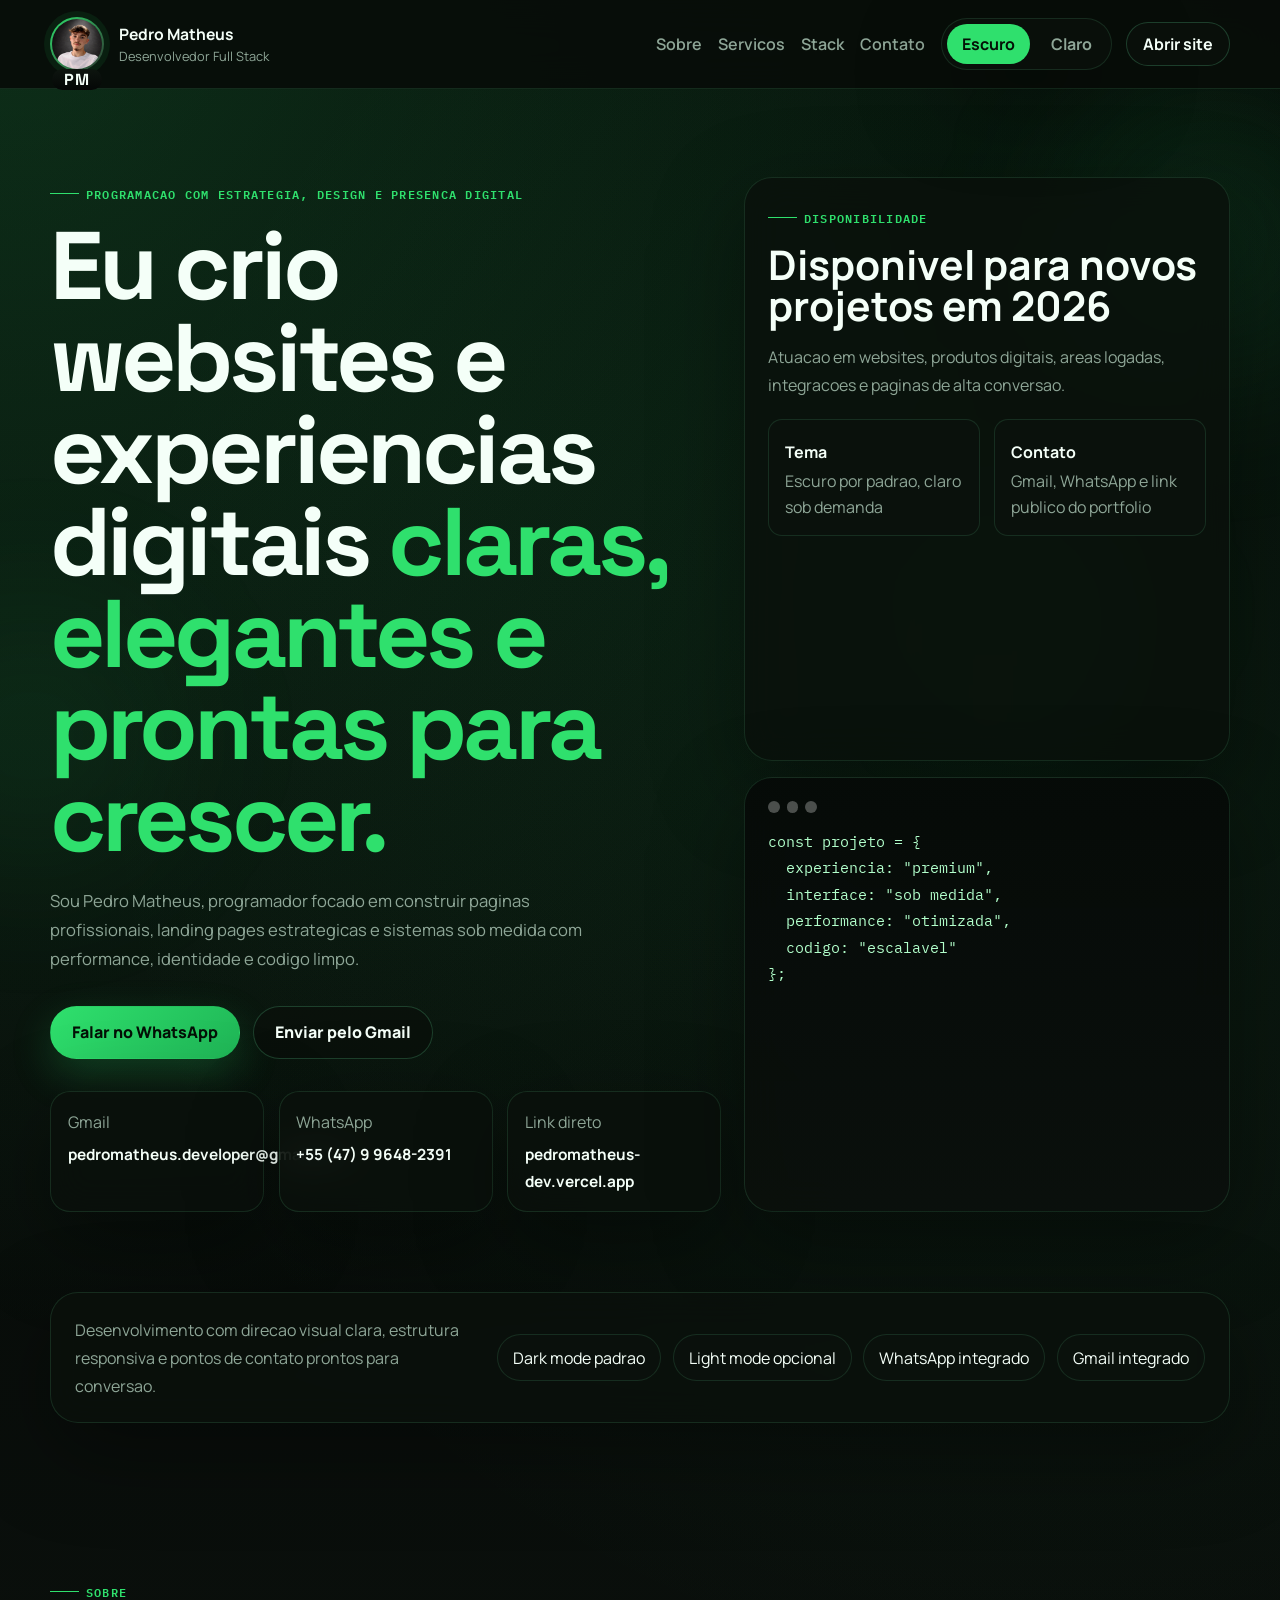
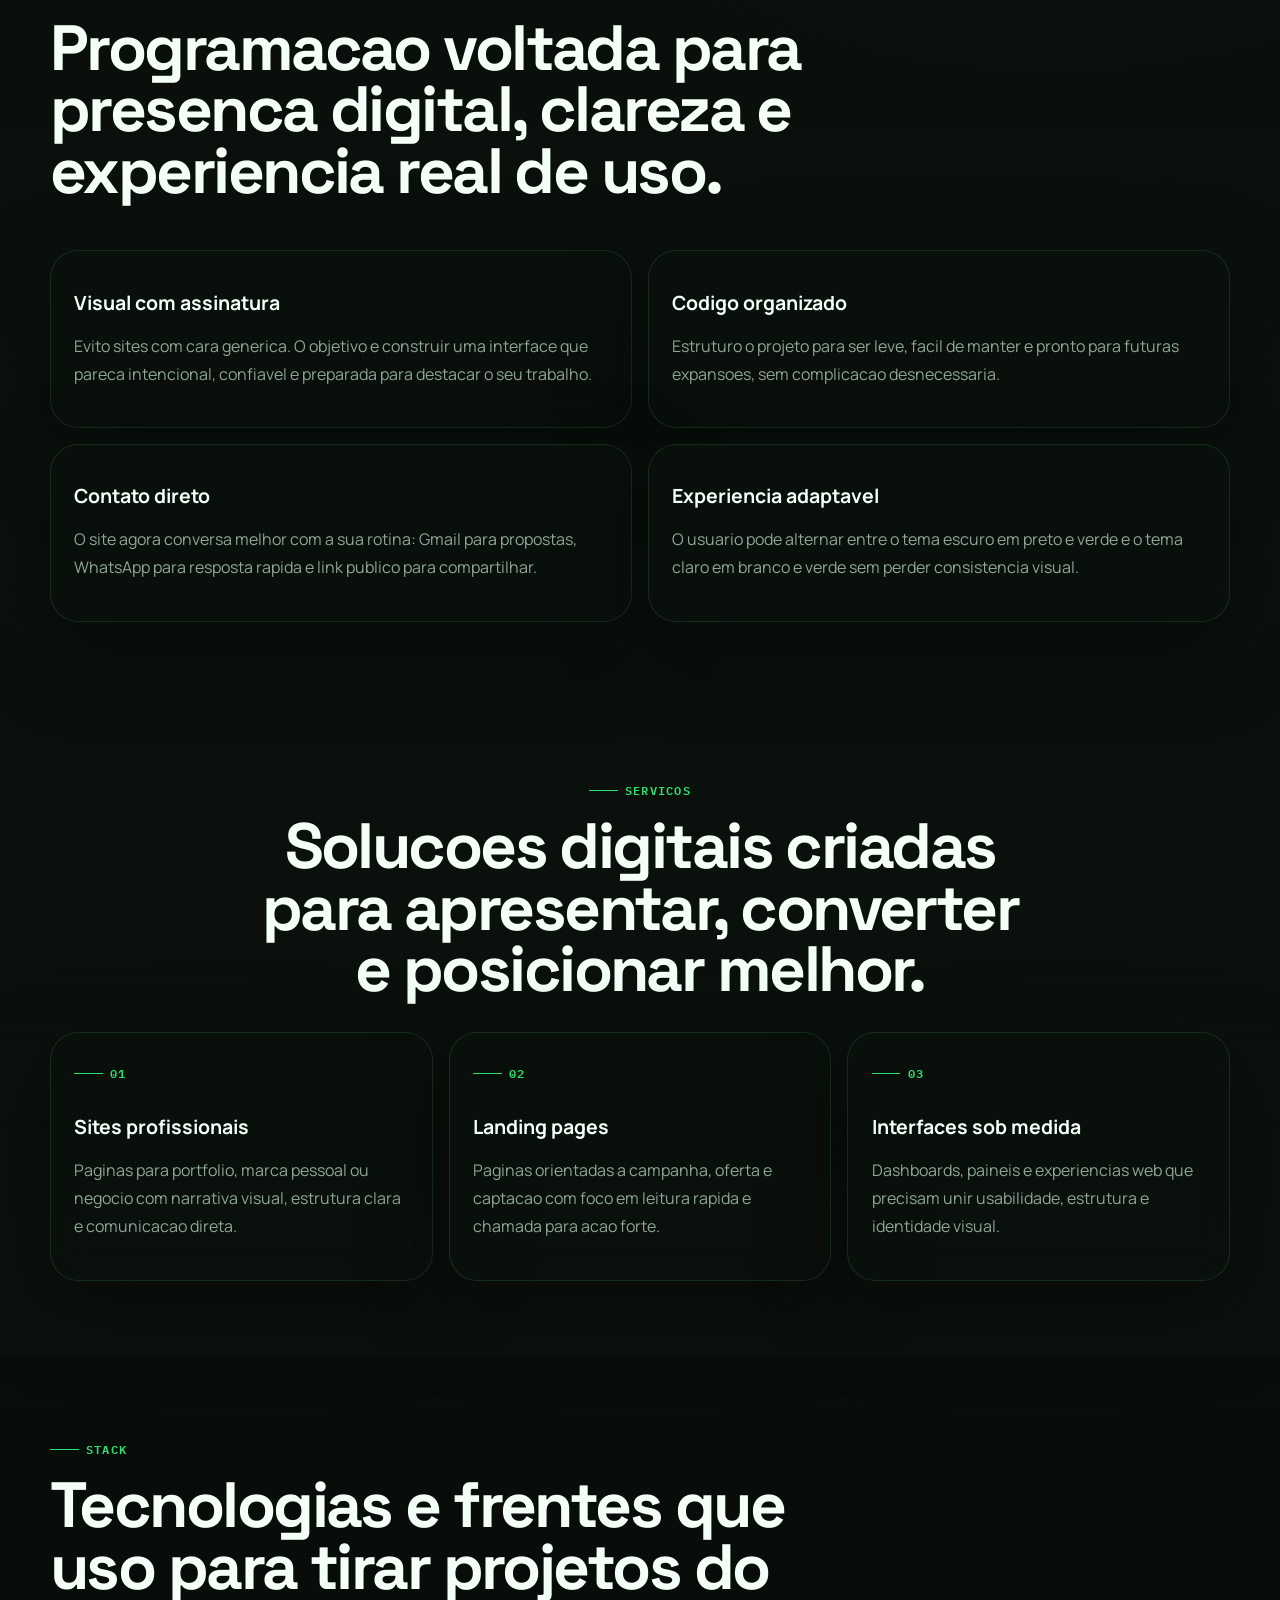
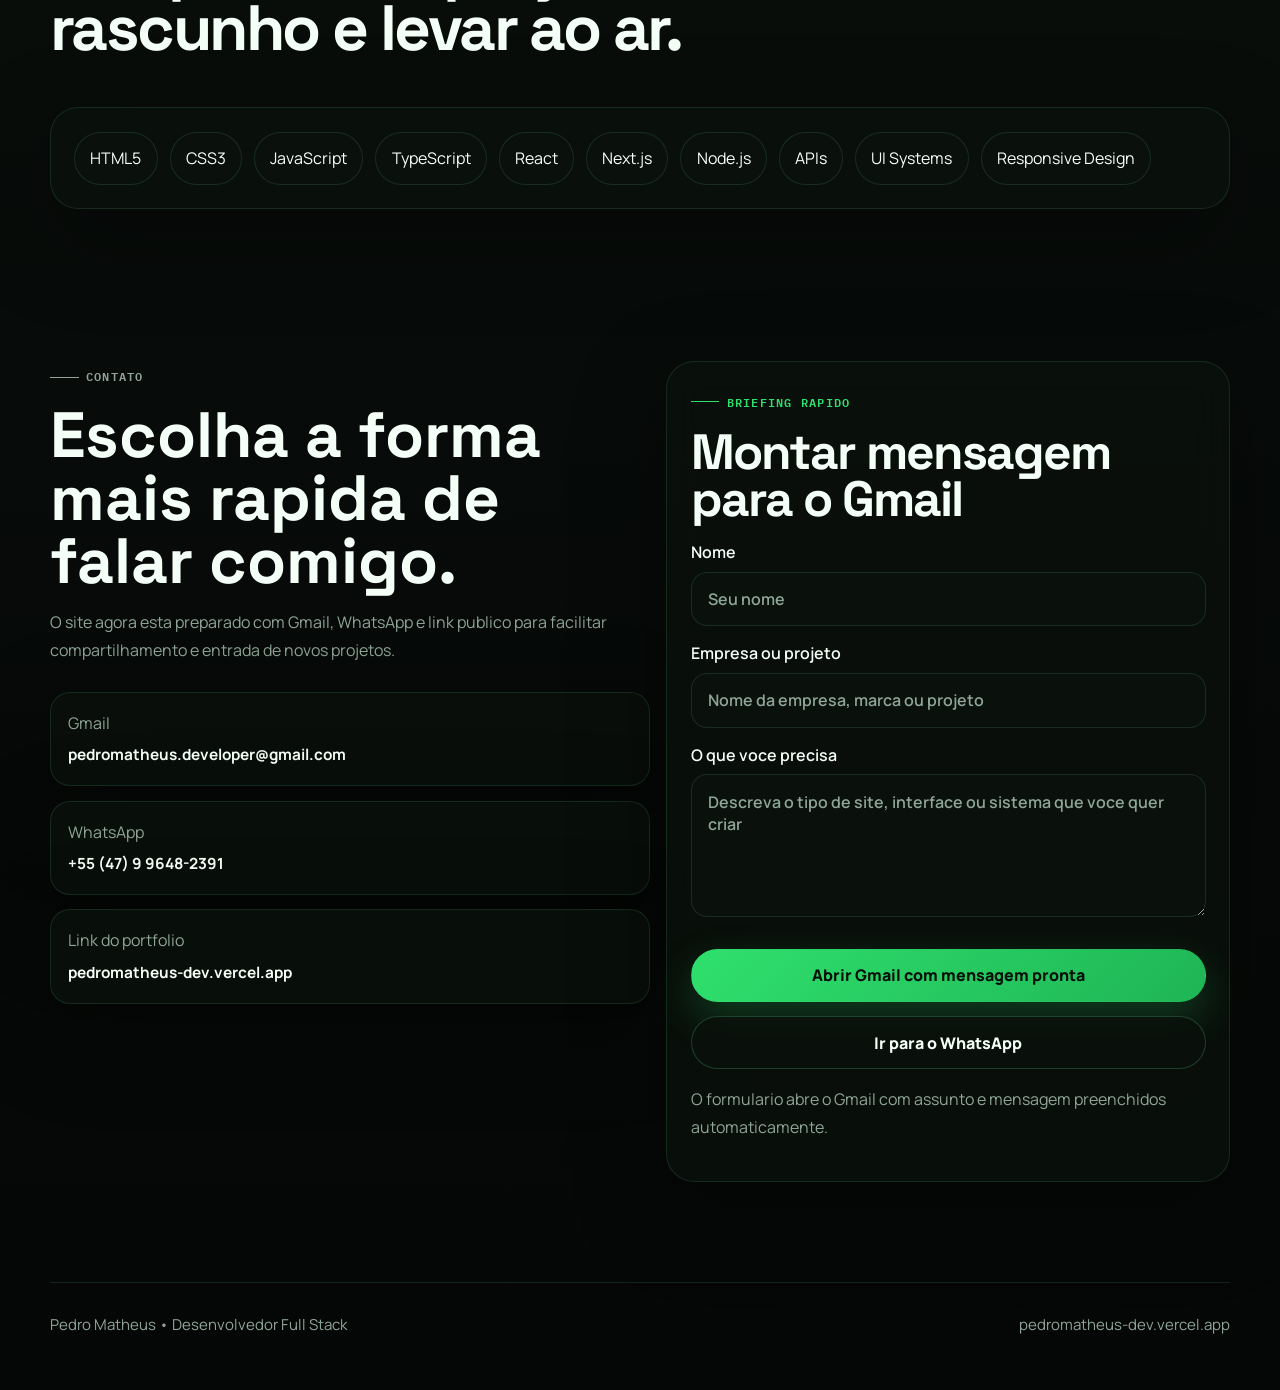
==== commit 969869c1: "Restore hero copy and improve responsiveness" ====
--- a/index.html
+++ b/index.html
@@ -88,15 +88,15 @@
         <section class="section hero">
           <div class="container hero-grid">
             <div class="hero-copy reveal">
-              <p class="eyebrow">Layout forte, codigo limpo e contato direto</p>
+              <p class="eyebrow">Programacao com estrategia, design e presenca digital</p>
               <h1>
-                Eu desenvolvo sites e interfaces com identidade profissional,
-                <span>tema flexivel e presenca digital consistente.</span>
+                Eu crio websites e experiencias digitais
+                <span>claras, elegantes e prontas para crescer.</span>
               </h1>
               <p class="hero-text">
-                Sou <span data-name>Pedro Matheus</span>, desenvolvedor focado em construir
-                experiencias modernas para marcas, profissionais e produtos que precisam parecer
-                confiaveis desde o primeiro clique.
+                Sou <span data-name>Pedro Matheus</span>, programador focado em construir paginas
+                profissionais, landing pages estrategicas e sistemas sob medida com performance,
+                identidade e codigo limpo.
               </p>
 
               <div class="hero-actions">
@@ -144,11 +144,11 @@
 
             <div class="hero-panel reveal">
               <article class="glass-card hero-card">
-                <div class="card-label">Status atual</div>
+                <div class="card-label">Disponibilidade</div>
                 <h2 data-availability>Disponivel para novos projetos</h2>
                 <p>
-                  Sites institucionais, landing pages, interfaces sob medida e experiencias web com
-                  visual preto e verde por padrao, com modo claro opcional.
+                  Atuacao em websites, produtos digitais, areas logadas, integracoes e paginas de
+                  alta conversao.
                 </p>
 
                 <div class="hero-metrics">
@@ -169,11 +169,11 @@
                   <span></span>
                   <span></span>
                 </div>
-                <pre><code>const portfolio = {
-  theme: ["dark", "light"],
-  defaultMode: "dark",
-  palette: ["black", "green"],
-  contact: ["gmail", "whatsapp", "site"]
+                <pre><code>const projeto = {
+  experiencia: "premium",
+  interface: "sob medida",
+  performance: "otimizada",
+  codigo: "escalavel"
 };</code></pre>
               </article>
             </div>
--- a/styles.css
+++ b/styles.css
@@ -219,6 +219,7 @@
   display: flex;
   align-items: center;
   gap: 1rem;
+  min-width: 0;
 }
 
 .site-nav,
@@ -226,11 +227,13 @@
   display: flex;
   align-items: center;
   gap: 1rem;
+  min-width: 0;
 }
 
 .site-nav a {
   color: var(--muted);
   font-weight: 600;
+  white-space: nowrap;
   transition: color 180ms ease;
 }
 
@@ -359,6 +362,7 @@
 .hero h1 {
   max-width: 12ch;
   font-size: clamp(3.25rem, 8vw, 6rem);
+  text-wrap: balance;
 }
 
 .hero h1 span {
@@ -450,6 +454,11 @@
   margin-top: 2rem;
 }
 
+.quick-link,
+.contact-link {
+  min-width: 0;
+}
+
 .glass-card,
 .service-card,
 .info-card,
@@ -782,11 +791,36 @@
   }
 
   .service-grid {
-    grid-template-columns: 1fr;
+    grid-template-columns: repeat(2, minmax(0, 1fr));
   }
 
   .trust-tags {
     justify-content: flex-start;
+  }
+
+  .header-row {
+    min-height: 80px;
+  }
+
+  .header-panel {
+    gap: 0.7rem;
+  }
+
+  .site-nav,
+  .header-tools {
+    gap: 0.7rem;
+  }
+
+  .hero-copy {
+    max-width: 100%;
+  }
+
+  .hero h1 {
+    max-width: 14ch;
+  }
+
+  .quick-links {
+    grid-template-columns: repeat(2, minmax(0, 1fr));
   }
 }
 
@@ -796,6 +830,14 @@
   .hero-metrics {
     grid-template-columns: 1fr;
   }
+
+  .service-grid {
+    grid-template-columns: 1fr;
+  }
+
+  .header-row {
+    padding-block: 0.85rem;
+  }
 }
 
 @media (max-width: 760px) {
@@ -805,6 +847,14 @@
 
   .hero {
     padding-top: 4.25rem;
+  }
+
+  .hero-grid {
+    gap: 1rem;
+  }
+
+  .hero-text {
+    font-size: 1rem;
   }
 
   .menu-toggle {
@@ -863,11 +913,23 @@
 
   .hero h1 {
     max-width: 100%;
+    font-size: clamp(2.7rem, 14vw, 4.2rem);
   }
 
   .button,
   .button-full {
     width: 100%;
+  }
+
+  .quick-link,
+  .contact-link,
+  .contact-card,
+  .service-card,
+  .info-card,
+  .stack-panel,
+  .glass-card {
+    padding-left: 1rem;
+    padding-right: 1rem;
   }
 
   .footer-row {
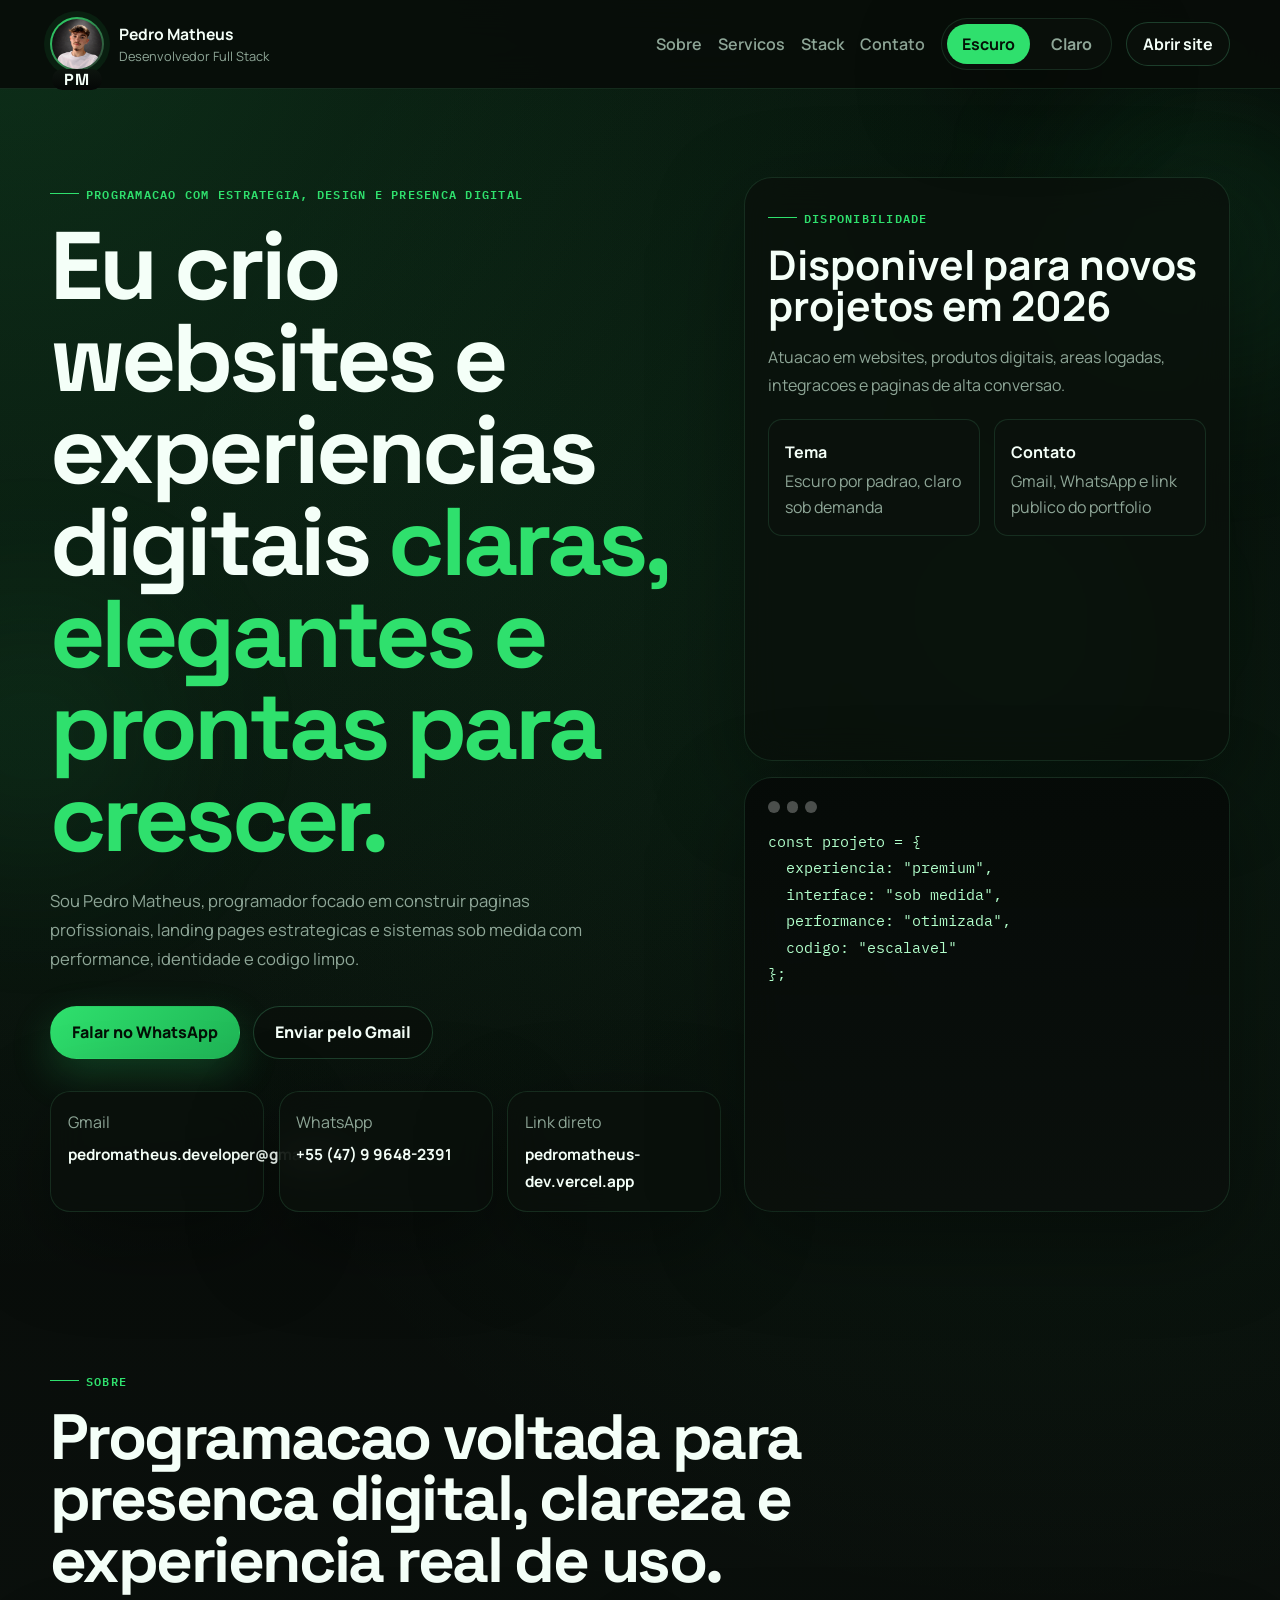
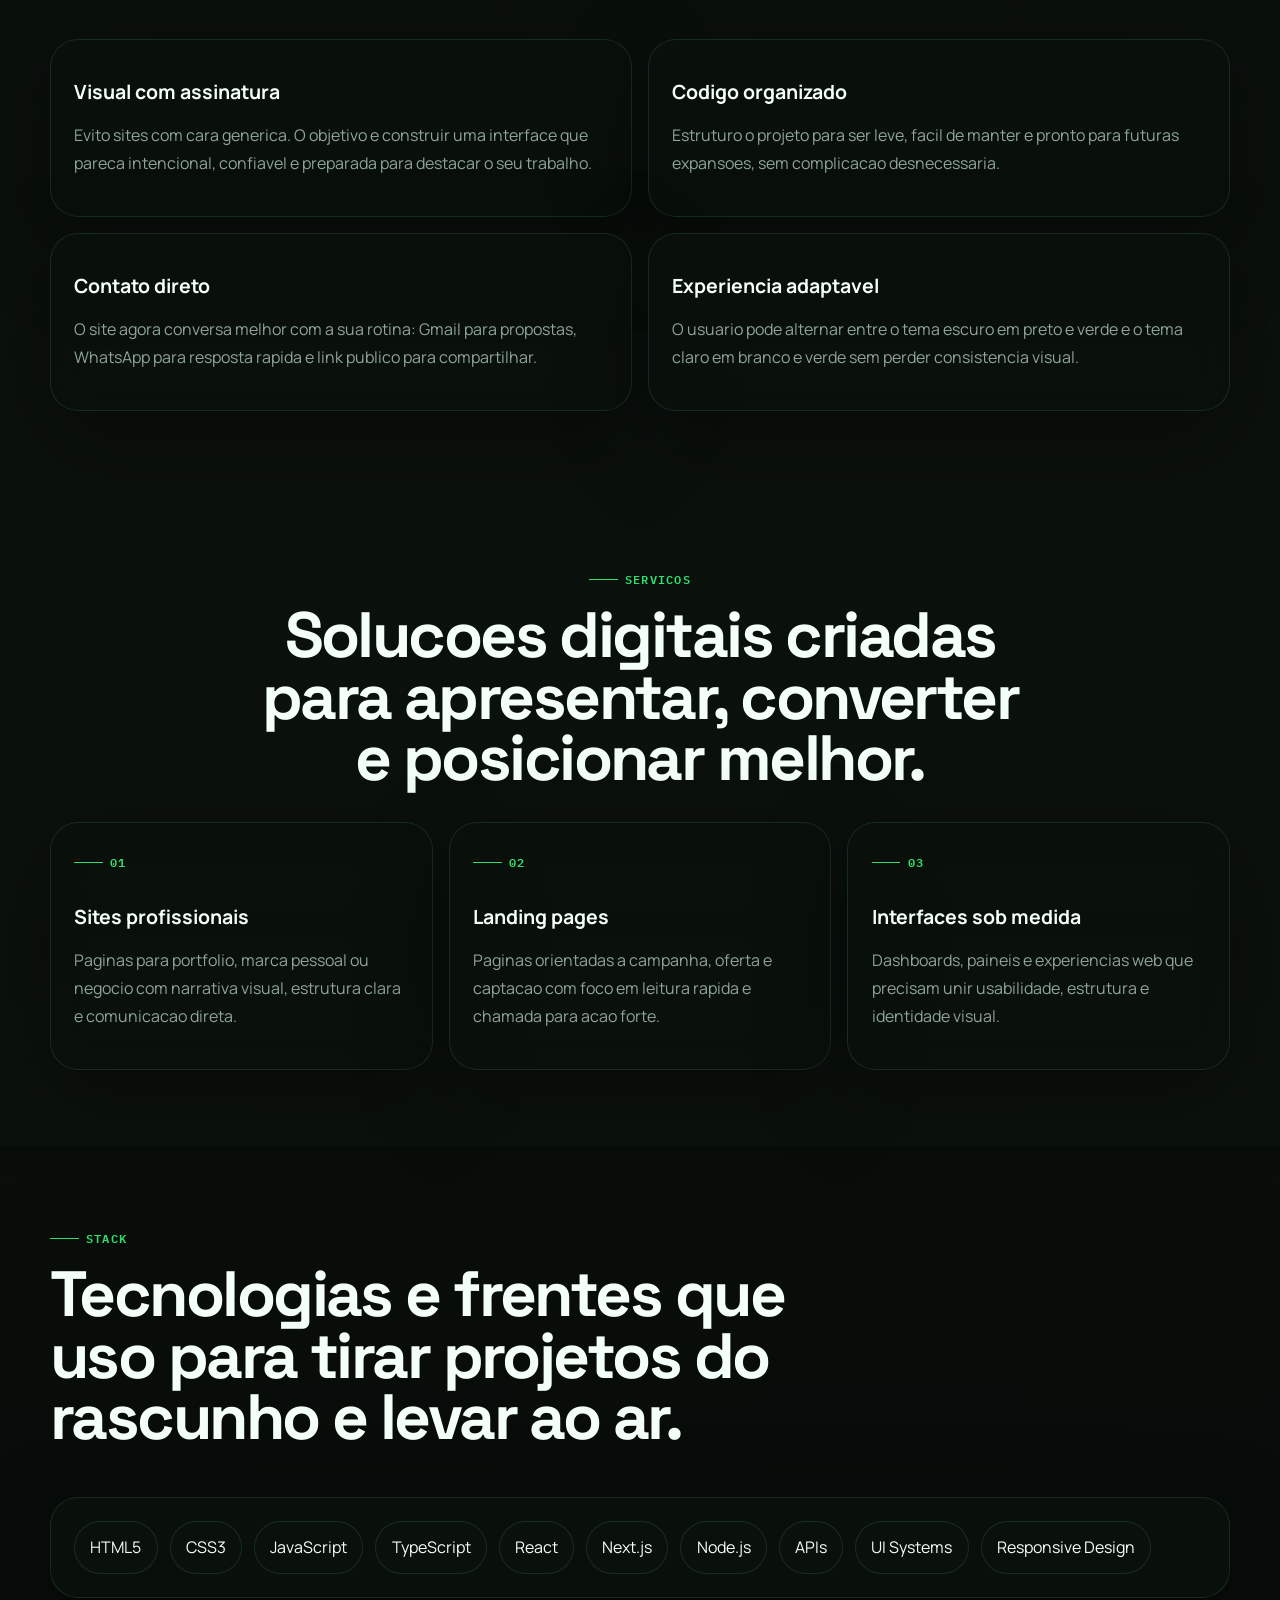
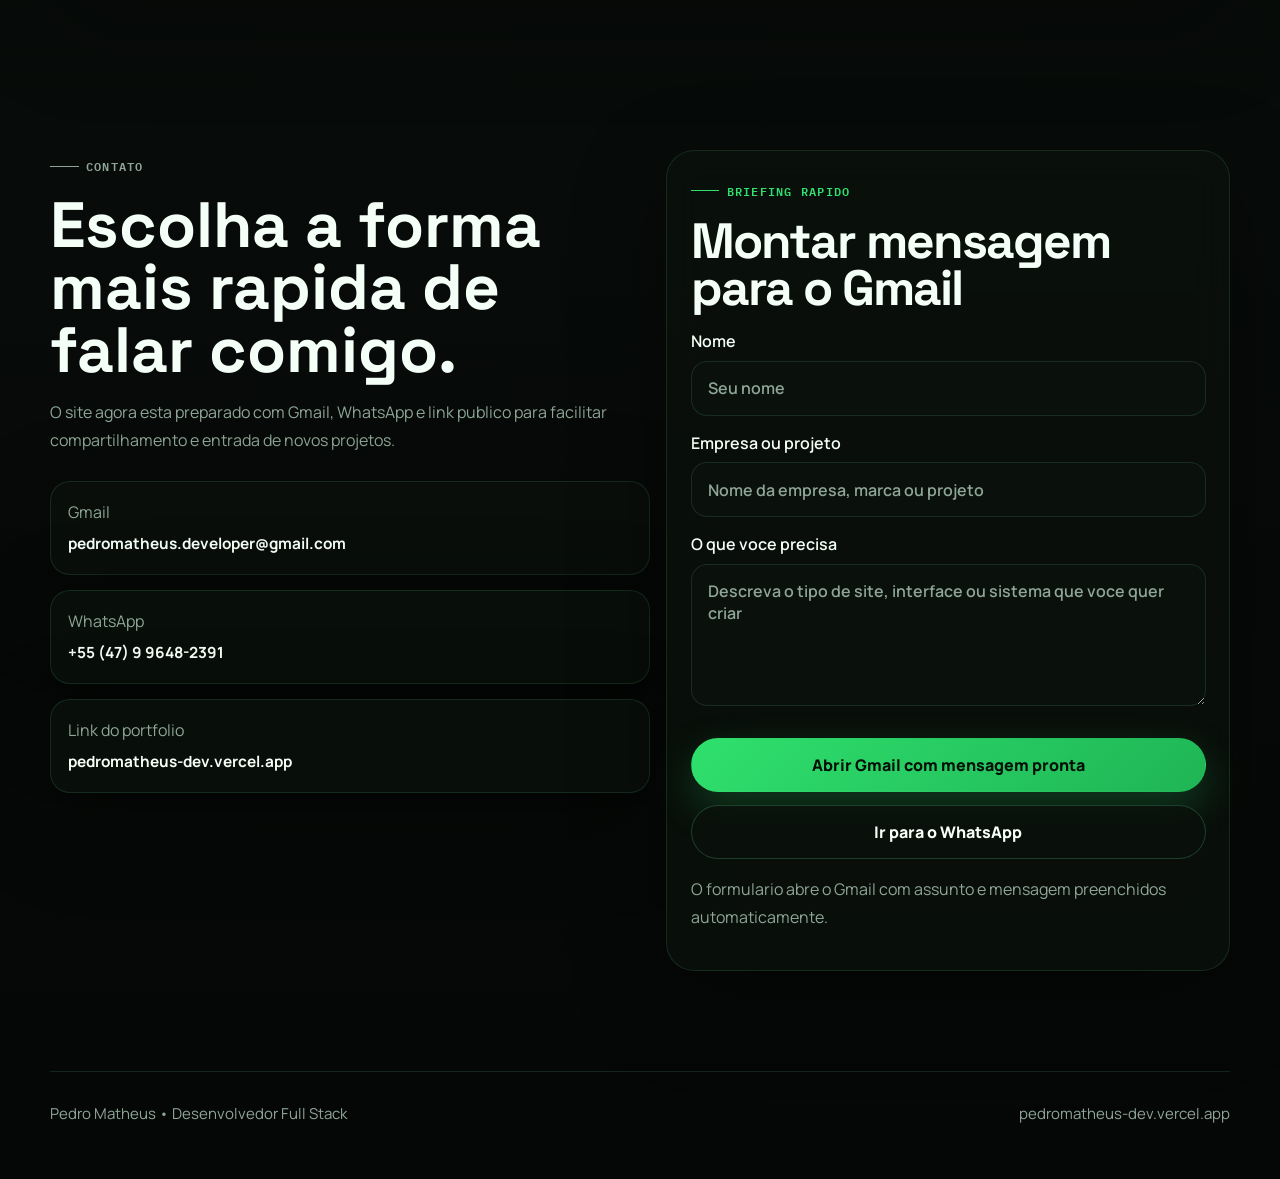
==== commit 7e0af088: "Update index content" ====
--- a/index.html
+++ b/index.html
@@ -180,21 +180,6 @@
           </div>
         </section>
 
-        <section class="section trust-section">
-          <div class="container trust-bar reveal">
-            <p>
-              Desenvolvimento com direcao visual clara, estrutura responsiva e pontos de contato
-              prontos para conversao.
-            </p>
-            <div class="trust-tags">
-              <span>Dark mode padrao</span>
-              <span>Light mode opcional</span>
-              <span>WhatsApp integrado</span>
-              <span>Gmail integrado</span>
-            </div>
-          </div>
-        </section>
-
         <section class="section" id="sobre">
           <div class="container section-grid">
             <div class="section-heading reveal">
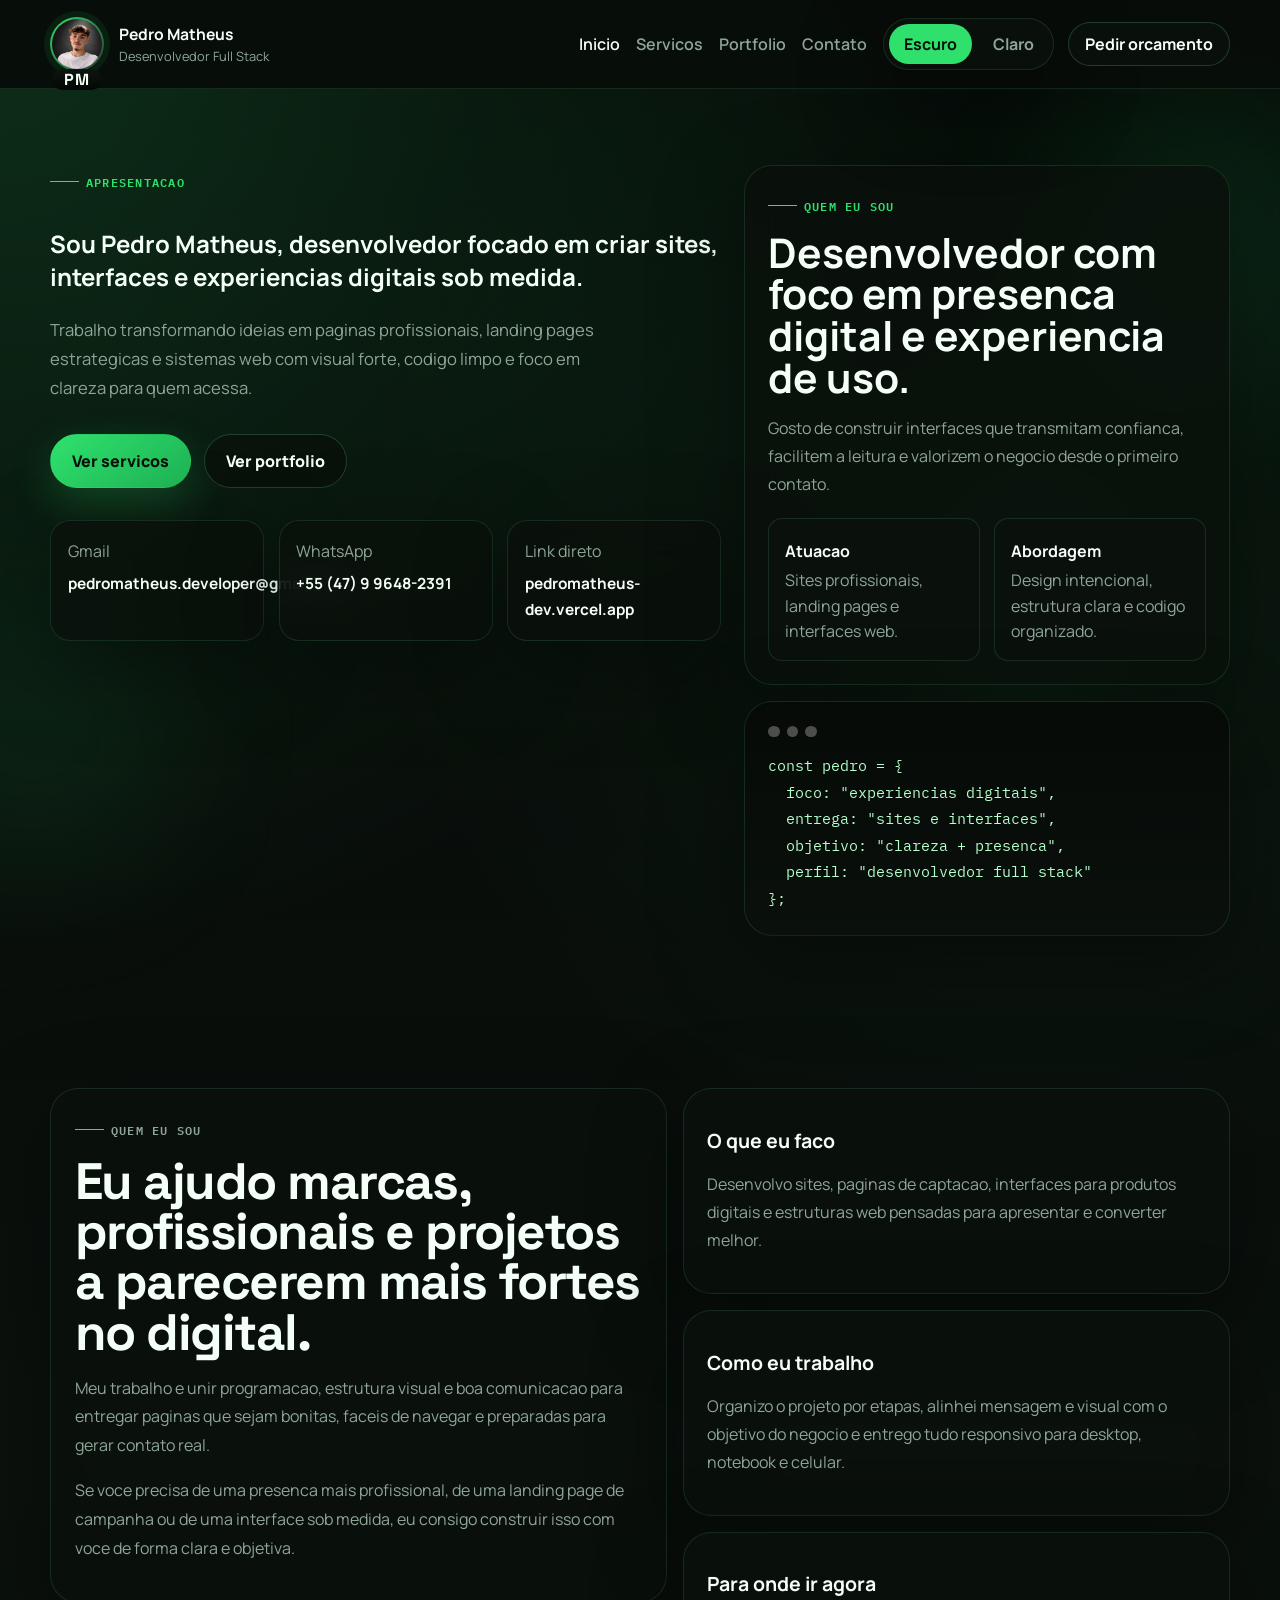
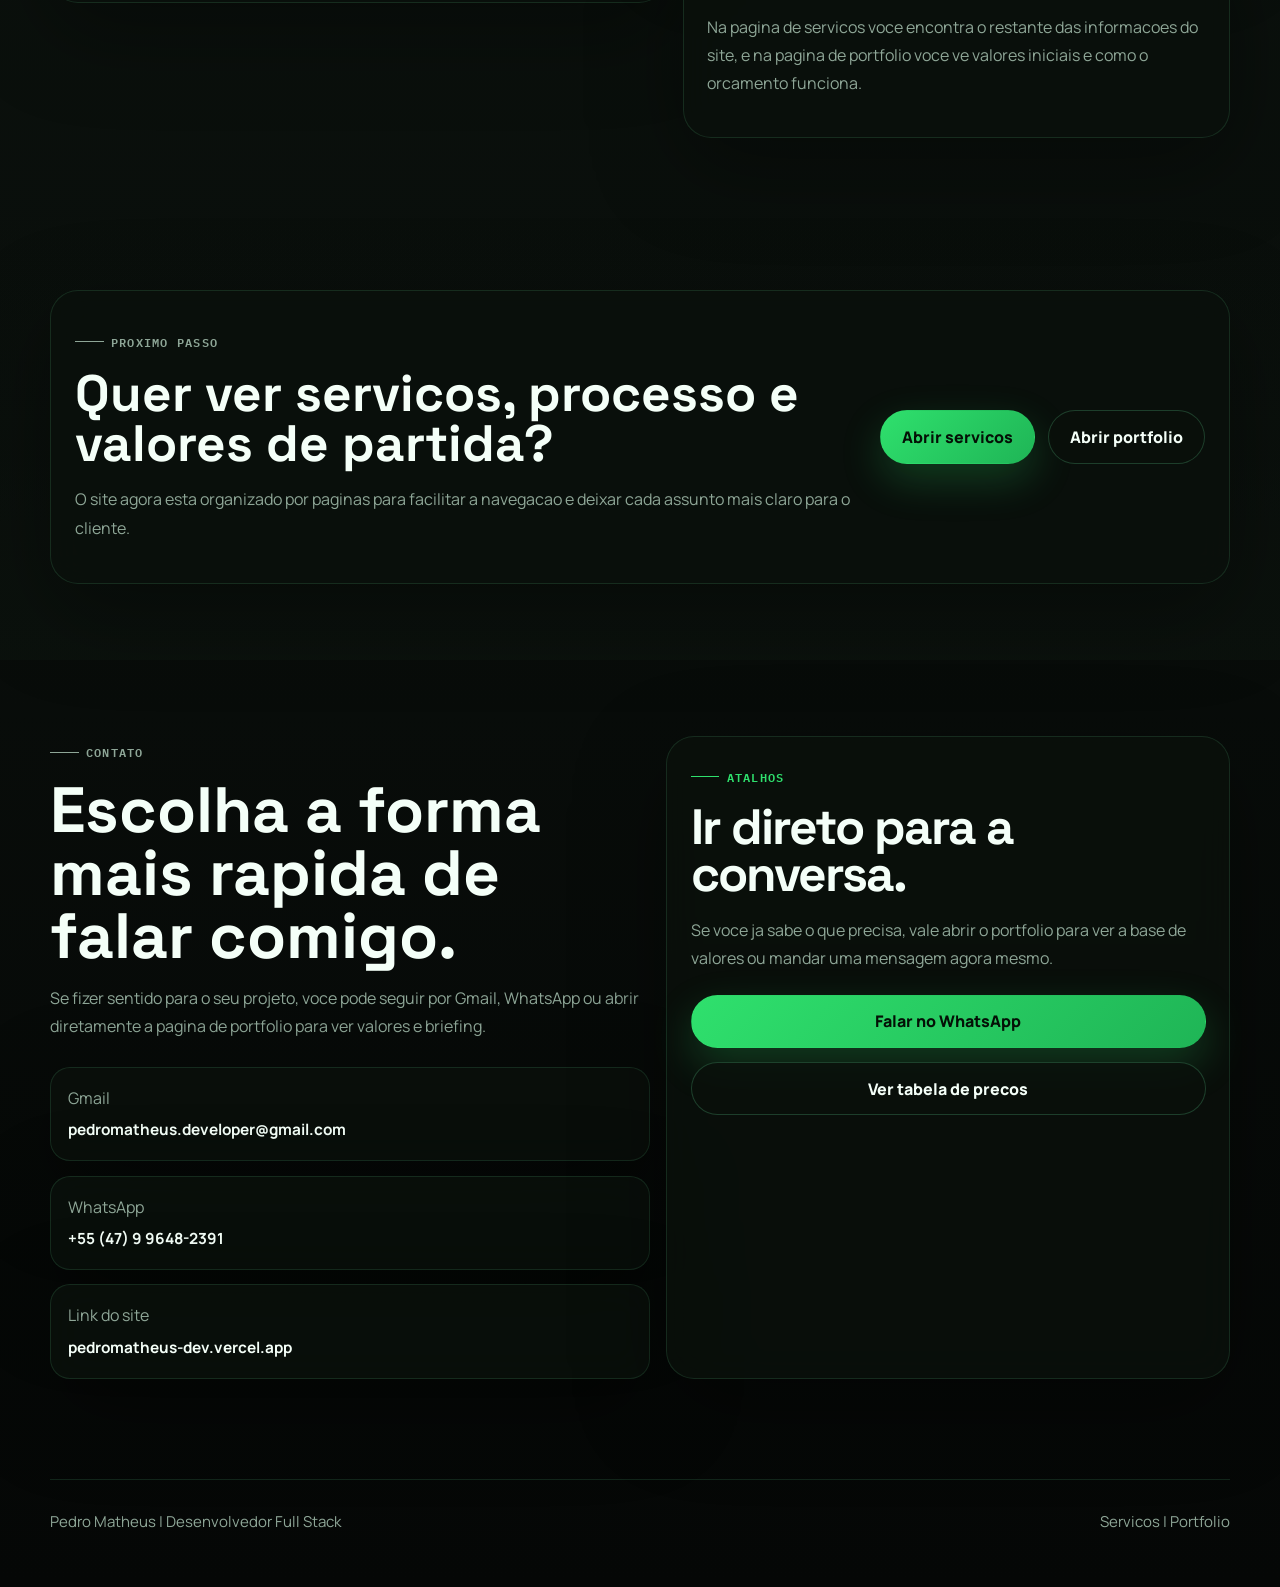
==== commit b2cdc812: "Split site into multiple pages" ====
--- a/index.html
+++ b/index.html
@@ -1,21 +1,24 @@
-<!DOCTYPE html>
+<!doctype html>
 <html lang="pt-BR" data-theme="dark">
   <head>
     <meta charset="UTF-8" />
     <meta name="viewport" content="width=device-width, initial-scale=1.0" />
     <meta
       name="description"
-      content="Portfolio profissional de Pedro Matheus, desenvolvedor focado em websites, interfaces e produtos digitais."
+      content="Conheca Pedro Matheus, desenvolvedor focado em sites, landing pages e experiencias digitais sob medida."
     />
     <meta name="theme-color" content="#050706" />
-    <meta property="og:title" content="Pedro Matheus | Desenvolvedor Full Stack" />
+    <meta
+      property="og:title"
+      content="Pedro Matheus | Desenvolvedor Full Stack"
+    />
     <meta
       property="og:description"
-      content="Desenvolvimento de sites, landing pages e produtos digitais com visual forte, performance e clareza."
+      content="Apresentacao profissional, servicos digitais e contato direto com Pedro Matheus."
     />
     <meta property="og:type" content="website" />
     <meta property="og:url" content="https://pedromatheus-dev.vercel.app" />
-    <title>Pedro Matheus | Desenvolvedor Full Stack</title>
+    <title>Pedro Matheus | Inicio</title>
     <link rel="canonical" href="https://pedromatheus-dev.vercel.app" />
     <link rel="preconnect" href="https://fonts.googleapis.com" />
     <link rel="preconnect" href="https://fonts.gstatic.com" crossorigin />
@@ -26,7 +29,7 @@
     <link rel="icon" type="image/svg+xml" href="favicon.svg" />
     <link rel="stylesheet" href="styles.css" />
   </head>
-  <body>
+  <body data-page="home">
     <div class="page-shell">
       <div class="ambient ambient-one"></div>
       <div class="ambient ambient-two"></div>
@@ -34,7 +37,7 @@
 
       <header class="site-header">
         <div class="container header-row">
-          <a class="brand" href="#inicio" aria-label="Ir para o inicio">
+          <a class="brand" href="index.html" aria-label="Ir para a pagina inicial">
             <span class="avatar-shell">
               <img
                 class="brand-avatar"
@@ -64,64 +67,70 @@
 
           <div class="header-panel" id="header-panel">
             <nav class="site-nav" aria-label="Principal">
-              <a href="#sobre">Sobre</a>
-              <a href="#servicos">Servicos</a>
-              <a href="#stack">Stack</a>
+              <a href="index.html" data-nav-page="home">Inicio</a>
+              <a href="servicos.html" data-nav-page="servicos">Servicos</a>
+              <a href="portfolio.html" data-nav-page="portfolio">Portfolio</a>
               <a href="#contato">Contato</a>
             </nav>
 
             <div class="header-tools">
               <div class="theme-switch" role="group" aria-label="Escolha do tema">
-                <button class="theme-option" type="button" data-set-theme="dark">Escuro</button>
-                <button class="theme-option" type="button" data-set-theme="light">Claro</button>
-              </div>
-
-              <a class="header-cta" data-site-link href="https://pedromatheus-dev.vercel.app">
-                Abrir site
+                <button
+                  class="theme-option"
+                  type="button"
+                  data-set-theme="dark"
+                >
+                  Escuro
+                </button>
+                <button
+                  class="theme-option"
+                  type="button"
+                  data-set-theme="light"
+                >
+                  Claro
+                </button>
+              </div>
+
+              <a class="header-cta" href="portfolio.html#orcamento">
+                Pedir orcamento
               </a>
             </div>
           </div>
         </div>
       </header>
 
-      <main id="inicio">
-        <section class="section hero">
+      <main>
+        <section class="section page-hero home-hero">
           <div class="container hero-grid">
             <div class="hero-copy reveal">
-              <p class="eyebrow">Programacao com estrategia, design e presenca digital</p>
+              <p class="eyebrow">Apresentacao</p>
               <h1>
-                Eu crio websites e experiencias digitais
-                <span>claras, elegantes e prontas para crescer.</span>
+                Sou Pedro Matheus, desenvolvedor focado em criar
+                <span>sites, interfaces e experiencias digitais sob medida.</span>
               </h1>
               <p class="hero-text">
-                Sou <span data-name>Pedro Matheus</span>, programador focado em construir paginas
-                profissionais, landing pages estrategicas e sistemas sob medida com performance,
-                identidade e codigo limpo.
+                Trabalho transformando ideias em paginas profissionais, landing
+                pages estrategicas e sistemas web com visual forte, codigo limpo
+                e foco em clareza para quem acessa.
               </p>
 
               <div class="hero-actions">
-                <a
-                  class="button button-primary"
-                  data-whatsapp-link
-                  href="https://wa.me/5547996482391"
-                  target="_blank"
-                  rel="noreferrer"
-                >
-                  Falar no WhatsApp
-                </a>
-                <a
-                  class="button button-secondary"
+                <a class="button button-primary" href="servicos.html">
+                  Ver servicos
+                </a>
+                <a class="button button-secondary" href="portfolio.html">
+                  Ver portfolio
+                </a>
+              </div>
+
+              <div class="quick-links">
+                <a
+                  class="quick-link"
                   data-gmail-link
-                  href="https://mail.google.com/mail/?view=cm&fs=1&to=pedromatheus.developer@gmail.com"
-                  target="_blank"
-                  rel="noreferrer"
-                >
-                  Enviar pelo Gmail
-                </a>
-              </div>
-
-              <div class="quick-links">
-                <a class="quick-link" data-gmail-link href="#">
+                  href="#"
+                  target="_blank"
+                  rel="noreferrer"
+                >
                   <span>Gmail</span>
                   <strong data-email>pedromatheus.developer@gmail.com</strong>
                 </a>
@@ -135,7 +144,13 @@
                   <span>WhatsApp</span>
                   <strong data-whatsapp-display>+55 (47) 9 9648-2391</strong>
                 </a>
-                <a class="quick-link" data-site-link href="#" target="_blank" rel="noreferrer">
+                <a
+                  class="quick-link"
+                  data-site-link
+                  href="#"
+                  target="_blank"
+                  rel="noreferrer"
+                >
                   <span>Link direto</span>
                   <strong data-site-label>pedromatheus-dev.vercel.app</strong>
                 </a>
@@ -144,21 +159,21 @@
 
             <div class="hero-panel reveal">
               <article class="glass-card hero-card">
-                <div class="card-label">Disponibilidade</div>
-                <h2 data-availability>Disponivel para novos projetos</h2>
+                <div class="card-label">Quem eu sou</div>
+                <h2>Desenvolvedor com foco em presenca digital e experiencia de uso.</h2>
                 <p>
-                  Atuacao em websites, produtos digitais, areas logadas, integracoes e paginas de
-                  alta conversao.
+                  Gosto de construir interfaces que transmitam confianca, facilitem
+                  a leitura e valorizem o negocio desde o primeiro contato.
                 </p>
 
                 <div class="hero-metrics">
                   <div>
-                    <strong>Tema</strong>
-                    <span>Escuro por padrao, claro sob demanda</span>
+                    <strong>Atuacao</strong>
+                    <span>Sites profissionais, landing pages e interfaces web.</span>
                   </div>
                   <div>
-                    <strong>Contato</strong>
-                    <span>Gmail, WhatsApp e link publico do portfolio</span>
+                    <strong>Abordagem</strong>
+                    <span>Design intencional, estrutura clara e codigo organizado.</span>
                   </div>
                 </div>
               </article>
@@ -169,130 +184,88 @@
                   <span></span>
                   <span></span>
                 </div>
-                <pre><code>const projeto = {
-  experiencia: "premium",
-  interface: "sob medida",
-  performance: "otimizada",
-  codigo: "escalavel"
+                <pre><code>const pedro = {
+  foco: "experiencias digitais",
+  entrega: "sites e interfaces",
+  objetivo: "clareza + presenca",
+  perfil: "desenvolvedor full stack"
 };</code></pre>
               </article>
             </div>
           </div>
         </section>
 
-        <section class="section" id="sobre">
-          <div class="container section-grid">
-            <div class="section-heading reveal">
-              <p class="eyebrow">Sobre</p>
-              <h2>Programacao voltada para presenca digital, clareza e experiencia real de uso.</h2>
-            </div>
-
-            <div class="about-grid">
+        <section class="section">
+          <div class="container intro-grid">
+            <article class="glass-card story-card reveal">
+              <p class="eyebrow">Quem eu sou</p>
+              <h2>Eu ajudo marcas, profissionais e projetos a parecerem mais fortes no digital.</h2>
+              <p>
+                Meu trabalho e unir programacao, estrutura visual e boa comunicacao para
+                entregar paginas que sejam bonitas, faceis de navegar e preparadas para gerar
+                contato real.
+              </p>
+              <p>
+                Se voce precisa de uma presenca mais profissional, de uma landing page de campanha
+                ou de uma interface sob medida, eu consigo construir isso com voce de forma clara
+                e objetiva.
+              </p>
+            </article>
+
+            <div class="capability-grid">
               <article class="info-card reveal">
-                <h3>Visual com assinatura</h3>
+                <h3>O que eu faco</h3>
                 <p>
-                  Evito sites com cara generica. O objetivo e construir uma interface que pareca
-                  intencional, confiavel e preparada para destacar o seu trabalho.
+                  Desenvolvo sites, paginas de captacao, interfaces para produtos digitais e
+                  estruturas web pensadas para apresentar e converter melhor.
                 </p>
               </article>
 
               <article class="info-card reveal">
-                <h3>Codigo organizado</h3>
+                <h3>Como eu trabalho</h3>
                 <p>
-                  Estruturo o projeto para ser leve, facil de manter e pronto para futuras
-                  expansoes, sem complicacao desnecessaria.
+                  Organizo o projeto por etapas, alinhei mensagem e visual com o objetivo do
+                  negocio e entrego tudo responsivo para desktop, notebook e celular.
                 </p>
               </article>
 
               <article class="info-card reveal">
-                <h3>Contato direto</h3>
+                <h3>Para onde ir agora</h3>
                 <p>
-                  O site agora conversa melhor com a sua rotina: Gmail para propostas, WhatsApp para
-                  resposta rapida e link publico para compartilhar.
+                  Na pagina de servicos voce encontra o restante das informacoes do site, e na
+                  pagina de portfolio voce ve valores iniciais e como o orcamento funciona.
                 </p>
               </article>
-
-              <article class="info-card reveal">
-                <h3>Experiencia adaptavel</h3>
-                <p>
-                  O usuario pode alternar entre o tema escuro em preto e verde e o tema claro em
-                  branco e verde sem perder consistencia visual.
-                </p>
-              </article>
             </div>
           </div>
         </section>
 
-        <section class="section section-soft" id="servicos">
-          <div class="container">
-            <div class="section-heading centered reveal">
-              <p class="eyebrow">Servicos</p>
-              <h2>Solucoes digitais criadas para apresentar, converter e posicionar melhor.</h2>
-            </div>
-
-            <div class="service-grid">
-              <article class="service-card reveal">
-                <div class="card-label">01</div>
-                <h3>Sites profissionais</h3>
-                <p>
-                  Paginas para portfolio, marca pessoal ou negocio com narrativa visual, estrutura
-                  clara e comunicacao direta.
-                </p>
-              </article>
-
-              <article class="service-card reveal">
-                <div class="card-label">02</div>
-                <h3>Landing pages</h3>
-                <p>
-                  Paginas orientadas a campanha, oferta e captacao com foco em leitura rapida e
-                  chamada para acao forte.
-                </p>
-              </article>
-
-              <article class="service-card reveal">
-                <div class="card-label">03</div>
-                <h3>Interfaces sob medida</h3>
-                <p>
-                  Dashboards, paineis e experiencias web que precisam unir usabilidade, estrutura e
-                  identidade visual.
-                </p>
-              </article>
+        <section class="section section-soft">
+          <div class="container cta-band reveal">
+            <div>
+              <p class="eyebrow">Proximo passo</p>
+              <h2>Quer ver servicos, processo e valores de partida?</h2>
+              <p>
+                O site agora esta organizado por paginas para facilitar a navegacao e deixar cada
+                assunto mais claro para o cliente.
+              </p>
+            </div>
+
+            <div class="cta-band__actions">
+              <a class="button button-primary" href="servicos.html">Abrir servicos</a>
+              <a class="button button-secondary" href="portfolio.html">Abrir portfolio</a>
             </div>
           </div>
         </section>
 
-        <section class="section" id="stack">
-          <div class="container stack-layout">
-            <div class="section-heading reveal">
-              <p class="eyebrow">Stack</p>
-              <h2>Tecnologias e frentes que uso para tirar projetos do rascunho e levar ao ar.</h2>
-            </div>
-
-            <div class="stack-panel reveal">
-              <div class="stack-chips">
-                <span>HTML5</span>
-                <span>CSS3</span>
-                <span>JavaScript</span>
-                <span>TypeScript</span>
-                <span>React</span>
-                <span>Next.js</span>
-                <span>Node.js</span>
-                <span>APIs</span>
-                <span>UI Systems</span>
-                <span>Responsive Design</span>
-              </div>
-            </div>
-          </div>
-        </section>
-
         <section class="section" id="contato">
-          <div class="container contact-layout">
+          <div class="container contact-layout contact-layout-compact">
             <div class="contact-copy reveal">
               <p class="eyebrow">Contato</p>
               <h2>Escolha a forma mais rapida de falar comigo.</h2>
               <p>
-                O site agora esta preparado com Gmail, WhatsApp e link publico para facilitar
-                compartilhamento e entrada de novos projetos.
+                Se fizer sentido para o seu projeto, voce pode seguir por Gmail, WhatsApp ou abrir
+                diretamente a pagina de portfolio para ver valores e briefing.
               </p>
 
               <div class="contact-links">
@@ -325,52 +298,38 @@
                   target="_blank"
                   rel="noreferrer"
                 >
-                  <span>Link do portfolio</span>
+                  <span>Link do site</span>
                   <strong data-site-label>pedromatheus-dev.vercel.app</strong>
                 </a>
               </div>
             </div>
 
-            <form class="contact-card reveal" id="contact-form">
-              <div class="card-label">Briefing rapido</div>
-              <h3>Montar mensagem para o Gmail</h3>
-              <label>
-                Nome
-                <input type="text" name="name" placeholder="Seu nome" required />
-              </label>
-              <label>
-                Empresa ou projeto
-                <input type="text" name="company" placeholder="Nome da empresa, marca ou projeto" />
-              </label>
-              <label>
-                O que voce precisa
-                <textarea
-                  name="message"
-                  rows="5"
-                  placeholder="Descreva o tipo de site, interface ou sistema que voce quer criar"
-                  required
-                ></textarea>
-              </label>
+            <div class="contact-card contact-card--compact reveal">
+              <div class="card-label">Atalhos</div>
+              <h3>Ir direto para a conversa.</h3>
+              <p class="form-hint">
+                Se voce ja sabe o que precisa, vale abrir o portfolio para ver a base de valores ou
+                mandar uma mensagem agora mesmo.
+              </p>
 
               <div class="form-actions">
-                <button class="button button-primary button-full" type="submit">
-                  Abrir Gmail com mensagem pronta
-                </button>
+                <a
+                  class="button button-primary button-full"
+                  data-whatsapp-link
+                  href="#"
+                  target="_blank"
+                  rel="noreferrer"
+                >
+                  Falar no WhatsApp
+                </a>
                 <a
                   class="button button-secondary button-full"
-                  data-whatsapp-link
-                  href="#"
-                  target="_blank"
-                  rel="noreferrer"
-                >
-                  Ir para o WhatsApp
-                </a>
-              </div>
-
-              <p class="form-hint" id="form-feedback">
-                O formulario abre o Gmail com assunto e mensagem preenchidos automaticamente.
-              </p>
-            </form>
+                  href="portfolio.html#orcamento"
+                >
+                  Ver tabela de precos
+                </a>
+              </div>
+            </div>
           </div>
         </section>
       </main>
@@ -378,10 +337,12 @@
       <footer class="site-footer">
         <div class="container footer-row">
           <p>
-            <span data-name>Pedro Matheus</span> • <span data-role>Desenvolvedor Full Stack</span>
+            <span data-name>Pedro Matheus</span> |
+            <span data-role>Desenvolvedor Full Stack</span>
           </p>
           <p>
-            <a data-site-link href="https://pedromatheus-dev.vercel.app">pedromatheus-dev.vercel.app</a>
+            <a href="servicos.html">Servicos</a> |
+            <a href="portfolio.html">Portfolio</a>
           </p>
         </div>
       </footer>
--- a/styles.css
+++ b/styles.css
@@ -242,6 +242,11 @@
   color: var(--text);
 }
 
+.site-nav a.is-current,
+.site-nav a[aria-current="page"] {
+  color: var(--text);
+}
+
 .header-tools {
   gap: 0.85rem;
 }
@@ -320,6 +325,10 @@
   padding-top: 5.5rem;
 }
 
+.page-hero {
+  padding-top: 4.75rem;
+}
+
 .hero-grid {
   display: grid;
   grid-template-columns: minmax(0, 1.16fr) minmax(320px, 0.84fr);
@@ -363,6 +372,22 @@
   max-width: 12ch;
   font-size: clamp(3.25rem, 8vw, 6rem);
   text-wrap: balance;
+}
+
+.page-title,
+.story-card h2,
+.budget-note h3,
+.price-card h3,
+.page-side-card h3 {
+  margin: 0;
+  font-family: "Space Grotesk", sans-serif;
+  font-weight: 700;
+  line-height: 0.98;
+  letter-spacing: -0.03em;
+}
+
+.page-title {
+  font-size: clamp(2.6rem, 6vw, 4.8rem);
 }
 
 .hero h1 span {
@@ -400,6 +425,13 @@
   max-width: 58ch;
   margin: 1.35rem 0 0;
   font-size: 1.04rem;
+}
+
+.page-text {
+  max-width: 58ch;
+  margin-top: 1.2rem;
+  color: var(--muted);
+  line-height: 1.8;
 }
 
 .hero-actions,
@@ -546,6 +578,204 @@
   padding: 1.45rem;
 }
 
+.page-grid,
+.intro-grid,
+.process-grid,
+.budget-grid {
+  display: grid;
+  gap: 1rem;
+}
+
+.page-grid,
+.intro-grid {
+  grid-template-columns: minmax(0, 1.06fr) minmax(280px, 0.94fr);
+  align-items: start;
+}
+
+.story-card {
+  padding: 1.5rem;
+}
+
+.story-card h2 {
+  font-size: clamp(2rem, 4vw, 3.4rem);
+  margin-bottom: 1rem;
+}
+
+.story-card p,
+.page-side-card p,
+.budget-note p {
+  color: var(--muted);
+  line-height: 1.8;
+}
+
+.story-card p + p,
+.page-side-card p + p,
+.budget-note p + p {
+  margin-top: 0.9rem;
+}
+
+.page-side-card {
+  padding: 1.4rem;
+  border-radius: var(--radius-lg);
+}
+
+.capability-grid,
+.pricing-grid {
+  display: grid;
+  gap: 1rem;
+}
+
+.process-grid,
+.budget-grid {
+  grid-template-columns: repeat(4, minmax(0, 1fr));
+}
+
+.process-step,
+.price-card,
+.budget-note {
+  padding: 1.45rem;
+  border: 1px solid var(--line);
+  border-radius: var(--radius-lg);
+  background: var(--surface);
+  box-shadow: var(--shadow);
+  backdrop-filter: blur(18px);
+}
+
+.process-step {
+  transition:
+    transform 200ms ease,
+    border-color 200ms ease,
+    box-shadow 200ms ease;
+}
+
+.process-step:hover,
+.price-card:hover {
+  transform: translateY(-4px);
+  border-color: var(--line-strong);
+}
+
+.process-step span {
+  display: inline-grid;
+  place-items: center;
+  width: 2.6rem;
+  height: 2.6rem;
+  margin-bottom: 1rem;
+  border-radius: 16px;
+  background: linear-gradient(135deg, var(--primary), var(--primary-strong));
+  color: #041006;
+  font-family: "IBM Plex Mono", monospace;
+  font-weight: 700;
+}
+
+.process-step h3,
+.price-card h3,
+.budget-note h3 {
+  margin-bottom: 0.75rem;
+  font-size: 1.3rem;
+}
+
+.process-step p,
+.price-card p {
+  color: var(--muted);
+  line-height: 1.75;
+}
+
+.pricing-grid {
+  grid-template-columns: repeat(3, minmax(0, 1fr));
+  margin-bottom: 1.2rem;
+}
+
+.price-card ul {
+  margin: 1rem 0 0;
+  padding-left: 1.2rem;
+  color: var(--muted);
+  line-height: 1.7;
+}
+
+.table-wrap {
+  overflow-x: auto;
+  border: 1px solid var(--line);
+  border-radius: var(--radius-lg);
+  background: var(--surface);
+  box-shadow: var(--shadow);
+  backdrop-filter: blur(18px);
+}
+
+.price-table {
+  width: 100%;
+  min-width: 720px;
+  border-collapse: collapse;
+}
+
+.price-table th,
+.price-table td {
+  padding: 1rem 1.1rem;
+  border-bottom: 1px solid var(--line);
+  text-align: left;
+  vertical-align: top;
+}
+
+.price-table th {
+  font-family: "IBM Plex Mono", monospace;
+  font-size: 0.8rem;
+  letter-spacing: 0.08em;
+  text-transform: uppercase;
+  color: var(--primary);
+}
+
+.price-table td {
+  color: var(--muted);
+  line-height: 1.7;
+}
+
+.price-table tbody tr:last-child td {
+  border-bottom: 0;
+}
+
+.budget-note {
+  margin-top: 1rem;
+}
+
+.cta-band {
+  display: grid;
+  grid-template-columns: minmax(0, 1fr) auto;
+  gap: 1rem;
+  align-items: center;
+  padding: 1.5rem;
+  border: 1px solid var(--line);
+  border-radius: var(--radius-lg);
+  background: var(--surface);
+  box-shadow: var(--shadow);
+  backdrop-filter: blur(18px);
+}
+
+.cta-band h2 {
+  margin: 0;
+  font-family: "Space Grotesk", sans-serif;
+  font-size: clamp(2rem, 4vw, 3.6rem);
+  line-height: 0.98;
+}
+
+.cta-band p {
+  margin-top: 1rem;
+  color: var(--muted);
+  line-height: 1.8;
+}
+
+.cta-band__actions {
+  display: flex;
+  flex-wrap: wrap;
+  gap: 0.85rem;
+}
+
+.contact-layout-compact .contact-card--compact {
+  min-height: 100%;
+}
+
+.contact-card--compact .form-actions {
+  margin-top: 1.4rem;
+}
+
 .hero-card h2 {
   margin: 0 0 0.85rem;
   font-size: clamp(1.8rem, 4vw, 2.55rem);
@@ -785,12 +1015,24 @@
 
 @media (max-width: 1080px) {
   .hero-grid,
+  .page-grid,
+  .intro-grid,
   .contact-layout,
-  .trust-bar {
+  .trust-bar,
+  .cta-band {
     grid-template-columns: 1fr;
   }
 
   .service-grid {
+    grid-template-columns: repeat(2, minmax(0, 1fr));
+  }
+
+  .pricing-grid {
+    grid-template-columns: 1fr;
+  }
+
+  .process-grid,
+  .budget-grid {
     grid-template-columns: repeat(2, minmax(0, 1fr));
   }
 
@@ -826,6 +1068,7 @@
 
 @media (max-width: 860px) {
   .about-grid,
+  .capability-grid,
   .quick-links,
   .hero-metrics {
     grid-template-columns: 1fr;
@@ -855,6 +1098,12 @@
 
   .hero-text {
     font-size: 1rem;
+  }
+
+  .page-title,
+  .story-card h2,
+  .cta-band h2 {
+    font-size: clamp(2.2rem, 12vw, 3.6rem);
   }
 
   .menu-toggle {
@@ -916,6 +1165,11 @@
     font-size: clamp(2.7rem, 14vw, 4.2rem);
   }
 
+  .process-grid,
+  .budget-grid {
+    grid-template-columns: 1fr;
+  }
+
   .button,
   .button-full {
     width: 100%;
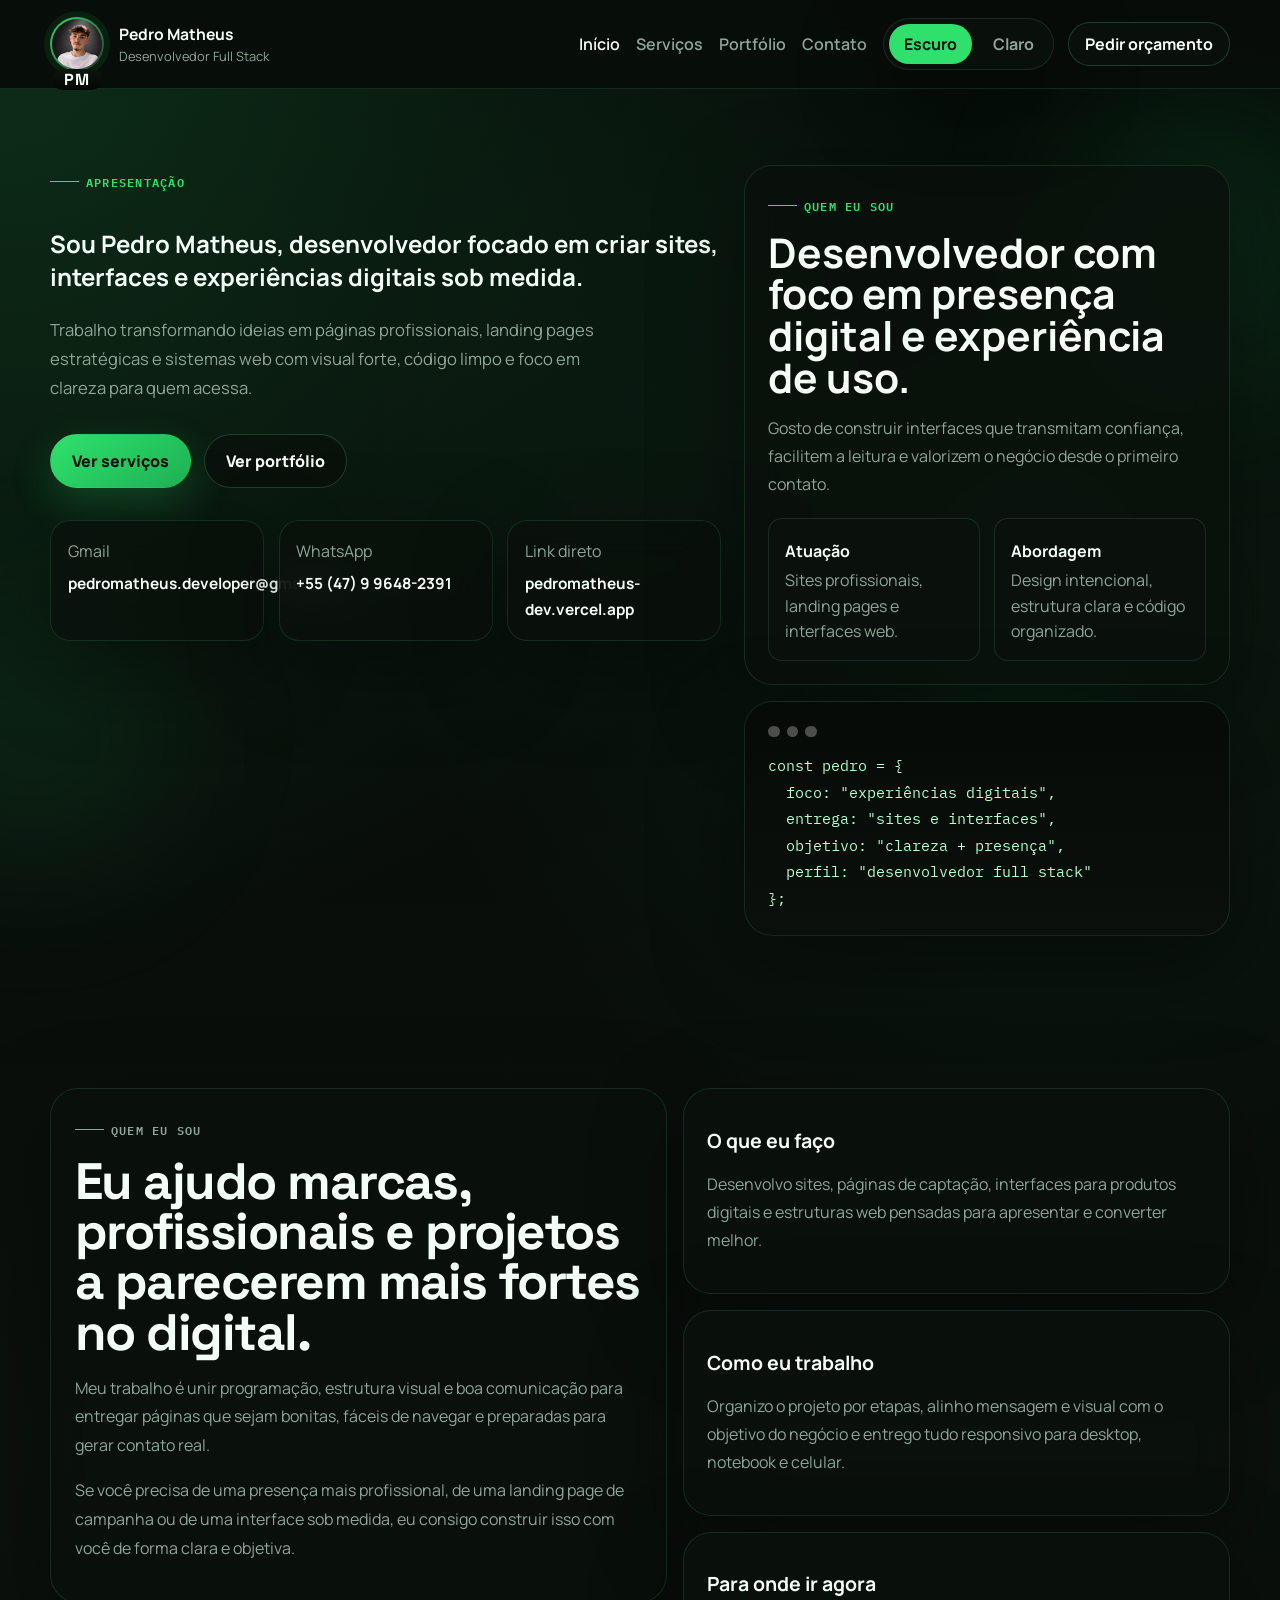
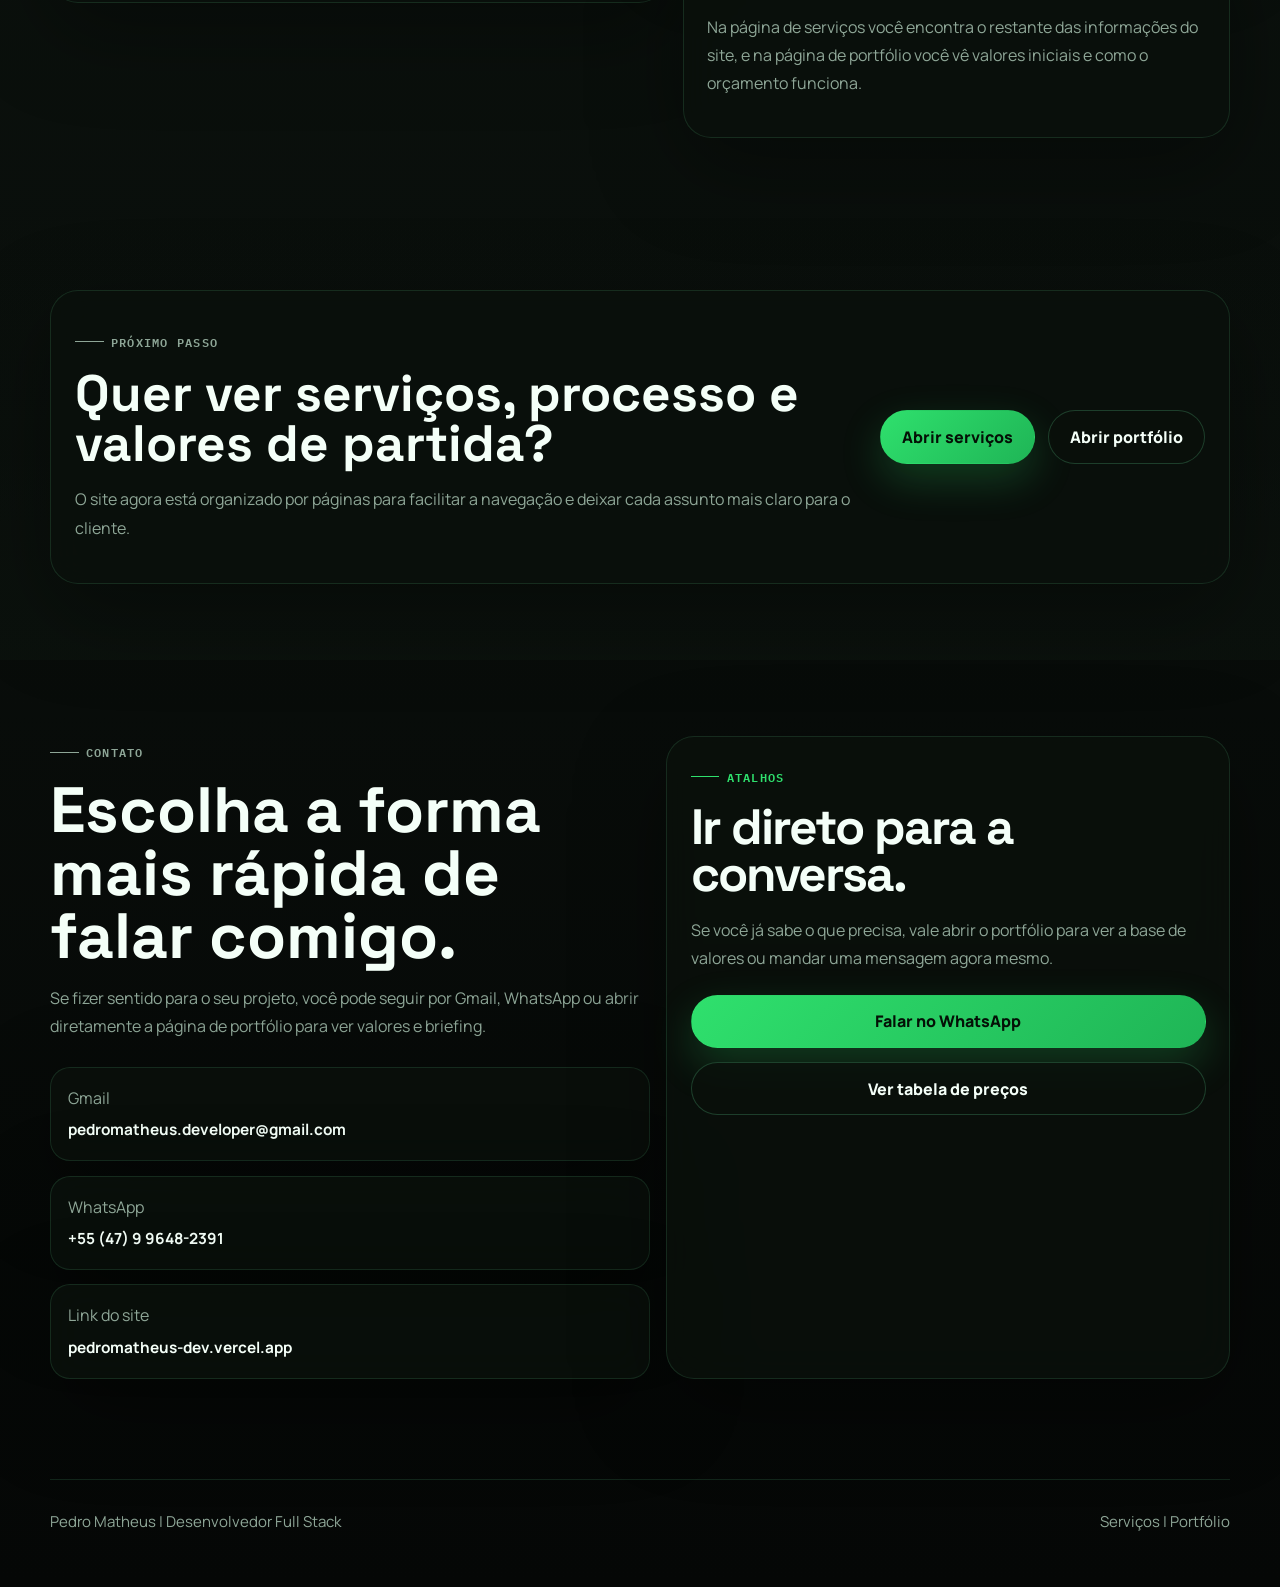
==== commit 6e47846b: "Fix Portuguese accents across pages" ====
--- a/index.html
+++ b/index.html
@@ -5,7 +5,7 @@
     <meta name="viewport" content="width=device-width, initial-scale=1.0" />
     <meta
       name="description"
-      content="Conheca Pedro Matheus, desenvolvedor focado em sites, landing pages e experiencias digitais sob medida."
+      content="Conheça Pedro Matheus, desenvolvedor focado em sites, landing pages e experiências digitais sob medida."
     />
     <meta name="theme-color" content="#050706" />
     <meta
@@ -14,11 +14,11 @@
     />
     <meta
       property="og:description"
-      content="Apresentacao profissional, servicos digitais e contato direto com Pedro Matheus."
+      content="Apresentação profissional, serviços digitais e contato direto com Pedro Matheus."
     />
     <meta property="og:type" content="website" />
     <meta property="og:url" content="https://pedromatheus-dev.vercel.app" />
-    <title>Pedro Matheus | Inicio</title>
+    <title>Pedro Matheus | Início</title>
     <link rel="canonical" href="https://pedromatheus-dev.vercel.app" />
     <link rel="preconnect" href="https://fonts.googleapis.com" />
     <link rel="preconnect" href="https://fonts.gstatic.com" crossorigin />
@@ -37,7 +37,7 @@
 
       <header class="site-header">
         <div class="container header-row">
-          <a class="brand" href="index.html" aria-label="Ir para a pagina inicial">
+          <a class="brand" href="index.html" aria-label="Ir para a página inicial">
             <span class="avatar-shell">
               <img
                 class="brand-avatar"
@@ -67,9 +67,9 @@
 
           <div class="header-panel" id="header-panel">
             <nav class="site-nav" aria-label="Principal">
-              <a href="index.html" data-nav-page="home">Inicio</a>
-              <a href="servicos.html" data-nav-page="servicos">Servicos</a>
-              <a href="portfolio.html" data-nav-page="portfolio">Portfolio</a>
+              <a href="index.html" data-nav-page="home">Início</a>
+              <a href="servicos.html" data-nav-page="servicos">Serviços</a>
+              <a href="portfolio.html" data-nav-page="portfolio">Portfólio</a>
               <a href="#contato">Contato</a>
             </nav>
 
@@ -92,7 +92,7 @@
               </div>
 
               <a class="header-cta" href="portfolio.html#orcamento">
-                Pedir orcamento
+                Pedir orçamento
               </a>
             </div>
           </div>
@@ -103,23 +103,23 @@
         <section class="section page-hero home-hero">
           <div class="container hero-grid">
             <div class="hero-copy reveal">
-              <p class="eyebrow">Apresentacao</p>
+              <p class="eyebrow">Apresentação</p>
               <h1>
                 Sou Pedro Matheus, desenvolvedor focado em criar
-                <span>sites, interfaces e experiencias digitais sob medida.</span>
+                <span>sites, interfaces e experiências digitais sob medida.</span>
               </h1>
               <p class="hero-text">
-                Trabalho transformando ideias em paginas profissionais, landing
-                pages estrategicas e sistemas web com visual forte, codigo limpo
+                Trabalho transformando ideias em páginas profissionais, landing
+                pages estratégicas e sistemas web com visual forte, código limpo
                 e foco em clareza para quem acessa.
               </p>
 
               <div class="hero-actions">
                 <a class="button button-primary" href="servicos.html">
-                  Ver servicos
+                  Ver serviços
                 </a>
                 <a class="button button-secondary" href="portfolio.html">
-                  Ver portfolio
+                  Ver portfólio
                 </a>
               </div>
 
@@ -160,20 +160,20 @@
             <div class="hero-panel reveal">
               <article class="glass-card hero-card">
                 <div class="card-label">Quem eu sou</div>
-                <h2>Desenvolvedor com foco em presenca digital e experiencia de uso.</h2>
+                <h2>Desenvolvedor com foco em presença digital e experiência de uso.</h2>
                 <p>
-                  Gosto de construir interfaces que transmitam confianca, facilitem
-                  a leitura e valorizem o negocio desde o primeiro contato.
+                  Gosto de construir interfaces que transmitam confiança, facilitem
+                  a leitura e valorizem o negócio desde o primeiro contato.
                 </p>
 
                 <div class="hero-metrics">
                   <div>
-                    <strong>Atuacao</strong>
+                    <strong>Atuação</strong>
                     <span>Sites profissionais, landing pages e interfaces web.</span>
                   </div>
                   <div>
                     <strong>Abordagem</strong>
-                    <span>Design intencional, estrutura clara e codigo organizado.</span>
+                    <span>Design intencional, estrutura clara e código organizado.</span>
                   </div>
                 </div>
               </article>
@@ -185,9 +185,9 @@
                   <span></span>
                 </div>
                 <pre><code>const pedro = {
-  foco: "experiencias digitais",
+  foco: "experiências digitais",
   entrega: "sites e interfaces",
-  objetivo: "clareza + presenca",
+  objetivo: "clareza + presença",
   perfil: "desenvolvedor full stack"
 };</code></pre>
               </article>
@@ -201,22 +201,22 @@
               <p class="eyebrow">Quem eu sou</p>
               <h2>Eu ajudo marcas, profissionais e projetos a parecerem mais fortes no digital.</h2>
               <p>
-                Meu trabalho e unir programacao, estrutura visual e boa comunicacao para
-                entregar paginas que sejam bonitas, faceis de navegar e preparadas para gerar
+                Meu trabalho é unir programação, estrutura visual e boa comunicação para
+                entregar páginas que sejam bonitas, fáceis de navegar e preparadas para gerar
                 contato real.
               </p>
               <p>
-                Se voce precisa de uma presenca mais profissional, de uma landing page de campanha
-                ou de uma interface sob medida, eu consigo construir isso com voce de forma clara
+                Se você precisa de uma presença mais profissional, de uma landing page de campanha
+                ou de uma interface sob medida, eu consigo construir isso com você de forma clara
                 e objetiva.
               </p>
             </article>
 
             <div class="capability-grid">
               <article class="info-card reveal">
-                <h3>O que eu faco</h3>
+                <h3>O que eu faço</h3>
                 <p>
-                  Desenvolvo sites, paginas de captacao, interfaces para produtos digitais e
+                  Desenvolvo sites, páginas de captação, interfaces para produtos digitais e
                   estruturas web pensadas para apresentar e converter melhor.
                 </p>
               </article>
@@ -224,16 +224,16 @@
               <article class="info-card reveal">
                 <h3>Como eu trabalho</h3>
                 <p>
-                  Organizo o projeto por etapas, alinhei mensagem e visual com o objetivo do
-                  negocio e entrego tudo responsivo para desktop, notebook e celular.
+                  Organizo o projeto por etapas, alinho mensagem e visual com o objetivo do
+                  negócio e entrego tudo responsivo para desktop, notebook e celular.
                 </p>
               </article>
 
               <article class="info-card reveal">
                 <h3>Para onde ir agora</h3>
                 <p>
-                  Na pagina de servicos voce encontra o restante das informacoes do site, e na
-                  pagina de portfolio voce ve valores iniciais e como o orcamento funciona.
+                  Na página de serviços você encontra o restante das informações do site, e na
+                  página de portfólio você vê valores iniciais e como o orçamento funciona.
                 </p>
               </article>
             </div>
@@ -243,17 +243,17 @@
         <section class="section section-soft">
           <div class="container cta-band reveal">
             <div>
-              <p class="eyebrow">Proximo passo</p>
-              <h2>Quer ver servicos, processo e valores de partida?</h2>
+              <p class="eyebrow">Próximo passo</p>
+              <h2>Quer ver serviços, processo e valores de partida?</h2>
               <p>
-                O site agora esta organizado por paginas para facilitar a navegacao e deixar cada
+                O site agora está organizado por páginas para facilitar a navegação e deixar cada
                 assunto mais claro para o cliente.
               </p>
             </div>
 
             <div class="cta-band__actions">
-              <a class="button button-primary" href="servicos.html">Abrir servicos</a>
-              <a class="button button-secondary" href="portfolio.html">Abrir portfolio</a>
+              <a class="button button-primary" href="servicos.html">Abrir serviços</a>
+              <a class="button button-secondary" href="portfolio.html">Abrir portfólio</a>
             </div>
           </div>
         </section>
@@ -262,10 +262,10 @@
           <div class="container contact-layout contact-layout-compact">
             <div class="contact-copy reveal">
               <p class="eyebrow">Contato</p>
-              <h2>Escolha a forma mais rapida de falar comigo.</h2>
+              <h2>Escolha a forma mais rápida de falar comigo.</h2>
               <p>
-                Se fizer sentido para o seu projeto, voce pode seguir por Gmail, WhatsApp ou abrir
-                diretamente a pagina de portfolio para ver valores e briefing.
+                Se fizer sentido para o seu projeto, você pode seguir por Gmail, WhatsApp ou abrir
+                diretamente a página de portfólio para ver valores e briefing.
               </p>
 
               <div class="contact-links">
@@ -308,7 +308,7 @@
               <div class="card-label">Atalhos</div>
               <h3>Ir direto para a conversa.</h3>
               <p class="form-hint">
-                Se voce ja sabe o que precisa, vale abrir o portfolio para ver a base de valores ou
+                Se você já sabe o que precisa, vale abrir o portfólio para ver a base de valores ou
                 mandar uma mensagem agora mesmo.
               </p>
 
@@ -326,7 +326,7 @@
                   class="button button-secondary button-full"
                   href="portfolio.html#orcamento"
                 >
-                  Ver tabela de precos
+                  Ver tabela de preços
                 </a>
               </div>
             </div>
@@ -341,8 +341,8 @@
             <span data-role>Desenvolvedor Full Stack</span>
           </p>
           <p>
-            <a href="servicos.html">Servicos</a> |
-            <a href="portfolio.html">Portfolio</a>
+            <a href="servicos.html">Serviços</a> |
+            <a href="portfolio.html">Portfólio</a>
           </p>
         </div>
       </footer>
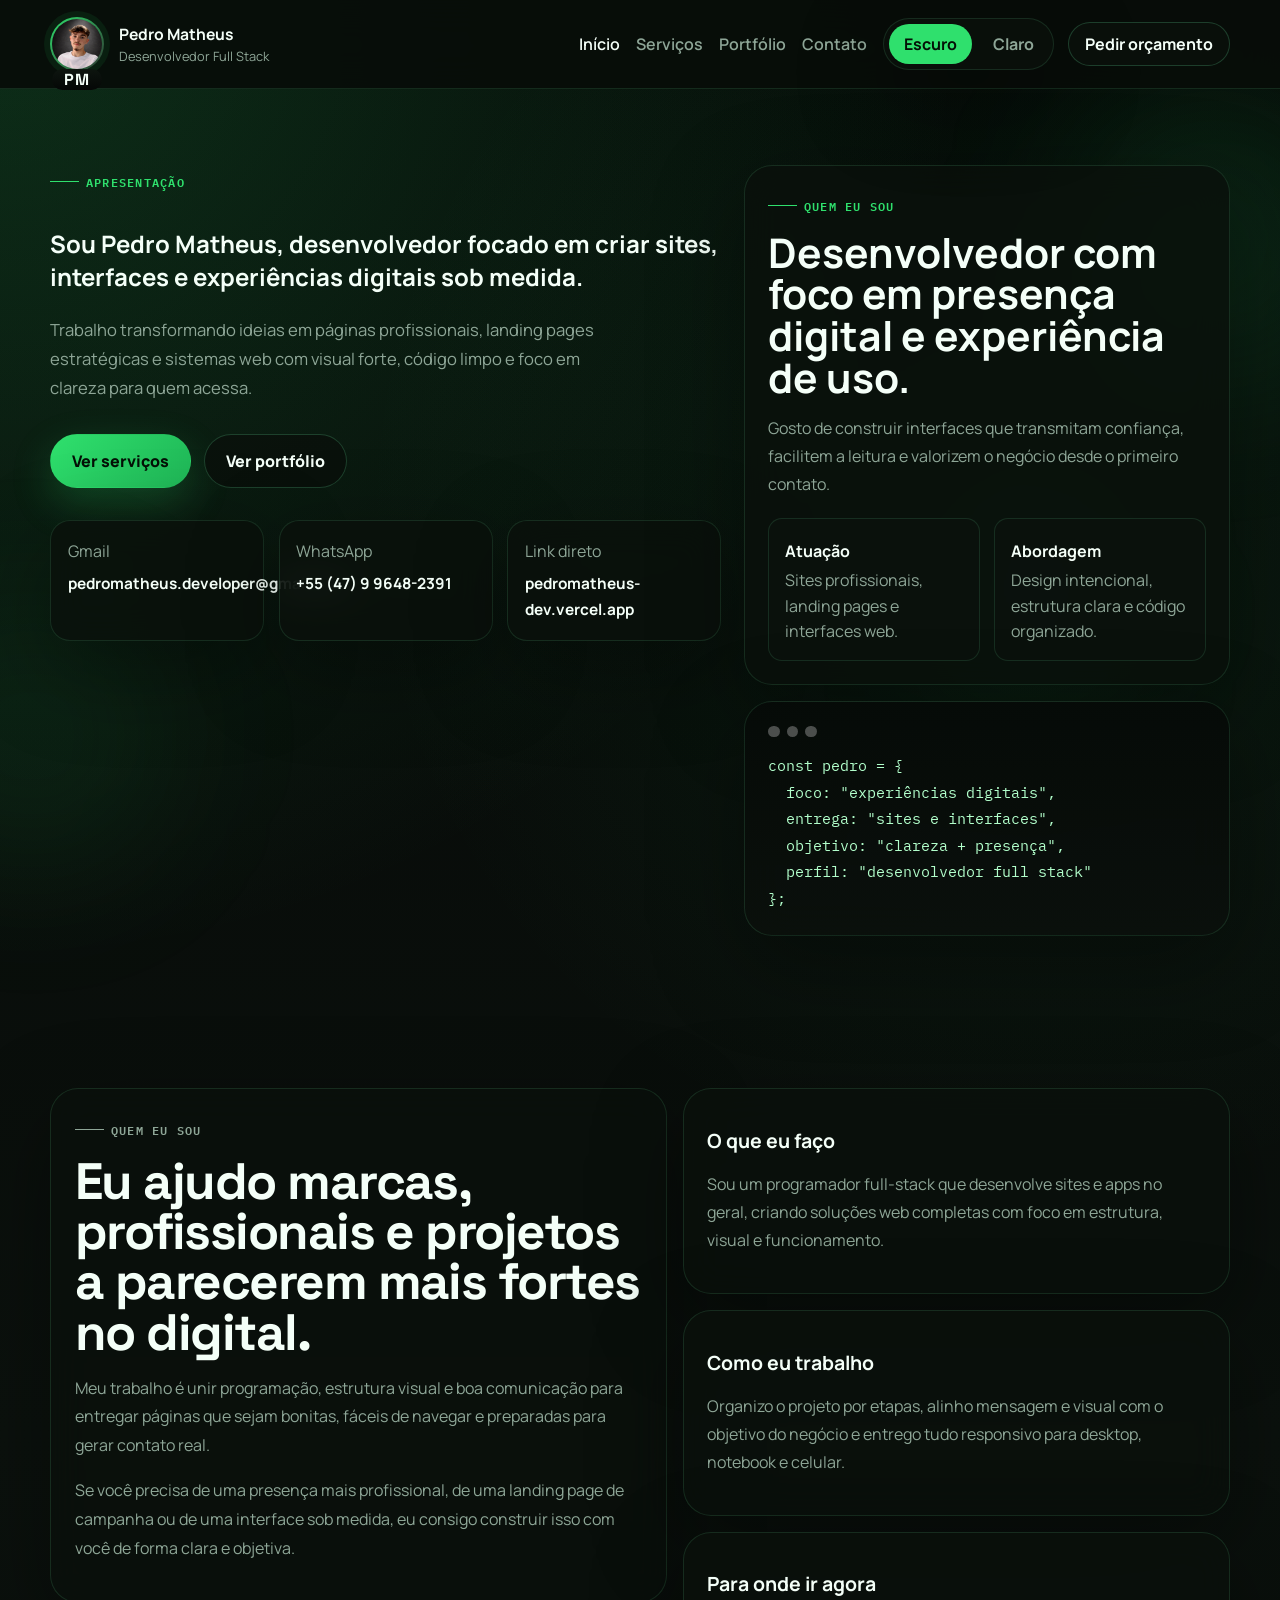
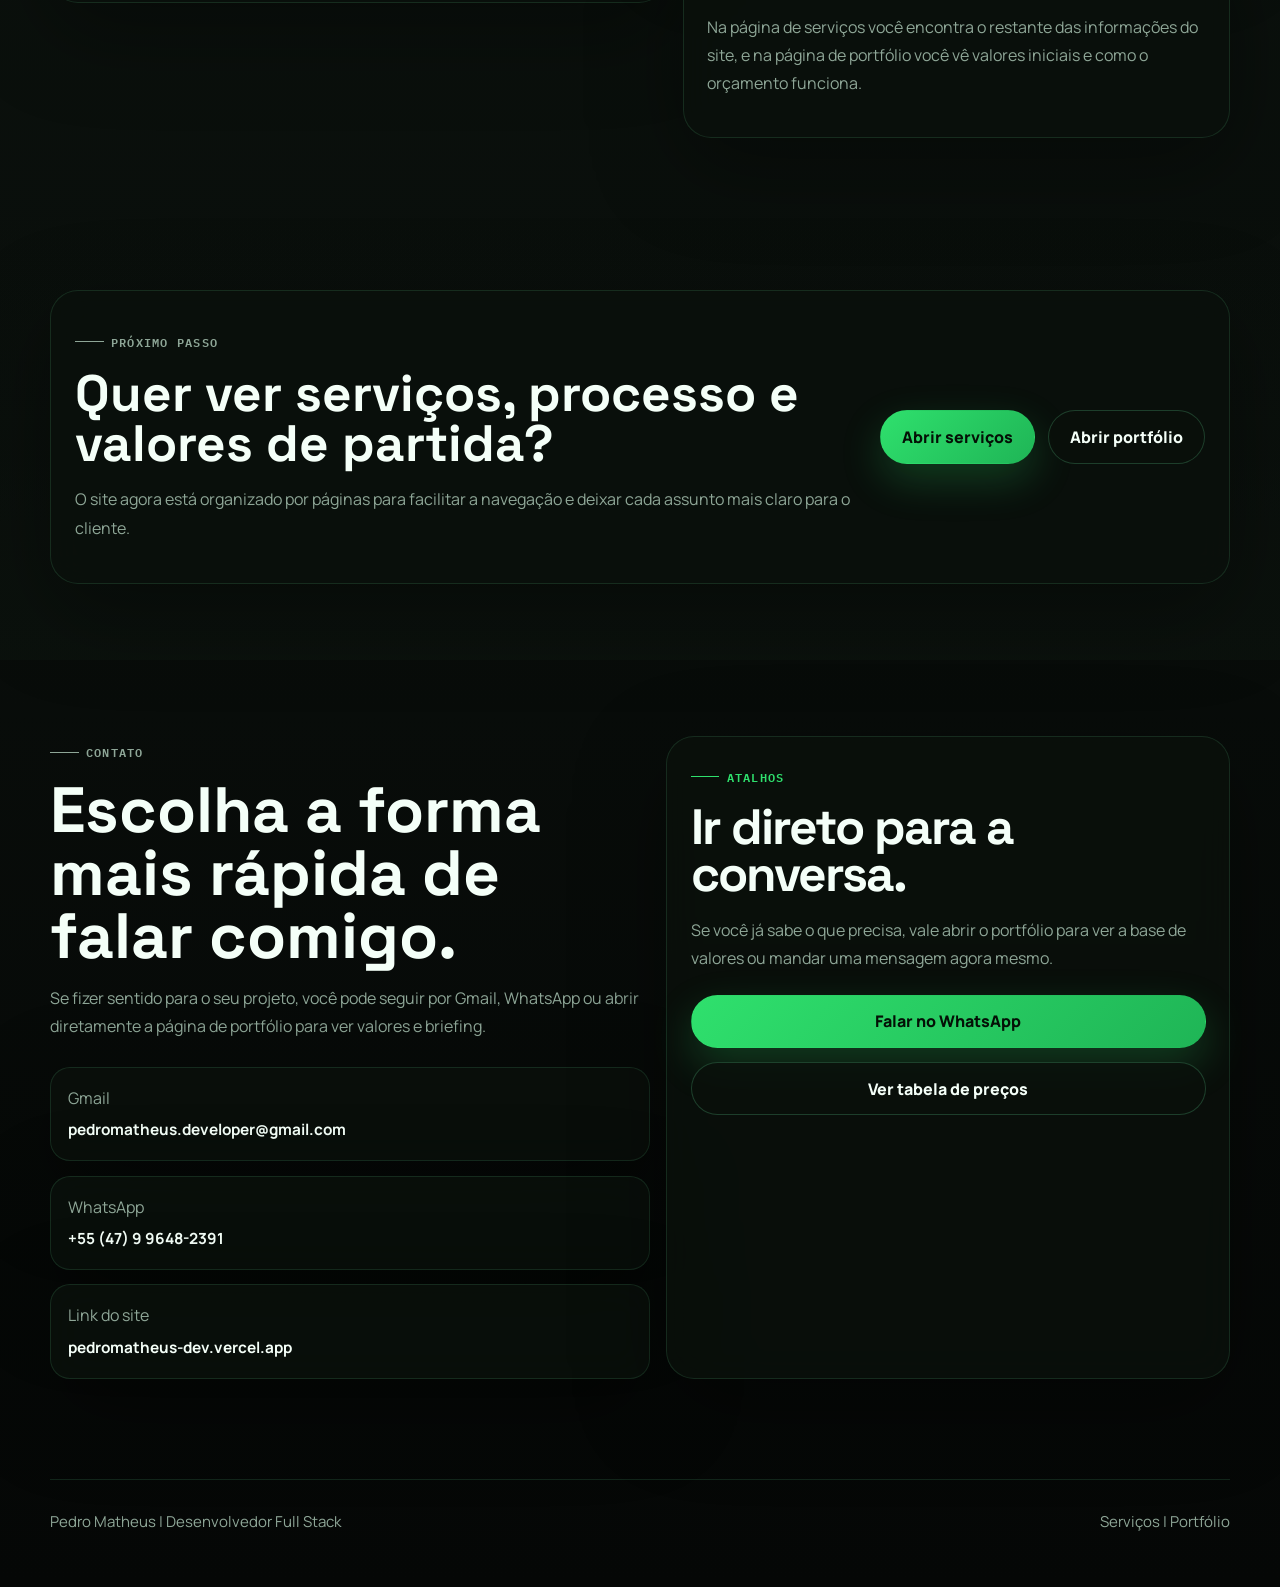
==== commit 1295fde0: "Update full-stack introduction" ====
--- a/index.html
+++ b/index.html
@@ -216,8 +216,8 @@
               <article class="info-card reveal">
                 <h3>O que eu faço</h3>
                 <p>
-                  Desenvolvo sites, páginas de captação, interfaces para produtos digitais e
-                  estruturas web pensadas para apresentar e converter melhor.
+                  Sou um programador full-stack que desenvolve sites e apps no geral, criando
+                  soluções web completas com foco em estrutura, visual e funcionamento.
                 </p>
               </article>
 
